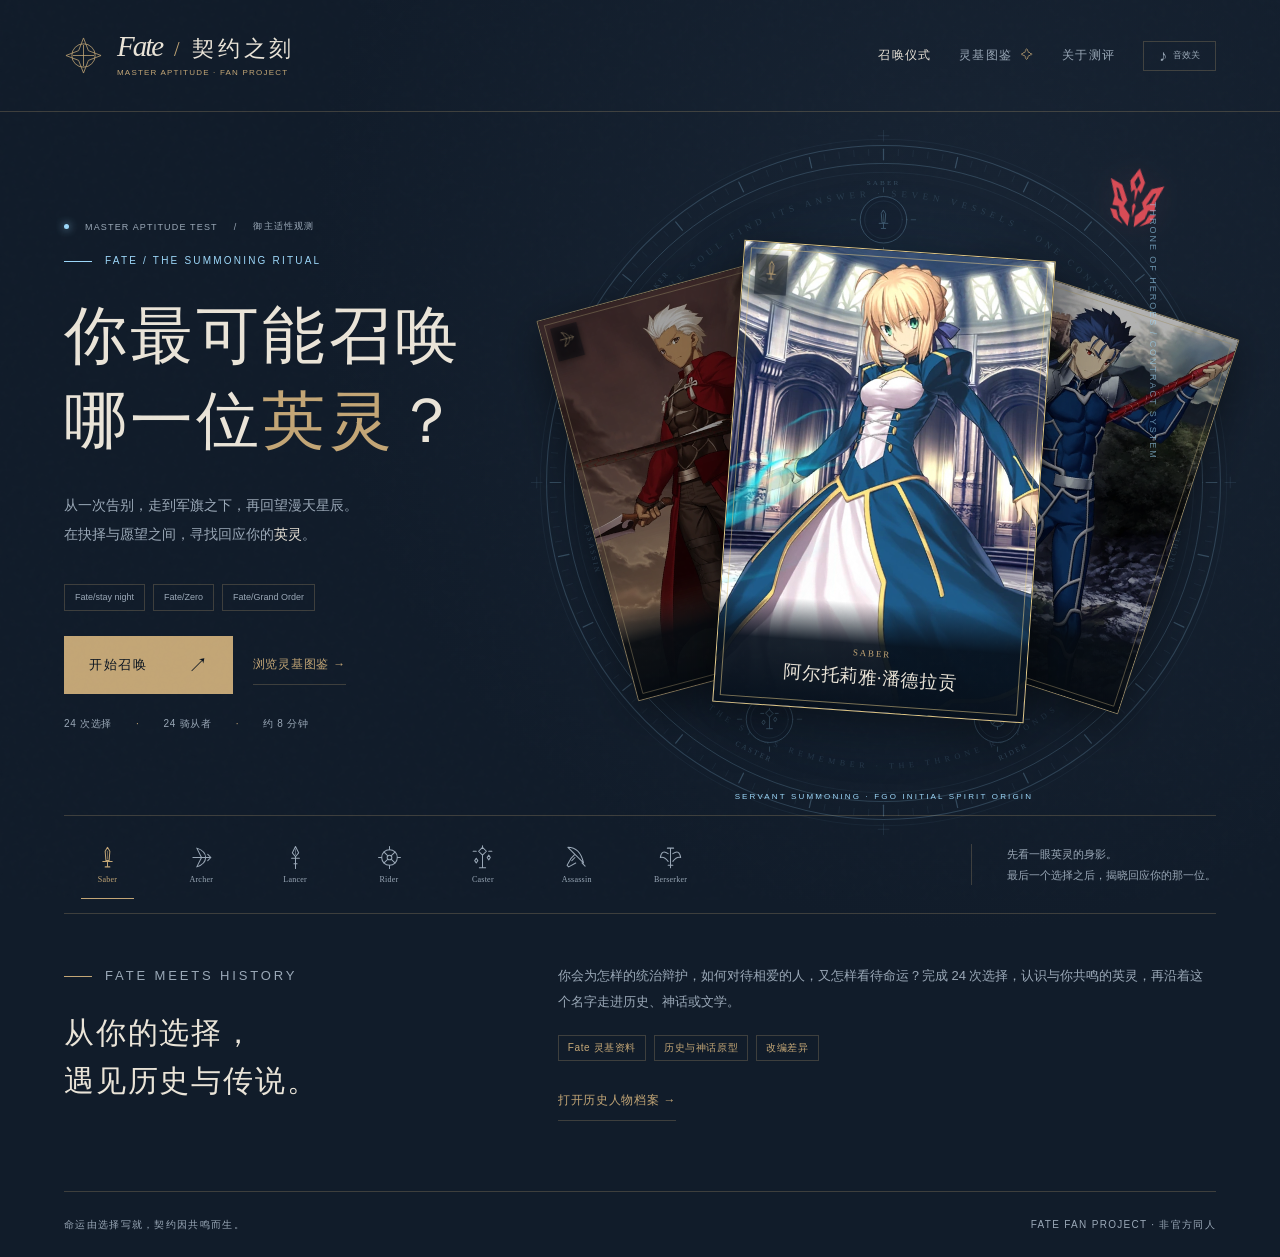
==== index.html @ 7d4e3962 "Publish Fate summoning affinity website" ====
<!doctype html>
<html lang="zh-CN">
<head>
  <meta charset="utf-8">
  <meta name="viewport" content="width=device-width, initial-scale=1, viewport-fit=cover">
  <meta name="theme-color" content="#111c2a">
  <meta name="description" content="从战争与誓约，到爱情与命运。登记你的御主代号，寻找会回应你召唤的英灵，保存自己的召唤档案。">
  <title>契约之刻 · 你最可能召唤哪位英灵</title>
  <style>:root{color-scheme:dark;--night:#111c2a;--deep:#0a1420;--panel:#172434;--paper:#eae4d8;--gold:#c3a676;--muted:#9aa8b7;--line:rgba(195,166,118,.25);--soft:rgba(234,228,216,.07);--red:#ad5046;--blue:#8eaac4;--serif:"Palatino Linotype","Book Antiqua",Georgia,"Noto Serif SC","Songti SC","SimSun",serif;--sans:"Segoe UI","PingFang SC","Microsoft YaHei",sans-serif;--ease:cubic-bezier(.2,.65,.25,1)}
*{box-sizing:border-box}html{scroll-behavior:smooth;min-width:320px}body{margin:0;background:var(--night);color:var(--paper);font:15px/1.75 var(--sans);-webkit-font-smoothing:antialiased;background-image:radial-gradient(ellipse at 75% 20%,#25334555,transparent 48%)}button,input,select{font:inherit}button,a,input,select{-webkit-tap-highlight-color:transparent}button{cursor:pointer}a{color:inherit}button{color:inherit}button:disabled{cursor:not-allowed;opacity:.45}button:focus-visible,a:focus-visible,input:focus-visible,select:focus-visible{outline:2px solid var(--gold);outline-offset:5px}::selection{background:#c3a67655;color:#fff}button svg{vertical-align:middle}button{touch-action:manipulation}[hidden]{display:none!important}.skip-link{position:fixed;top:-100px;left:20px;z-index:100;background:var(--paper);color:var(--deep);padding:10px}.skip-link:focus{top:10px}.page-grain{pointer-events:none;position:fixed;inset:0;z-index:20;opacity:.025;background-image:url("data:image/svg+xml,%3Csvg viewBox='0 0 180 180' xmlns='http://www.w3.org/2000/svg'%3E%3Cfilter id='n'%3E%3CfeTurbulence type='fractalNoise' baseFrequency='.8' numOctaves='3' stitchTiles='stitch'/%3E%3C/filter%3E%3Cpath fill='%23fff' filter='url(%23n)' opacity='.5' d='M0 0h180v180H0z'/%3E%3C/svg%3E")}.site-header{height:112px;max-width:1440px;margin:auto;padding:0 5%;display:flex;justify-content:space-between;align-items:center;border-bottom:1px solid var(--line);position:relative;z-index:5}.brand{display:flex;align-items:center;gap:14px;text-decoration:none;font:22px/1.4 var(--serif);letter-spacing:.18em}.brand svg{width:39px;height:39px;fill:none;stroke:var(--gold);stroke-width:.8}.brand small{display:block;font:8px/2 var(--sans);letter-spacing:.24em;color:var(--gold)}nav{display:flex;align-items:center;gap:34px}.nav-link{border:0;background:none;padding:10px 0;font-size:12px;letter-spacing:.1em;color:var(--muted)}.nav-link:hover,.nav-link.active{color:var(--paper)}.nav-star{color:var(--gold);margin-left:9px}.site-footer{max-width:1296px;margin:0 auto;padding:24px 0;display:flex;justify-content:space-between;gap:12px;border-top:1px solid var(--line);font-size:10px;letter-spacing:.13em;color:var(--muted)}main{min-height:calc(100svh - 195px)}.eyebrow{color:var(--gold);font:10px/1.7 var(--sans);letter-spacing:.22em;text-transform:uppercase;margin:0 0 25px}.eyebrow:before{content:"";display:inline-block;width:28px;height:1px;background:var(--gold);vertical-align:middle;margin-right:13px}.hero{max-width:1440px;padding:65px 5% 0;margin:0 auto;position:relative;overflow:hidden}.hero-body{display:grid;grid-template-columns:.92fr 1.08fr;align-items:center;min-height:575px;position:relative}.hero-copy{position:relative;z-index:2;padding-bottom:40px}.hero h1{font:normal clamp(48px,5.2vw,76px)/1.35 var(--serif);letter-spacing:.05em;margin:0 0 27px}.hero h1 em{color:var(--gold);font-style:normal}.hero-description{font-size:14px;line-height:2.1;color:var(--muted);max-width:380px;margin:0 0 34px}.primary{display:inline-flex;align-items:center;justify-content:space-between;gap:40px;padding:16px 24px;min-height:58px;background:var(--gold);border:1px solid var(--gold);color:var(--deep);font-size:13px;letter-spacing:.13em;transition:background .2s,transform .2s;text-decoration:none}.primary:hover{background:#dbc297;transform:translateY(-2px)}.primary .arrow,.text-button .arrow{font-size:20px;line-height:1;letter-spacing:0}.primary svg{width:20px;height:20px}.hero-actions{display:flex;align-items:center;gap:20px;flex-wrap:wrap}.text-button{padding:9px 0;background:none;border:0;border-bottom:1px solid var(--line);color:var(--gold);font-size:12px;letter-spacing:.06em;display:inline-flex;gap:15px;align-items:center}.text-button:hover{color:#e4cda4}.hero-meta{display:flex;gap:24px;color:var(--muted);font-size:10px;letter-spacing:.07em;margin-top:21px}.hero-meta span+span:before{content:"·";margin-right:24px;color:var(--gold)}.hero-visual{position:relative;min-width:0;aspect-ratio:1;max-height:650px;display:grid;place-items:center;isolation:isolate;margin:-35px -60px 0 -35px;pointer-events:none}.hero-visual:before{content:"";width:65%;height:65%;position:absolute;border-radius:50%;background:radial-gradient(ellipse,rgba(173,194,213,.11),transparent 64%);filter:blur(20px)}.hero-visual .ritual-art{width:100%;height:100%;position:absolute;inset:0;color:var(--gold);opacity:.72}.hero-visual .relic{width:24%;height:49%;color:var(--paper);filter:drop-shadow(0 0 16px #c3a67655);opacity:.85;transform:rotate(12deg);animation:relic-float 7s ease-in-out infinite}.hero-axis{position:absolute;bottom:12%;left:50%;transform:translateX(-50%);font:9px var(--sans);letter-spacing:.27em;color:var(--gold);white-space:nowrap}.ritual-orbit{transform-origin:400px 400px;animation:orbit 100s linear infinite}.ritual-orbit-inner{transform-origin:400px 400px;animation:orbit 90s linear infinite reverse}.hero-folio{position:absolute;right:7%;top:12%;writing-mode:vertical-rl;font:9px var(--sans);letter-spacing:.22em;color:var(--muted)}.hero-foot{border-top:1px solid var(--line);display:flex;justify-content:space-between;gap:20px;padding:22px 0;margin-top:8px}.hero-foot p{margin:0;color:var(--muted);font-size:11px;max-width:490px;line-height:1.9}.class-line{display:flex;align-items:center;gap:14px;color:var(--gold)}.class-line svg{width:22px;height:22px}.history-intro{max-width:1296px;margin:0 auto;padding:65px 0 70px;display:grid;grid-template-columns:.8fr 1.2fr;gap:80px;border-top:1px solid var(--line)}.history-intro h2{font:normal 30px/1.6 var(--serif);letter-spacing:.06em;margin:0}.history-intro p{font-size:13px;color:var(--muted);margin:0 0 20px;line-height:2}.history-pills{display:flex;gap:8px;flex-wrap:wrap}.pill{display:inline-block;border:1px solid var(--line);color:var(--gold);font-size:10px;padding:3px 9px;letter-spacing:.06em}.view-enter{animation:view-enter .5s var(--ease) both}.shell{max-width:1100px;margin:0 auto;padding:58px 30px 80px}.quiz-shell{max-width:990px;padding-top:40px}.quiz-top{display:flex;justify-content:space-between;gap:20px;align-items:center;margin-bottom:22px;font-size:11px;color:var(--muted);letter-spacing:.08em}.quiet-button{border:0;background:none;padding:7px 0;color:var(--muted);font-size:12px;letter-spacing:.04em}.quiet-button:hover{color:var(--gold)}.stage-track{display:flex;gap:5px;margin:0 0 55px}.stage-progress{height:2px;flex:1;background:var(--soft)}.stage-progress.done{background:var(--gold)}.stage-progress.current{background:linear-gradient(90deg,var(--gold) 50%,var(--soft) 50%)}.stage-label{font-size:10px;letter-spacing:.16em;color:var(--gold);margin:0 0 12px}.question-grid{display:grid;grid-template-columns:180px 1fr;gap:50px}.question-aside{border-right:1px solid var(--line);padding-right:30px}.stage-number{font:italic 86px/1 var(--serif);color:var(--gold);opacity:.5;margin:10px 0 22px}.question-aside h2{font:normal 18px var(--serif);margin:0 0 14px}.question-aside p{font-size:11px;color:var(--muted);line-height:1.95}.aside-emblem{color:var(--gold);opacity:.45;width:70px;height:85px;margin-top:25px}.question-context{font:13px/1.9 var(--serif);color:var(--muted);margin:0 0 15px}.question-title{font:normal 28px/1.65 var(--serif);margin:0 0 28px;letter-spacing:.02em}.options{display:grid;gap:11px}.option{display:flex;align-items:flex-start;text-align:left;gap:18px;padding:17px 20px;border:1px solid var(--line);background:rgba(17,28,42,.4);transition:background .2s,border-color .2s;width:100%}.option:hover{background:var(--soft);border-color:var(--gold)}.option.selected{background:#c3a67615;border-color:var(--gold)}.option-letter{color:var(--gold);font:italic 18px/1.5 var(--serif);min-width:17px}.option strong{display:block;font-size:13px;font-weight:500;line-height:1.9}.option small{display:block;color:var(--muted);font-size:11px;line-height:1.8;margin-top:2px}.option-check{margin-left:auto;align-self:center;width:16px;height:16px;flex:0 0 16px;border:1px solid var(--line);border-radius:50%}.option.selected .option-check{border:4px solid var(--gold);background:var(--deep)}.quiz-bottom{margin-top:25px;display:flex;justify-content:space-between;align-items:center;gap:20px}.quiz-bottom .primary{padding:12px 23px;min-height:48px}.question-help{font-size:10px;color:var(--muted);margin-top:25px;text-align:center}.modal{padding:0;background:var(--night);color:var(--paper);border:1px solid var(--line);max-width:min(680px,calc(100vw - 30px));width:100%;max-height:90svh;box-shadow:0 35px 100px #0008}.modal::backdrop{background:#050d17c9;backdrop-filter:blur(8px)}.modal-inner{padding:38px;position:relative}.modal-close{position:absolute;right:19px;top:14px;background:none;border:0;color:var(--muted);font-size:26px;width:35px;height:35px;line-height:1}.modal h2{font:normal 32px/1.5 var(--serif);margin:12px 0 16px}.modal p{color:var(--muted);font-size:13px;line-height:2}.form-label{display:block;font-size:11px;color:var(--gold);letter-spacing:.1em;margin:25px 0 8px}.name-input,.search-input,.filter-select{width:100%;border:1px solid var(--line);background:var(--deep);color:var(--paper);padding:13px 15px;min-height:49px;border-radius:0}.name-input::placeholder,.search-input::placeholder{color:#758392}.setup-form .primary{width:100%;margin-top:22px}.setup-tags{display:flex;gap:9px;margin-top:20px;flex-wrap:wrap}.small-note{font-size:10px!important;color:var(--muted)}.modal-divider{border:0;border-top:1px solid var(--line);margin:26px 0}.ritual-view{position:relative;min-height:calc(100svh - 195px);display:flex;flex-direction:column;justify-content:center;align-items:center;text-align:center;overflow:hidden;padding:55px 20px 75px}.ritual-stage{position:relative;width:min(520px,90vw);aspect-ratio:1;display:grid;place-items:center;margin:-35px 0 -10px}.ritual-stage .ritual-art{position:absolute;width:100%;height:100%;color:var(--gold);animation:ritual-appear 2s ease both}.ritual-stage .ritual-orbit{animation-duration:24s}.ritual-stage .ritual-orbit-inner{animation-duration:20s}.ritual-stage .relic{width:100px;height:140px;color:var(--paper);filter:drop-shadow(0 0 18px #c3a676aa);animation:ritual-core 2s ease both}.ritual-view h1{font:normal 34px/1.5 var(--serif);margin:0 0 15px}.ritual-view .eyebrow{margin-bottom:12px}.ritual-view p{color:var(--muted);font-size:12px;margin:0 0 28px}.ritual-controls{min-height:65px}.ritual-fineprint{font-size:10px!important;max-width:480px}.result-shell{max-width:1160px}.result-topline{display:flex;justify-content:space-between;align-items:center;gap:15px;margin:0 0 38px}.result-topline .eyebrow{margin:0}.result-layout{display:grid;grid-template-columns:350px 1fr;gap:75px;align-items:start}.summon-card{position:relative;aspect-ratio:350/560;display:flex;flex-direction:column;align-items:center;justify-content:space-between;padding:26px 24px 30px;border:1px solid var(--gold);background:radial-gradient(ellipse at 50% 38%,#3e4d5d88,transparent 60%),var(--deep);isolation:isolate;overflow:hidden;box-shadow:0 20px 65px #0003}.summon-card:before{content:"";position:absolute;inset:8px;border:1px solid var(--line);pointer-events:none}.summon-card:after{content:"";position:absolute;inset:15px;border:1px solid #c3a67622;pointer-events:none}.card-halo{position:absolute;top:10%;left:-12%;width:124%;color:var(--gold);opacity:.18;z-index:-1}.card-head{display:flex;justify-content:space-between;width:100%;align-items:center;color:var(--gold);font:11px var(--sans);letter-spacing:.18em}.card-head svg{width:25px;height:25px}.card-crest{width:68%;height:62%;color:var(--gold);filter:drop-shadow(0 0 20px #c3a67633);margin-top:-5px}.card-name{text-align:center}.card-name small{display:block;color:var(--gold);font:9px var(--sans);letter-spacing:.2em;margin-bottom:10px}.card-name strong{font:normal 29px var(--serif);letter-spacing:.08em}.card-stars{font-size:12px;letter-spacing:.5em;color:var(--gold);margin-top:14px}.result-copy .stage-label{margin-top:0}.result-copy h1{font:normal 46px/1.3 var(--serif);margin:14px 0 8px;letter-spacing:.04em}.english-name{font:italic 18px/1.5 var(--serif);color:var(--gold);margin:0 0 23px}.result-lede{font:15px/2 var(--serif);color:var(--paper);margin:0 0 23px}.contract-line{padding:16px 20px;border-left:1px solid var(--gold);background:var(--soft);font:italic 14px/1.9 var(--serif);margin:0 0 23px;color:var(--gold)}.contract-line small{display:block;font:9px var(--sans);color:var(--muted);margin-top:8px;letter-spacing:.05em}.resonance{display:flex;gap:20px;align-items:center;border-top:1px solid var(--line);border-bottom:1px solid var(--line);padding:16px 0;margin:24px 0}.resonance-number{font:44px/1.1 var(--serif);color:var(--gold)}.resonance-number small{font:12px var(--sans);color:var(--muted);margin-left:6px}.resonance-copy strong{display:block;font-size:12px;font-weight:400}.resonance-copy span{display:block;font-size:10px;color:var(--muted);margin-top:4px}.result-actions{display:flex;gap:20px;align-items:center;flex-wrap:wrap}.result-actions .primary{padding:13px 20px;min-height:50px;font-size:12px}.history-panel{background:var(--paper);color:var(--deep);margin-top:65px;display:grid;grid-template-columns:210px 1fr;min-height:255px}.history-panel-nav{padding:27px;border-right:1px solid #28334222;display:flex;flex-direction:column;gap:10px}.history-panel-nav .eyebrow{color:#7d6036;font-size:9px;margin-bottom:10px}.tab{background:none;border:0;border-bottom:1px solid #28334222;text-align:left;color:#6d716e;padding:12px 0;font-size:12px;letter-spacing:.08em}.tab[aria-selected=true]{color:var(--deep);border-color:#947440}.tab[aria-selected=true]:after{content:"↗";float:right;color:#947440}.history-panel-content{padding:31px 38px}.history-panel-content h2{font:normal 26px/1.6 var(--serif);margin:8px 0 15px;letter-spacing:.04em}.history-panel-content p{font-size:13px;line-height:2;color:#4a4c4b;margin:0 0 12px}.origin-meta{display:flex;gap:14px;align-items:center;flex-wrap:wrap;font-size:10px;color:#6d6558}.origin-meta .pill{border-color:#9c805744;color:#765c33}.source-link{color:#806237;font-size:11px;text-underline-offset:4px}.difference{font-size:11px!important;padding-top:12px;border-top:1px solid #28334222}.insights{display:grid;grid-template-columns:1fr 1fr;gap:70px;margin-top:65px}.section-heading{font:normal 24px/1.4 var(--serif);margin:0 0 22px;letter-spacing:.04em}.section-heading small{display:block;font:9px/1.5 var(--sans);color:var(--gold);letter-spacing:.18em;margin-bottom:9px}.reason-list{list-style:none;padding:0;margin:0}.reason-list li{padding:14px 0 14px 24px;border-top:1px solid var(--line);position:relative;font-size:12px;line-height:1.9;color:var(--muted)}.reason-list li:before{content:"◇";position:absolute;left:0;color:var(--gold)}.radar{width:100%;max-width:400px;display:block;margin:-15px auto -10px}.radar-label{font:11px var(--sans);fill:var(--paper)}.radar-value{font:10px var(--sans);fill:var(--gold)}.radar-legend{color:var(--muted);font-size:10px;text-align:center;margin-top:0}.runner-heading{display:flex;justify-content:space-between;align-items:end;gap:15px;margin:45px 0 20px;border-top:1px solid var(--line);padding-top:35px}.runner-heading .section-heading{margin:0}.runner-list{display:grid;grid-template-columns:1fr 1fr;gap:16px}.runner-card{display:flex;gap:20px;align-items:center;background:none;text-align:left;border:1px solid var(--line);padding:20px}.runner-card:hover{background:var(--soft);border-color:var(--gold)}.runner-card .relic{width:48px;height:70px;color:var(--gold)}.runner-card strong{font:normal 19px var(--serif);display:block}.runner-card small{display:block;color:var(--muted);font-size:10px;margin-top:4px}.runner-card .runner-arrow{margin-left:auto;color:var(--gold)}.result-bottom{display:flex;justify-content:space-between;margin-top:30px;gap:20px}.archive-head{display:flex;align-items:end;justify-content:space-between;gap:30px;margin-bottom:35px}.archive-head h1{font:normal 42px var(--serif);margin:0 0 15px;letter-spacing:.08em}.archive-head p{font-size:12px;color:var(--muted);max-width:520px;margin:0}.archive-count{font:italic 54px/1 var(--serif);color:var(--gold);opacity:.7}.archive-tools{display:flex;gap:14px;margin-bottom:22px}.search-input{flex:1;font-size:12px;background:var(--deep)}.filter-select{width:165px;font-size:12px}.class-filters{display:flex;gap:7px;flex-wrap:wrap;margin-bottom:32px}.filter-chip{background:none;border:1px solid var(--line);color:var(--muted);padding:6px 13px;font-size:10px;letter-spacing:.06em;display:flex;align-items:center;gap:5px}.filter-chip[aria-pressed=true],.filter-chip:hover{background:var(--gold);color:var(--deep);border-color:var(--gold)}.filter-chip svg{width:14px;height:14px}.archive-grid{display:grid;grid-template-columns:repeat(4,1fr);gap:16px}.archive-card{padding:23px 16px 19px;border:1px solid var(--line);background:var(--deep);display:flex;flex-direction:column;align-items:center;position:relative;overflow:hidden;min-height:285px;transition:transform .25s,border-color .25s}.archive-card:hover{border-color:var(--gold);transform:translateY(-4px)}.archive-card:before{content:"";position:absolute;width:125px;height:125px;border-radius:50%;border:1px solid #c3a67617;top:35px;left:50%;transform:translateX(-50%)}.archive-class{font:9px var(--sans);letter-spacing:.15em;color:var(--gold)}.archive-card .relic{width:83px;height:125px;color:var(--gold);margin:12px 0 10px;position:relative}.archive-card strong{font:normal 18px/1.4 var(--serif);text-align:center;margin-bottom:7px}.archive-card small{font-size:10px;color:var(--muted)}.archive-card .archive-origin{font-size:9px;color:var(--gold);margin-top:auto;padding-top:15px}.empty-state{grid-column:1/-1;padding:70px 20px;text-align:center;color:var(--muted);border:1px solid var(--line);font-size:13px}.archive-counter{font-size:10px;color:var(--muted);margin-top:22px}.detail-header{display:flex;align-items:center;gap:25px;margin-bottom:20px}.detail-header .relic{width:80px;height:110px;flex:0 0 80px;color:var(--gold)}.detail-header h2{font-size:28px;margin:7px 0}.detail-header .english-name{font-size:14px;margin:0}.detail-tabs{display:flex;gap:25px;border-bottom:1px solid var(--line);margin:25px 0 20px}.detail-tabs .tab{color:var(--muted);border-color:transparent}.detail-tabs .tab[aria-selected=true]{color:var(--gold);border-color:var(--gold)}.detail-tabs .tab:after{content:none}.detail-panel h3{font:normal 22px var(--serif);margin:20px 0 10px}.detail-panel .origin-meta{color:var(--muted)}.detail-panel .origin-meta .pill{color:var(--gold);border-color:var(--line)}.detail-panel .source-link{color:var(--gold)}.detail-panel .difference{border-color:var(--line)}.share-preview{display:block;width:100%;max-width:300px;margin:20px auto;border:1px solid var(--line)}.share-actions{display:flex;gap:15px;justify-content:center;flex-wrap:wrap}.share-actions .primary{padding:10px 20px;min-height:46px}.about-list{padding-left:20px;color:var(--muted);font-size:12px;line-height:2.1}.about-list li{padding-bottom:10px}.about-list a{color:var(--gold)}.toast{position:fixed;bottom:max(25px,env(safe-area-inset-bottom));left:50%;transform:translate(-50%,20px);z-index:100;background:var(--paper);color:var(--deep);padding:12px 22px;font-size:12px;box-shadow:0 7px 35px #0004;opacity:0;pointer-events:none;transition:opacity .2s,transform .2s;max-width:calc(100vw - 30px);text-align:center}.toast.show{opacity:1;transform:translate(-50%,0)}.noscript{padding:40px;text-align:center}.reduced-note{font-size:10px;color:var(--muted)}
@keyframes orbit{to{transform:rotate(360deg)}}@keyframes relic-float{50%{transform:translateY(-12px) rotate(9deg)}}@keyframes view-enter{from{opacity:0;transform:translateY(10px)}to{opacity:1;transform:translateY(0)}}@keyframes ritual-appear{from{opacity:0;transform:scale(.85) rotate(-20deg)}to{opacity:1;transform:scale(1) rotate(0)}}@keyframes ritual-core{0%{opacity:0;transform:translateY(30px);filter:blur(20px)}100%{opacity:1;transform:translateY(0);filter:drop-shadow(0 0 18px #c3a676aa)}}
.visually-hidden{position:absolute;width:1px;height:1px;padding:0;margin:-1px;overflow:hidden;clip:rect(0,0,0,0);white-space:nowrap;border:0}
.quiz-top>span{min-width:0;overflow-wrap:anywhere;text-align:right}.quiz-top>.quiet-button{flex-shrink:0}
.share-preview{height:auto}
@media(min-width:1600px){.hero{padding-top:85px}.hero-body{min-height:650px}}
@media(max-width:1390px){.site-footer,.history-intro{margin-left:5%;margin-right:5%}.history-intro{gap:55px}.hero-visual{margin-right:-30px}}
@media(max-width:1050px){.hero{padding-top:40px}.hero h1{font-size:53px}.hero-body{min-height:510px}.hero-visual{margin-left:-55px;margin-right:-40px}.hero-description{max-width:320px}.result-layout{grid-template-columns:290px 1fr;gap:45px}.result-copy h1{font-size:36px}.summon-card{padding:23px 22px}.card-name strong{font-size:25px}.archive-grid{grid-template-columns:repeat(3,1fr)}}
@media(max-width:760px){.site-header{height:85px;padding:0 6%;}.brand{font-size:18px;gap:10px}.brand svg{width:32px;height:32px}.brand small{font-size:6px;letter-spacing:.17em}nav{gap:20px}.nav-link{font-size:11px}.nav-about{display:none}.hero{padding:37px 6% 0}.hero-body{display:flex;flex-direction:column;align-items:stretch;min-height:0}.hero-copy{padding-bottom:0}.hero h1{font-size:48px;line-height:1.35;margin-bottom:20px}.hero .eyebrow{font-size:9px;margin-bottom:20px}.hero-description{font-size:12px;max-width:330px;margin-bottom:26px}.hero-visual{position:absolute;right:-170px;top:10px;width:430px;height:430px;max-height:none;opacity:.45;z-index:0;margin:0;mask-image:linear-gradient(90deg,transparent,black 70%)}.hero-axis,.hero-folio{display:none}.hero-copy{z-index:1}.hero-copy:before{content:"";position:absolute;inset:-15px 0 -25px -20px;background:linear-gradient(90deg,var(--night) 38%,transparent 100%);z-index:-1;pointer-events:none}.hero-actions{gap:18px}.primary{font-size:12px;padding:14px 22px;min-height:53px;gap:30px}.hero-meta{font-size:9px;margin-bottom:26px;gap:15px}.hero-meta span+span:before{margin-right:15px}.hero-foot{display:block;padding:21px 0;margin-top:25px}.class-line{justify-content:space-between;max-width:330px;margin-bottom:16px}.class-line svg{width:21px;height:21px}.hero-foot p{font-size:10px;max-width:350px}.history-intro{margin:0 6%;padding:34px 0 39px;display:block}.history-intro h2{font-size:26px;margin-bottom:18px}.history-intro p{font-size:12px}.history-intro .eyebrow{font-size:9px;margin-bottom:12px}.site-footer{margin:0 6%;padding:20px 0;flex-direction:column;gap:6px;font-size:9px}.shell{padding:32px 6% 50px}.quiz-shell{padding-top:25px}.stage-track{margin-bottom:30px}.question-grid{display:block}.question-aside{border:0;padding:0;margin:0 0 22px;display:flex;gap:15px;align-items:center}.stage-number{font-size:45px;margin:0;opacity:.6}.question-aside h2{font-size:14px;margin:0 0 4px}.question-aside p{display:none}.question-aside .stage-description{display:block;font-size:10px;margin:0}.aside-emblem{display:none}.question-title{font-size:23px;line-height:1.7;margin-bottom:24px}.question-context{font-size:12px}.option{padding:14px 15px;gap:12px}.option strong{font-size:12px}.option small{font-size:10px}.quiz-bottom .primary{font-size:11px}.question-help{font-size:9px;margin-top:20px}.modal-inner{padding:30px 24px}.modal h2{font-size:27px}.modal p{font-size:12px}.ritual-view h1{font-size:28px}.ritual-stage{margin:-5px 0 0}.result-topline{margin-bottom:27px}.result-topline .eyebrow{font-size:9px;letter-spacing:.12em}.result-topline .quiet-button{font-size:10px}.result-layout{display:flex;flex-direction:column;gap:35px;align-items:stretch}.summon-card{width:260px;max-width:90%;margin:0 auto;aspect-ratio:350/530}.card-head{font-size:9px}.card-name strong{font-size:24px}.card-crest{width:63%;height:58%}.card-name small{font-size:8px;line-height:1.6}.card-stars{font-size:10px}.result-copy h1{font-size:36px;overflow-wrap:anywhere}.result-lede{font-size:14px}.english-name{font-size:17px}.resonance-number{font-size:40px}.history-panel{margin-top:38px;display:block}.history-panel-nav{padding:0 22px;flex-direction:row;gap:23px;border:0;border-bottom:1px solid #28334222}.history-panel-nav .eyebrow{display:none}.history-panel-nav .tab{padding:17px 0;border-color:transparent}.history-panel-nav .tab[aria-selected=true]{border-color:#947440}.history-panel-nav .tab:after{display:none}.history-panel-content{padding:24px}.history-panel-content h2{font-size:23px}.history-panel-content p{font-size:12px}.insights{display:flex;flex-direction:column;gap:35px;margin-top:37px}.section-heading{font-size:22px}.reason-list li{font-size:12px}.radar{max-width:370px}.runner-heading{margin-top:35px}.runner-list{grid-template-columns:1fr}.runner-card{padding:16px 20px}.runner-card .relic{width:35px;height:50px}.runner-card strong{font-size:18px}.result-bottom{flex-wrap:wrap;gap:10px}.archive-head{margin-bottom:25px;gap:15px}.archive-head h1{font-size:34px}.archive-head p{font-size:11px}.archive-count{font-size:42px}.archive-tools{gap:8px}.filter-select{width:125px;font-size:11px;padding:10px}.search-input{font-size:11px;padding:10px;min-width:0}.class-filters{gap:6px;margin-bottom:22px}.filter-chip{font-size:9px;padding:5px 9px}.archive-grid{grid-template-columns:repeat(2,minmax(0,1fr));gap:12px}.archive-card{min-height:255px;padding:20px 10px 17px}.archive-card .relic{height:105px;width:72px}.archive-card strong{font-size:16px}.archive-card small{font-size:9px;text-align:center}.archive-class{font-size:8px}.detail-header{gap:15px}.detail-header .relic{width:60px;flex-basis:60px;height:85px}.detail-header h2{font-size:24px}.detail-header .english-name{font-size:12px}.detail-tabs{gap:18px}.detail-tabs .tab{font-size:11px}.detail-panel h3{font-size:21px}.source-link{overflow-wrap:anywhere}}
@media(max-width:380px){.brand{font-size:16px}.brand small{font-size:5px}nav{gap:13px}.nav-link{font-size:10px}.hero h1{font-size:42px}.hero-visual{right:-195px;opacity:.35}.hero-meta{font-size:8px;gap:10px}.hero-meta span+span:before{margin-right:10px}.archive-card strong{font-size:14px}.option-check{display:none}.question-title{font-size:21px}}
@media(prefers-reduced-motion:reduce){html{scroll-behavior:auto}*,*:before,*:after{animation:none!important;transition:none!important}.hero-visual .relic{transform:rotate(10deg)}}

/* Fate-specific visual layer: servant cards, command seals and spirit-origin UI. */
:root{--ether:#9dd8fa;--ether-line:#81c5ef44;--seal:#d84c56;--arts:#397aa1;--buster:#a5484b;--quick:#48896c}
.brand-fate{font:italic 29px Georgia,serif;letter-spacing:-.07em;font-weight:400;color:var(--paper)}.brand-fate span{color:var(--gold);font:20px Georgia;letter-spacing:0;margin:0 7px}.brand small{letter-spacing:.15em}.site-header nav{gap:28px}.sound-toggle{background:none;border:1px solid var(--line);color:var(--muted);width:73px;height:30px;font-size:16px;display:flex;align-items:center;justify-content:center;gap:6px}.sound-toggle span{font-size:9px}.sound-toggle[aria-pressed=true]{border-color:var(--ether);color:var(--ether)}.hero .eyebrow{color:var(--ether)}.hero .eyebrow:before{background:var(--ether)}.hero h1{font-size:clamp(46px,4.9vw,72px)}.hero-description{max-width:425px}.hero-description strong{font-weight:400;color:var(--paper)}.hero-visual{overflow:visible;isolation:isolate;margin-top:-20px}.hero-visual .ritual-art{color:var(--ether);opacity:.3;width:110%;height:110%;inset:-5%}.hero-visual:before{width:95%;height:95%;background:radial-gradient(ellipse,#2d72ab44,transparent 67%);filter:blur(15px)}.hero-axis{bottom:1%;font-size:8px;color:var(--ether)}.hero-folio{right:5%;top:4%;color:var(--ether);opacity:.6}.hero-deck{position:relative;width:100%;height:100%;display:grid;place-items:center;perspective:1400px}.preview-card{position:absolute;width:48%;aspect-ratio:512/760;border:1px solid #e1c887;background:var(--deep);box-shadow:0 15px 50px #0007;overflow:hidden;transition:transform .6s var(--ease)}.preview-card:after{content:"";position:absolute;inset:6px;border:1px solid #e1c88788;pointer-events:none}.preview-card>img{display:block;width:100%;height:100%;object-fit:cover;object-position:center top}.preview-card-main{z-index:3;transform:translate(0,0) rotate(4deg)}.preview-card-left{z-index:1;transform:translate(-54%,-1%) rotate(-15deg) scale(.85);filter:brightness(.63) saturate(.75)}.preview-card-right{z-index:2;transform:translate(54%,1%) rotate(18deg) scale(.85);filter:brightness(.7) saturate(.8)}.preview-card-caption{position:absolute;inset:auto 0 0;background:linear-gradient(transparent,#07111ded 38%,#07111d);padding:45px 12px 20px;text-align:center}.preview-card-caption small{color:var(--gold);font:9px Georgia,serif;letter-spacing:.2em;display:block;margin-bottom:7px}.preview-card-caption strong{font:normal 18px var(--serif);letter-spacing:.04em}.preview-card-class{position:absolute;top:12px;left:12px;color:var(--gold);filter:drop-shadow(0 1px 4px #000);background:#07111d77;padding:5px}.preview-card-class svg{width:22px;height:22px}.hero-seal{position:absolute;right:6%;top:1%;width:70px;height:70px;color:var(--seal);filter:drop-shadow(0 0 12px #e86f7022);z-index:4;transform:rotate(9deg)}.hero-seal svg{width:100%;height:100%}.hero-foot{align-items:center}.class-line{display:flex;gap:7px;flex:1;max-width:650px}.class-choice{background:none;border:0;color:var(--muted);min-width:0;flex:1;display:flex;flex-direction:column;align-items:center;gap:5px;padding:7px 3px;position:relative;transition:color .2s}.class-choice svg{width:25px;height:25px}.class-choice span{font:8px Georgia,serif;letter-spacing:.03em}.class-choice[aria-pressed=true],.class-choice:hover{color:var(--gold)}.class-choice[aria-pressed=true]:after{content:"";position:absolute;bottom:-8px;left:20%;right:20%;height:1px;background:var(--gold)}.hero-foot p{max-width:360px;padding-left:35px;border-left:1px solid var(--line)}.hero-record{display:flex;gap:16px;align-items:center;margin-bottom:19px;color:var(--muted);font:9px var(--sans);letter-spacing:.13em}.hero-record:before{content:"";height:5px;width:5px;border-radius:50%;background:var(--ether);box-shadow:0 0 9px var(--ether)}.history-intro{padding-top:49px}.world-links{display:flex;gap:8px;flex-wrap:wrap;margin:0 0 25px}.world-link{font:9px/1.5 var(--sans);color:var(--muted);border:1px solid var(--line);padding:6px 10px;background:none}.world-link:hover{color:var(--gold);border-color:var(--gold)}.master-license{display:flex;align-items:center;gap:24px;padding:20px 0;border-top:1px solid var(--line);border-bottom:1px solid var(--line);margin:20px 0}.master-license .seal{width:84px;height:84px;flex:0 0 84px;color:var(--seal)}.master-license p{font-size:11px;margin:0}.master-license strong{color:var(--paper);display:block;letter-spacing:.08em;font-weight:400;font-size:13px;margin-bottom:4px}.master-hud{display:flex;gap:20px;align-items:center;padding:17px 0;margin-bottom:20px;border-bottom:1px solid var(--ether-line);color:var(--ether)}.master-hud .seal{width:44px;height:44px;flex:0 0 44px;color:var(--seal)}.master-hud-name{font-size:11px;flex:1;min-width:0;overflow-wrap:anywhere}.master-hud-name small{font:8px/2 var(--sans);letter-spacing:.16em;display:block;color:var(--muted)}.sync-meter{width:145px;font-size:9px;text-align:right;letter-spacing:.08em}.sync-track{height:3px;background:#9dd8fa22;margin-top:8px}.sync-track span{display:block;height:100%;background:var(--ether);box-shadow:0 0 7px #9dd8fa55}.question-context{padding-left:14px;border-left:1px solid var(--ether-line)}.question-shell-tag{font-size:9px;color:var(--ether);border:1px solid var(--ether-line);padding:2px 8px;display:inline-block;margin-bottom:16px;letter-spacing:.1em}.options-catalyst{grid-template-columns:1fr 1fr;gap:14px}.options-catalyst .option{flex-direction:column;align-items:center;text-align:center;position:relative;padding:16px 15px 20px}.options-catalyst .option-letter{position:absolute;top:12px;left:13px;font-size:14px}.options-catalyst .catalyst-art{width:90px;height:90px;color:var(--gold);margin-bottom:8px}.options-catalyst .option-check{position:absolute;top:16px;right:14px}.options-catalyst .option strong{font:normal 15px/1.6 var(--serif)}.options-catalyst .option small{font-size:10px;color:var(--muted);margin-top:8px}.question-tools{display:flex;justify-content:space-between;gap:20px;align-items:center;border-top:1px solid var(--line);margin-top:23px;padding-top:12px}.question-tools .question-help{margin:0;text-align:left;font-size:9px}.glossary-button{background:none;border:0;color:var(--ether);font-size:10px;white-space:nowrap;padding:5px 0}.glossary-list{padding:0;margin:20px 0}.glossary-list dt{color:var(--gold);font:normal 16px var(--serif);padding-top:15px}.glossary-list dd{margin:7px 0 0;font-size:12px;color:var(--muted);line-height:1.9}.summon-scene{min-height:calc(100svh - 195px);padding-top:28px;background:radial-gradient(ellipse at 50% 50%,#2365a539,transparent 55%)}.summon-scene .ritual-stage{width:min(570px,95vw);height:470px;aspect-ratio:auto;margin:0 0 10px;perspective:1000px;isolation:isolate}.summon-scene .ritual-stage>.ritual-art{position:absolute;top:29%;left:-5%;width:110%;height:110%;transform:rotateX(64deg);animation:none;color:var(--ether);opacity:.7;filter:drop-shadow(0 0 5px #8cd3ff55)}.summon-beam{position:absolute;bottom:10%;width:2px;height:80%;background:linear-gradient(transparent,#b8e7ff99,transparent);box-shadow:0 0 28px 6px #85cafa22;animation:beam-rise 2.7s ease-in-out infinite;z-index:-1}.summon-beam:nth-child(2){left:15%;animation-delay:-.6s}.summon-beam:nth-child(3){right:19%;animation-delay:-1.3s}.summon-beam:nth-child(4){left:32%;height:94%;animation-delay:-2s}.summon-beam:nth-child(5){right:33%;height:87%;animation-delay:-.3s}.reveal-card{position:relative;z-index:2;width:215px;height:344px;transform-style:preserve-3d;transition:transform 1.15s var(--ease);margin-top:-15px;animation:card-arrive 1.7s var(--ease) both}.reveal-card.is-flipped{transform:rotateY(180deg)}.reveal-face{position:absolute;inset:0;backface-visibility:hidden;border:1px solid #bed7eb;background:var(--deep);box-shadow:0 0 40px #a7d8ff25;overflow:hidden}.reveal-back{color:#cadbea}.reveal-back svg{display:block;width:100%;height:100%}.reveal-front{transform:rotateY(180deg);border-color:var(--gold)}.reveal-front>img{width:100%;height:100%;object-fit:cover;object-position:center top}.reveal-front-info{position:absolute;inset:auto 0 0;background:linear-gradient(transparent,#081422 40%);padding:40px 12px 17px}.reveal-front-info small{font:9px Georgia;color:var(--gold);display:block;letter-spacing:.14em;margin-bottom:7px}.reveal-front-info strong{font:normal 20px/1.4 var(--serif)}.summon-phase{font:9px var(--sans);color:var(--ether);letter-spacing:.2em;margin-bottom:14px;min-height:16px}.summon-scene h1{font-size:29px}.summon-scene .ritual-controls{min-height:60px}.summon-scene .ritual-controls .primary{min-height:48px;padding:11px 23px}.summon-card{aspect-ratio:512/800;padding:20px}.summon-card .servant-portrait{position:absolute;inset:0;width:100%;height:100%;object-fit:cover;object-position:center top;z-index:-2}.summon-card:before{inset:7px;border-color:#d8bd7a99;z-index:3}.summon-card:after{inset:0;border:0;background:linear-gradient(#081322aa 0%,transparent 22%,transparent 52%,#081322e6 77%,#081322 100%);z-index:-1}.summon-card .card-head{text-shadow:0 2px 5px #000;color:#efcf8f}.summon-card .card-name{width:100%;padding-top:45px}.summon-card .card-name strong{font-size:25px;line-height:1.45}.summon-card .card-name small{font-size:9px;line-height:1.7}.summon-card .card-stars{font:13px Georgia;letter-spacing:.22em;margin:10px 0 0;color:#f2d896}.card-version{font-size:8px;color:#c0b8a7;margin-top:10px;letter-spacing:.04em}.summon-card .card-crest{z-index:-1;opacity:.15}.result-copy h1{font-size:40px}.result-copy .english-name{font-size:15px;line-height:1.7}.result-copy .result-lede{font-size:13px;margin-bottom:20px}.contract-line{font-size:12px;padding:12px 17px}.contract-line small{font-size:8px}.result-copy .resonance{margin:19px 0}.result-contract-hud{display:flex;align-items:center;gap:16px;padding-top:16px;border-top:1px solid var(--line);margin-top:20px}.result-contract-hud .seal{width:35px;height:35px;flex:0 0 35px;color:var(--seal)}.result-contract-hud span{font-size:10px;color:var(--muted);display:block;line-height:1.8}.result-contract-hud strong{color:var(--paper);font-weight:400}.history-panel{margin-top:45px;background:#14263a;border:1px solid var(--ether-line);color:var(--paper)}.history-panel-nav{border-color:var(--ether-line)}.history-panel-nav .eyebrow{color:var(--ether)}.history-panel-nav .tab{color:var(--muted);border-color:var(--ether-line)}.history-panel-nav .tab[aria-selected=true]{color:var(--ether);border-color:var(--ether)}.history-panel-nav .tab[aria-selected=true]:after{color:var(--ether)}.history-panel-content p{color:#b5c5d5}.history-panel-content .origin-meta{color:var(--muted)}.history-panel-content .origin-meta .pill{color:var(--ether);border-color:var(--ether-line)}.history-panel-content .source-link{color:var(--ether)}.history-panel-content .difference{border-color:var(--ether-line)}.history-panel.is-history{background:var(--paper);color:var(--deep);border-color:var(--line)}.history-panel.is-history .tab{color:#696966;border-color:#28334222}.history-panel.is-history .tab[aria-selected=true]{color:#6c512d;border-color:#947440}.history-panel.is-history .history-panel-content p{color:#4a4c4b}.history-panel.is-history .eyebrow{color:#7d6036}.history-panel.is-history .origin-meta{color:#6d6558}.history-panel.is-history .origin-meta .pill{border-color:#9c805744;color:#765c33}.history-panel.is-history .source-link{color:#806237}.history-panel.is-history .difference{border-color:#28334222}.np-block{display:flex;align-items:center;gap:22px;margin:20px 0 22px;padding:18px 0;border-top:1px solid var(--ether-line);border-bottom:1px solid var(--ether-line)}.np-command-card{width:72px;min-height:100px;flex:0 0 72px;background:linear-gradient(140deg,#fff1,transparent),var(--command-color,var(--arts));transform:rotate(-7deg);border:1px solid #e9dbba99;display:flex;flex-direction:column;align-items:center;justify-content:center;box-shadow:3px 5px 0 #06121d;color:#fff7e7}.np-command-card>strong{font:italic 44px/.95 Georgia}.np-command-card>span{font:italic 12px Georgia;margin-top:7px}.np-command-card>small{font:8px var(--sans);letter-spacing:.13em;margin-top:7px}.np-name{flex:1;min-width:0}.np-name small{color:var(--ether);font:9px/1.8 var(--sans);letter-spacing:.12em;display:block;margin-bottom:7px}.np-name h3{font:normal 24px/1.5 var(--serif);margin:0 0 6px}.np-name .np-subtitle{font-size:11px;margin:0;color:var(--muted)}.np-name .np-target{font-size:9px;color:var(--gold);display:block;margin-top:8px}.active-skill{display:flex;align-items:center;gap:12px;margin:17px 0}.skill-icon{height:33px;width:33px;border:1px solid var(--line);display:grid;place-items:center;color:var(--gold);font:20px Georgia;flex:0 0 33px}.active-skill p{margin:0;font-size:12px}.active-skill small{display:block;font-size:9px;line-height:1.5;color:var(--muted)}.fate-lore-note{font-size:10px!important;line-height:1.9!important}.image-credit{font-size:9px!important;color:var(--muted)!important;line-height:1.8!important;margin-top:15px!important}.image-credit a{color:inherit;text-underline-offset:3px}.archive-head h1{letter-spacing:.1em}.archive-card{aspect-ratio:512/760;min-height:0;padding:18px 13px;isolation:isolate;justify-content:flex-end;gap:0;background:#07111d;border-color:#d3b67466}.archive-card:before{inset:0;width:auto;height:auto;border:0;border-radius:0;transform:none;background:linear-gradient(#08132244 0%,transparent 25%,#08132255 45%,#081322ee 76%,#081322 100%);z-index:-1}.archive-card .archive-portrait{position:absolute;inset:0;width:100%;height:100%;object-fit:cover;object-position:center top;z-index:-2;transition:transform .5s}.archive-card:hover .archive-portrait{transform:scale(1.04)}.archive-card .archive-class{position:absolute;top:13px;left:13px;display:flex;align-items:center;gap:5px;color:#f5d49b;text-shadow:0 1px 5px #000}.archive-card .archive-class svg{width:17px;height:17px}.archive-card strong{font-size:17px;line-height:1.45;margin-bottom:6px;text-shadow:0 1px 4px #000}.archive-card>small{font-size:9px;line-height:1.7}.archive-card .archive-origin{margin-top:7px;padding-top:7px;font-size:8px;line-height:1.6}.archive-card .relic{height:100px;margin:auto}.runner-card .runner-portrait{width:58px;height:75px;object-fit:cover;object-position:center top;border:1px solid var(--line);flex:0 0 58px}.detail-portrait{width:92px;height:124px;object-fit:cover;object-position:center top;border:1px solid var(--gold);flex:0 0 92px}.detail-tabs .tab[aria-selected=true]{color:var(--ether);border-color:var(--ether)}.detail-panel .np-name h3{font-size:23px}.detail-panel .np-block{margin-top:18px}.detail-panel .np-name .np-subtitle{font-size:10px}.detail-panel .source-link{color:var(--ether)}.detail-panel h2{font-size:24px}.history-panel-content>h2{font-size:26px}.ritual-status-caption{color:var(--ether)!important}.fate-source-links{display:flex;flex-wrap:wrap;gap:10px;margin:15px 0;font-size:10px;color:var(--gold)}
.np-command-card>small{font-size:6px;letter-spacing:.04em;white-space:nowrap}
.option-neutral{border-style:dashed;background:transparent}.option-neutral strong{color:var(--muted)}.option-neutral.selected strong{color:var(--paper)}
.reason-trace{display:block;width:max-content;max-width:100%;padding:3px 0;margin-top:8px;border:0;border-bottom:1px solid var(--line);background:none;color:var(--gold);font-size:10px;line-height:1.6}.reason-trace:hover{color:var(--paper)}
.insights+#history-panel{margin-top:43px}
.axis-endpoints{display:grid;grid-template-columns:repeat(2,minmax(0,1fr));gap:12px 20px;margin:0 auto 18px;max-width:360px}.axis-endpoints>div{padding-bottom:9px;border-bottom:1px solid var(--line)}.axis-endpoints dt{font-size:10px;color:var(--gold);margin-bottom:3px}.axis-endpoints dd{display:flex;gap:7px;justify-content:space-between;margin:0;font-size:10px;color:var(--muted)}
.answer-trace{padding:18px 21px;border-left:1px solid var(--gold);background:var(--soft);margin:23px 0}.answer-trace small{font-size:10px;letter-spacing:.06em;color:var(--gold)}.answer-trace p{margin:8px 0 0;color:var(--paper);font-size:13px}
.summon-card.rarity-3{border-color:#afbfce}.summon-card.rarity-3:before{border-color:#afbfce99}.summon-card.rarity-1,.summon-card.rarity-2{border-color:#b78d6a}.summon-card.rarity-1:before,.summon-card.rarity-2:before{border-color:#b78d6a99}
@keyframes card-arrive{from{opacity:0;translate:0 25px;scale:.92;filter:brightness(2)}to{opacity:1;translate:0 0;scale:1;filter:brightness(1)}}@keyframes beam-rise{0%,100%{opacity:.25;transform:translateY(10px)}50%{opacity:.8;transform:translateY(-20px)}}
@media(max-width:1100px){.site-header nav{gap:20px}.brand{font-size:19px}.brand-fate{font-size:25px}.hero-visual{margin-right:-40px}.preview-card{width:49%}.preview-card-caption strong{font-size:15px}.hero-seal{right:2%;top:0}.hero-foot p{max-width:315px;font-size:10px}.result-copy h1{font-size:34px}.result-layout{gap:38px}.np-name h3{font-size:22px}}
@media(max-width:760px){.site-header{height:80px}.brand{font-size:16px;gap:8px;letter-spacing:.1em}.brand>svg{width:26px;height:26px}.brand-fate{font-size:23px}.brand-fate span{font-size:15px;margin:0 5px}.brand small{font-size:5px;letter-spacing:.1em}.site-header nav{gap:15px}.site-header [data-action=home].nav-link{display:none}.nav-link{font-size:10px}.sound-toggle{width:28px;height:28px;border-color:var(--line);font-size:16px}.sound-toggle span{display:none}.hero{padding-top:30px}.hero-body{min-height:0}.hero-copy:before{display:none}.hero h1{font-size:44px;line-height:1.4;letter-spacing:.02em;margin-bottom:16px}.hero-description{font-size:12px;line-height:2;max-width:100%;margin-bottom:23px}.hero-record{font-size:8px;letter-spacing:.09em;margin-bottom:16px;gap:8px}.hero .eyebrow{font-size:9px;letter-spacing:.15em;margin-bottom:17px}.hero-actions{gap:15px}.hero-actions .primary{font-size:12px;padding:13px 20px;min-height:49px}.hero-meta{font-size:9px;margin:17px 0 0}.hero-visual{position:relative;inset:auto;width:100%;height:350px;aspect-ratio:auto;margin:34px 0 8px;opacity:1;mask-image:none}.hero-visual .ritual-art{width:450px;height:450px;inset:auto;opacity:.28}.hero-visual .hero-deck{width:100%;height:100%}.preview-card{width:45%;height:auto;aspect-ratio:512/760}.preview-card-main{width:54%;transform:rotate(3deg)}.preview-card-left{transform:translate(-57%,-1%) rotate(-15deg) scale(.94)}.preview-card-right{transform:translate(57%,1%) rotate(18deg) scale(.94)}.preview-card-caption{padding:28px 8px 13px}.preview-card-caption small{font-size:7px;letter-spacing:.1em}.preview-card-caption strong{font-size:14px;line-height:1.4}.preview-card-class{top:7px;left:7px;padding:3px}.preview-card-class svg{height:18px;width:18px}.hero-seal{width:49px;height:49px;right:3%;top:0;transform:rotate(9deg)}.hero-axis{display:block;font-size:7px;bottom:-3%;letter-spacing:.12em}.hero-foot{padding:17px 0;margin-top:28px;display:flex;flex-direction:column;gap:23px}.class-line{width:100%;margin:0;max-width:none;gap:1px}.class-choice{gap:6px;padding:5px 0}.class-choice span{font-size:6px;letter-spacing:0}.class-choice svg{width:23px;height:23px}.hero-foot p{padding:0;border:0;max-width:none;align-self:start;font-size:10px}.history-intro{padding-top:31px}.world-links{gap:7px;margin-bottom:21px}.world-link{font-size:8px;padding:5px 8px}.master-license{gap:19px;padding:16px 0}.master-license .seal{width:65px;height:65px;flex-basis:65px}.master-license strong{font-size:12px}.master-license p{font-size:10px}.master-hud{gap:12px;padding:12px 0;margin-bottom:14px}.master-hud .seal{width:36px;height:36px;flex-basis:36px}.master-hud-name{font-size:10px}.master-hud-name small{font-size:7px}.sync-meter{width:95px;font-size:8px;flex-shrink:0}.stage-track{margin-bottom:25px}.question-context{font-size:11px;line-height:1.95}.question-tools{gap:15px}.question-tools .question-help{font-size:8px}.glossary-button{font-size:9px}.question-shell-tag{font-size:8px;margin-bottom:12px}.options-catalyst{gap:10px}.options-catalyst .option{padding:14px 12px 16px}.options-catalyst .catalyst-art{width:74px;height:74px;margin-bottom:8px}.options-catalyst .option strong{font-size:13px}.options-catalyst .option small{font-size:9px;line-height:1.9}.options-catalyst .option-check{width:13px;height:13px;flex-basis:13px;right:11px;top:13px}.options-catalyst .option-letter{font-size:12px;top:10px;left:11px}.summon-scene{min-height:calc(100svh - 160px);padding:31px 15px 35px}.summon-scene .eyebrow{font-size:8px;letter-spacing:.15em}.summon-scene .ritual-stage{width:100%;height:365px;max-width:430px;margin-top:6px}.reveal-card{width:178px;height:285px;margin-top:-10px}.summon-scene .ritual-stage>.ritual-art{top:26%;height:104%;width:110%}.summon-scene h1{font-size:25px;margin-top:8px}.summon-scene p{font-size:11px;margin-bottom:20px}.summon-phase{font-size:8px;margin-bottom:9px}.reveal-front-info strong{font-size:18px}.result-shell{padding-top:28px}.result-layout{gap:28px}.summon-card{width:265px;max-width:88%;aspect-ratio:512/800}.summon-card .card-name strong{font-size:23px}.summon-card .card-name small{font-size:8px}.card-version{font-size:7px}.result-copy h1{font-size:33px;margin-top:12px}.result-copy .english-name{font-size:13px}.result-copy .result-lede{font-size:13px}.result-contract-hud{padding-top:14px;margin-top:19px}.result-contract-hud span{font-size:9px}.result-contract-hud .seal{width:30px;height:30px;flex-basis:30px}.history-panel{margin-top:33px}.history-panel-content{padding:23px 21px}.history-panel-nav{padding:0 21px}.history-panel-nav .tab{font-size:11px}.np-block{gap:18px;padding:18px 0;margin:15px 0 19px}.np-command-card{width:60px;min-height:88px;flex-basis:60px}.np-command-card>strong{font-size:36px}.np-command-card>span{font-size:11px}.np-command-card>small{font-size:7px}.np-name h3{font-size:21px}.np-name small{font-size:8px}.np-name .np-subtitle{font-size:10px;line-height:1.7}.np-name .np-target{font-size:8px}.active-skill p{font-size:11px}.fate-lore-note{font-size:9px!important}.archive-card{aspect-ratio:512/820;padding:14px 10px}.archive-card strong{font-size:15px;margin-bottom:4px}.archive-card>small{font-size:8px}.archive-card .archive-origin{font-size:7px;line-height:1.65;margin-top:4px;padding-top:5px}.archive-card .archive-class{font-size:7px;top:10px;left:10px;letter-spacing:.1em;gap:3px}.archive-card .archive-class svg{width:13px;height:13px}.detail-portrait{width:75px;height:106px;flex-basis:75px}.detail-header{gap:17px}.detail-header h2{font-size:23px}.detail-header .stage-label{font-size:8px;letter-spacing:.1em}.detail-header .english-name{font-size:11px;line-height:1.8}.detail-panel .np-name h3{font-size:20px}.detail-tabs{gap:22px}.runner-card .runner-portrait{width:45px;height:62px;flex-basis:45px}.runner-card strong{font-size:16px}}
@media(max-width:380px){.brand>svg{display:none}.brand{font-size:15px}.brand-fate{font-size:21px}.site-header nav{gap:12px}.hero h1{font-size:39px}.hero-visual{height:302px}.hero-record{font-size:7px}.hero-seal{width:41px;height:41px}.preview-card-caption strong{font-size:12px}.hero-actions .primary{font-size:11px;padding:12px 16px;gap:20px}.hero-actions .text-button{font-size:10px}.hero-meta{font-size:8px}.archive-card strong{font-size:13px}.archive-card .archive-origin{font-size:6px}.options-catalyst .option strong{font-size:12px}}
@media(prefers-reduced-motion:reduce){.reveal-card{transition:none!important;animation:none!important}.summon-beam{animation:none!important}.preview-card{transition:none!important}}

/* The journey keeps one frame: only the page inside it turns. */
#main:focus{outline:none}
.motion-view{min-width:0;animation:none}
.question-column{min-width:0;position:relative}
.question-slot{position:relative;min-width:0;min-block-size:390px}
.question-panel{min-width:0;transform-origin:50% 25%}
.question-panel[aria-busy="true"]{pointer-events:none;user-select:none}
.question-title:focus{outline:none}
.question-heading .question-title{margin-bottom:24px}
.question-role{margin:14px 0 23px;padding:12px 15px;border-left:2px solid var(--gold);background:#c3a67608;font-size:11px;line-height:1.8;color:var(--muted)}
.question-role>span{font-size:9px;letter-spacing:.08em;margin-right:12px}
.question-role>strong{font-weight:400;color:var(--paper);font-size:12px}
.question-role>p{margin:5px 0 0;font-size:10px;line-height:1.9;color:var(--muted)}
.question-panel-scale .question-title{max-width:680px;font-style:normal}
.question-panel-scale .question-context{border:0;padding:0;color:var(--gold);font-size:13px;margin-top:27px}
.scale-options{display:block;margin:30px 0 22px;padding:22px 0 0}
.agreement-scale{display:grid;grid-template-columns:repeat(7,minmax(0,1fr));align-items:center;gap:5px;isolation:isolate;position:relative}
.agreement-scale:before{content:"";position:absolute;z-index:-1;left:7%;right:7%;top:25px;height:1px;background:var(--line)}
.quiz-shell .scale-option{display:flex;align-items:center;justify-content:flex-start;flex-direction:column;gap:9px;min-width:0;min-height:84px;width:100%;padding:0 0 9px;border:0;background:transparent;box-shadow:none;color:var(--muted)}
.scale-dot{display:block;width:var(--dot-size);height:var(--dot-size);border:1px solid var(--gold);border-radius:50%;margin-top:calc((50px - var(--dot-size))/2);margin-bottom:calc((50px - var(--dot-size))/2);background:var(--night);transition:background-color .15s ease,box-shadow .15s ease}
.scale-value{font:10px Georgia,serif;line-height:1;opacity:.6}
.quiz-shell .agreement-scale .scale-option:hover,.quiz-shell .agreement-scale .scale-option.selected{border:0;background:transparent;box-shadow:none;color:var(--gold)}
.scale-option:hover .scale-dot{background:#c3a67622}
.scale-option.selected .scale-dot{background:var(--gold);box-shadow:0 0 0 5px #c3a67615}
.scale-option.selected .scale-value{opacity:1}
.scale-option:focus-visible{outline:1px solid var(--gold);outline-offset:2px}
.scale-endpoints{display:flex;justify-content:space-between;gap:20px;margin:6px 0 0;color:var(--muted);font-size:11px}
.scale-endpoints span:last-child{text-align:right}
.scale-current{min-height:20px;text-align:center;color:var(--gold);font-size:12px;margin:25px 0 0;line-height:1.8}
.master-code-preview{margin:28px 0 10px;padding:20px 0 21px;border-top:1px solid var(--line);border-bottom:1px solid var(--line);min-height:128px;display:flex;flex-direction:column;gap:10px}
.master-code-label{font-size:10px;letter-spacing:.08em;color:var(--muted);display:flex;justify-content:space-between;gap:20px}
.master-code-label small{font-size:10px;letter-spacing:0;color:var(--gold)}
.master-code-value{font:normal 25px/1.5 var(--serif);color:var(--gold);overflow-wrap:anywhere}
.master-code-meaning{font-size:12px;color:var(--muted);line-height:1.8}
.setup-form-quiet .primary{margin-top:25px}
.master-hud-code{display:block;font:normal 16px/1.5 var(--serif);color:var(--paper);overflow-wrap:anywhere}
.master-hud-alias{display:block;font-size:9px;line-height:1.8;color:var(--muted);margin-top:3px}
.result-master-identity{margin-bottom:24px;padding-bottom:20px;border-bottom:1px solid var(--line)}
.result-master-identity>span{display:block;font-size:9px;color:var(--gold);letter-spacing:.12em;margin-bottom:8px}
.result-master-code{display:block;font:normal 23px/1.5 var(--serif);color:var(--paper);overflow-wrap:anywhere}
.result-master-identity>p{font-size:11px;line-height:1.9;color:var(--muted);margin:7px 0 0}
.result-master-identity>p>span{display:block;font-size:10px;margin-top:2px}
.question-source{display:flex;flex-direction:column;gap:3px;margin:-3px 0 20px;font-size:10px;line-height:1.8;color:var(--muted);overflow-wrap:anywhere}
.question-source a{width:fit-content;max-width:100%;color:var(--gold);text-underline-offset:3px;text-decoration-color:var(--line)}
.question-source a:hover{color:var(--paper)}
.question-source span{opacity:.8;font-size:9px}
.question-measure{position:absolute!important;left:0;top:0;visibility:hidden!important;pointer-events:none!important;z-index:-1}
.question-measure .question-panel{min-height:0!important;animation:none!important;transition:none!important}
.question-slot.is-switching{cursor:default}
.quiz-shell .option{transition:background-color .14s ease,border-color .14s ease,box-shadow .14s ease}
.quiz-shell .option.selected{box-shadow:inset 2px 0 0 var(--gold)}
.quiz-shell .option-check{transition:border-width .12s ease,border-color .12s ease,background-color .12s ease}
.quiz-shell .stage-progress{transition:background-color .25s ease,transform .25s ease}
.quiz-shell .stage-progress.done{background:var(--gold)}
.quiz-shell .stage-progress.current{transform:scaleY(1.5)}
.quiz-shell .sync-track span{transition:width .32s cubic-bezier(.2,.65,.25,1)}
.quiz-bottom{position:relative;z-index:3;margin-top:18px}
.question-tools .question-help{min-height:16px;letter-spacing:.04em}
.quiz-chapter{position:absolute;inset:0;z-index:2;display:flex;flex-direction:column;align-items:center;justify-content:center;gap:0;padding:35px 24px;background:radial-gradient(ellipse at 50% 45%,#29405b30,transparent 65%),var(--night);text-align:center}
.quiz-chapter .chapter-number{position:absolute;top:50%;left:50%;transform:translate(-50%,-65%);font:italic 165px/1 var(--serif);color:var(--gold);opacity:.075;pointer-events:none}
.quiz-chapter .eyebrow{position:relative;margin:0 0 20px;font-size:9px;letter-spacing:.2em}
.quiz-chapter .eyebrow:before{display:none}
.quiz-chapter h2{position:relative;margin:0;font:normal 31px/1.7 var(--serif);letter-spacing:.06em;color:var(--paper)}
.quiz-chapter .chapter-role{position:relative;color:var(--gold);font-size:12px;margin:10px 0 0}
.quiz-chapter .text-button{position:relative;margin-top:27px;font-size:11px}
.question-aside .stage-role{display:flex;flex-direction:column;gap:4px;margin:20px 0 14px;padding-top:15px;border-top:1px solid var(--line)}
.stage-role>span{font-size:9px;letter-spacing:.12em;color:var(--muted)}
.stage-role>strong{font:normal 16px/1.6 var(--serif);color:var(--gold)}
.result-match-note{max-width:500px;margin:-5px 0 24px;padding-left:12px;border-left:1px solid var(--gold);font-size:12px;line-height:1.9;color:var(--muted)}
.personal-reading{margin-top:52px}
.personal-reading .section-heading{margin-bottom:24px}
.reading-list{display:grid;grid-template-columns:repeat(auto-fit,minmax(min(100%,260px),1fr));gap:32px}
.reading-item{min-width:0;border-top:1px solid var(--line);padding-top:22px}
.reading-item h3{font:normal 21px/1.65 var(--serif);margin:0 0 15px;color:var(--paper)}
.reading-item>p,.reading-empty{color:var(--muted);font-size:13px;line-height:2;margin:0 0 20px}
.reading-evidence{list-style:none;padding:0;margin:0;display:grid;gap:13px}
.reading-trace{display:block;width:100%;padding:0;border:0;background:none;text-align:left;font-size:11px;line-height:1.85;color:var(--muted);overflow-wrap:anywhere}
.reading-trace>span:first-child{display:block;font-size:10px;color:var(--gold);margin-bottom:3px}
.reading-trace .reading-statement{display:block;color:var(--paper);margin-bottom:3px}
.reading-trace q{quotes:none}
.reading-trace:hover q{color:var(--paper);text-decoration:underline;text-decoration-color:var(--gold);text-underline-offset:4px}
.answer-inspiration{margin-top:24px;padding-top:18px;border-top:1px solid var(--line)}
.answer-inspiration h3{font:normal 18px/1.7 var(--serif);margin:0 0 10px;color:var(--gold)}
.setup-form-quiet{padding:6px 0 2px}
.setup-form-quiet .name-input{margin-top:14px;padding:15px 0;background:transparent;border:0;border-bottom:1px solid var(--line);font-family:var(--serif);font-size:21px}
.setup-form-quiet .primary{margin-top:35px}
.reveal-card{cursor:pointer;animation-duration:.65s;transition-duration:.98s}
.reveal-card[aria-disabled="true"]{cursor:default}
.reveal-card:focus-visible{outline:2px solid var(--gold);outline-offset:8px}
.summon-scene .ritual-controls .primary:disabled{opacity:1;transform:none;background:transparent;border-color:var(--line);color:var(--gold);cursor:default}
.summon-scene .ritual-controls{min-height:64px}
.share-sheet{text-align:center}
.share-sheet .eyebrow{justify-content:center}
.share-sheet .eyebrow:before{display:none}
.share-sheet .share-instruction{color:var(--paper);margin-bottom:12px}
.share-sheet .share-preview{width:100%;max-width:420px;height:auto;margin:20px auto 24px;-webkit-touch-callout:default;-webkit-user-select:auto;user-select:auto;touch-action:auto}
.share-sheet .share-actions{margin:8px 0 17px}
.share-sheet .small-note{margin-bottom:0}
@media(max-width:760px){
  .question-slot{min-block-size:0}
  .question-slot.is-switching{overflow:clip}
  .question-grid{position:relative}
  .question-aside{margin-bottom:20px}
  .question-aside .stage-role{display:flex;flex-direction:row;align-items:baseline;gap:10px;border:0;margin:7px 0 0;padding:0}
  .stage-role>span{font-size:8px;letter-spacing:0}
  .stage-role>strong{font-size:12px}
  .quiz-shell .question-title{margin-bottom:22px}
  .quiz-shell .question-context{margin-bottom:12px}
  .quiz-shell .option{padding:13px 14px}
  .question-role{margin-top:12px;margin-bottom:20px;padding:10px 12px}
  .question-role>p{font-size:10px}
  .master-hud{gap:12px}
  .master-hud-code{font-size:13px}
  .master-hud .sync-meter{width:84px;flex:0 0 84px;font-size:8px}
  .master-hud .seal{width:33px;height:39px;flex-basis:33px}
  .master-hud-name small{font-size:7px;letter-spacing:.08em}
  .master-code-value{font-size:23px}
  .scale-options{margin-top:22px}
  .quiz-shell .scale-option{padding:0 0 9px;min-height:84px}
  .scale-endpoints{font-size:10px}
  .scale-current{font-size:11px;margin-top:23px}
  .quiz-bottom{position:static;bottom:auto;margin-top:14px;padding:12px 0 calc(12px + env(safe-area-inset-bottom));background:var(--night)}
  .quiz-bottom:before{display:none}
  .quiz-bottom .primary{min-height:46px}
  .question-tools{margin-top:6px;padding-top:9px}
  .question-tools .question-help{font-size:9px}
  .quiz-chapter{padding:30px 14px}
  .quiz-chapter h2{font-size:25px;line-height:1.7}
  .quiz-chapter .chapter-number{font-size:135px}
  .quiz-chapter .eyebrow{font-size:8px;letter-spacing:.16em}
  .personal-reading{margin-top:36px}
  .reading-list{gap:25px}
  .reading-item{padding-top:18px}
  .reading-item h3{font-size:20px;margin-bottom:12px}
  .reading-item>p{font-size:12px;margin-bottom:16px}
}
@media(prefers-reduced-motion:reduce){
  .quiz-shell .option,.quiz-shell .option-check,.quiz-shell .sync-track span,.quiz-shell .stage-progress{transition:none!important}
  .reveal-card{animation:none!important;transition:none!important}
  .scale-dot{transition:none!important}
}
</style>
</head>
<body>
  <a class="skip-link" href="#main">跳到主要内容</a>
  <div class="page-grain" aria-hidden="true"></div>
  <header class="site-header">
    <a class="brand" href="#home" data-action="home" aria-label="契约之刻，返回首页">
      <svg viewBox="0 0 40 40" aria-hidden="true"><path d="M20 2 25 15 38 20 25 25 20 38 15 25 2 20 15 15Z"/><circle cx="20" cy="20" r="12"/><path d="M20 9v22M9 20h22"/></svg>
      <span><b class="brand-fate">Fate<span> / </span></b>契约之刻<small>MASTER APTITUDE · FAN PROJECT</small></span>
    </a>
    <nav aria-label="主要导航"><button class="nav-link" data-action="home">召唤仪式</button><button class="nav-link" data-action="archive">灵基图鉴<span class="nav-star">✧</span></button><button class="nav-link nav-about" data-action="about">关于测评</button><button id="sound-toggle" class="sound-toggle" data-action="sound" aria-pressed="false" aria-label="开启原创召唤音效">♪<span>音效关</span></button></nav>
  </header>
  <main id="main" tabindex="-1"></main>
  <footer class="site-footer"><span>命运由选择写就，契约因共鸣而生。</span><span>FATE FAN PROJECT · 非官方同人</span></footer>
  <dialog id="modal" class="modal"><div id="modal-content"></div></dialog>
  <div id="toast" class="toast" role="status" aria-live="polite"></div>
  <noscript><div class="noscript">这场召唤需要启用浏览器的 JavaScript。启用后，请重新打开页面。</div></noscript>
  <script>const FateData = (() => {
/**
 * Fan-made summoning affinity model. Profiles, answers and readings are original
 * interpretations, not official character parameters or psychological measures.
 * Each answer contributes signed -2..2 weights. All six axes are normalized
 * against the actual minimum/maximum attainable values of the question bank.
 * Four identity chapters use original thought experiments; aesthetic preferences
 * remain optional, low-weight signals.
 */
const STORAGE_KEY = 'fate-summoning-contract-v9';
const SCENARIO_NOTE = '24个选择分成四章。七道历史战争题都由故事当事人亲自作出选择并承担后果；各题是独立的可能处境，不预设上一题的决定。三道爱情题、三道可略过的审美题与两道量表提供其他线索。';

const AXES = [
  { id: 'vision', name: '愿景', low: '务实', high: '理想' },
  { id: 'strategy', name: '谋略', low: '直觉', high: '筹划' },
  { id: 'bond', name: '联结', low: '自主', high: '共担' },
  { id: 'presence', name: '表达', low: '内敛', high: '外显' },
  { id: 'order', name: '规则', low: '变通', high: '守序' },
  { id: 'resolve', name: '行动', low: '审慎', high: '决断' },
];

const STAGES = [
  {
    "id": "oath",
    "title": "远行之前",
    "en": "BEFORE DEPARTURE",
    "description": "出发之前，有些事还来得及决定：两个人怎样走下去，哪些话要说出口，又有什么值得带在身边。",
    "role": "远行前的你",
    "authority": "只决定自己的去留、表达与承诺，也给对方同样的选择。"
  },
  {
    "id": "choice",
    "title": "军旗之下",
    "en": "UNDER THE BANNER",
    "description": "你站在渡口、弓前、河岸和审判席上。军旗背后的每一次取舍，都要由身在其中的你亲自承担。",
    "role": "身在战局的你",
    "authority": "选择由你作出，代价也落在自己身上；有些决定会影响与你同行的人。"
  },
  {
    "id": "covenant",
    "title": "灯火归途",
    "en": "THE WAY HOME",
    "description": "回到熟悉的街道，生活却没有停在原处。有人等着你的解释，也有战后的责任和未了的往事，需要你亲自面对。",
    "role": "归来后的你",
    "authority": "你决定自己的关系、住处与公开表态；亲近的人也有自己的决定。"
  },
  {
    "id": "wish",
    "title": "星海与圣杯",
    "en": "STARS AND THE GRAIL",
    "description": "圣杯就在前方。关于未知、命运和一路走来的意义，你已有自己的回答。现在，想一想这次奇迹应该改变什么。",
    "role": "圣杯前的御主",
    "authority": "你决定如何使用圣杯，也决定愿望实现后怎样继续生活。"
  }
];

const QUESTIONS = [
  {
    "category": "intimacy",
    "categoryLabel": "远行前 · 亲密关系",
    "topic": "两年的距离",
    "weight": 0.9,
    "title": "相爱的人要去另一座城工作两年，你刚得到一份不愿放弃的工作。",
    "context": "月底前必须答复。对方不要求你跟随，也不愿放弃机会。你准备怎样处理这段距离？",
    "role": "远行前的你",
    "authority": "只决定自己的去留、表达与承诺，也给对方同样的选择。",
    "options": [
      {
        "label": "A",
        "text": "和对方一起迁走，放下刚得到的工作；重新起步，让日常仍在一起。",
        "scores": [
          0,
          0,
          2,
          0,
          0,
          1
        ],
        "excerpt": "和对方一起迁走，放下刚得到的工作；重新起步，让日常仍在一…",
        "summary": "为共同生活承担自己的转变"
      },
      {
        "label": "B",
        "text": "留下，约定见面和联系的节奏；接受不能朝夕相伴，也继续经营关系。",
        "scores": [
          0,
          1,
          1,
          0,
          2,
          0
        ],
        "excerpt": "留下，约定见面和联系的节奏；接受不能朝夕相伴，也继续经营…",
        "summary": "用可遵守的约定承受分离"
      },
      {
        "label": "C",
        "text": "认真告别，不要求谁留下；保留各自的生活，也不让彼此等上两年。",
        "scores": [
          0,
          0,
          -2,
          0,
          0,
          1
        ],
        "excerpt": "认真告别，不要求谁留下；保留各自的生活，也不让彼此等上两…",
        "summary": "承认相爱仍有边界"
      }
    ],
    "type": "choice",
    "id": "q01",
    "stage": 0
  },
  {
    "category": "intimacy",
    "categoryLabel": "远行前 · 亲密关系",
    "topic": "相处的边界",
    "weight": 0.9,
    "title": "你和恋人准备搬到一起。对方喜欢把日程一起安排，你却需要每天留一段完全独处的时间。",
    "context": "合租最省钱；分开住，就要挤掉原本留给旅行的预算。你想怎样划出相处的边界？",
    "role": "远行前的你",
    "authority": "只决定自己的去留、表达与承诺，也给对方同样的选择。",
    "options": [
      {
        "label": "A",
        "text": "约好每天一小时各自待着，其他日程尽量一起安排。",
        "scores": [
          0,
          1,
          2,
          0,
          2,
          0
        ],
        "excerpt": "约好每天一小时各自待着，其他日程尽量一起安排",
        "summary": "用明确约定给亲密关系留出各自空间"
      },
      {
        "label": "B",
        "text": "不设固定时段，想独处时直接说；接受对方偶尔会觉得突然。",
        "scores": [
          0,
          -1,
          0,
          2,
          -1,
          1
        ],
        "excerpt": "不设固定时段，想独处时直接说；接受对方偶尔会觉得突然",
        "summary": "宁愿当面表达变化，也不把相处排成固定日程"
      },
      {
        "label": "C",
        "text": "暂不合租，各住附近；多付房租，也保留各自生活的节奏。",
        "scores": [
          -1,
          0,
          -2,
          -1,
          -1,
          1
        ],
        "excerpt": "暂不合租，各住附近；多付房租，也保留各自生活的节奏",
        "summary": "愿意承担额外开支来保留自己的边界"
      }
    ],
    "type": "choice",
    "id": "q02",
    "stage": 0
  },
  {
    "category": "attitude",
    "categoryLabel": "远行前 · 个人态度",
    "topic": "被理解与被赞许",
    "weight": 0.75,
    "title": "比起被许多人称赞，我更希望被真正了解我的人信任。",
    "context": "这句话有多像你？",
    "role": "远行前的你",
    "authority": "只决定自己的去留、表达与承诺，也给对方同样的选择。",
    "options": [
      {
        "label": "1",
        "text": "完全不像我",
        "scores": [
          0,
          0,
          0,
          2,
          0,
          0
        ],
        "excerpt": "对「比起被许多人称赞，我更希望被真正了解我的人信任。」：完全不像我",
        "summary": "对这句话的认同程度",
        "scaleValue": -2
      },
      {
        "label": "2",
        "text": "大多不像我",
        "scores": [
          0,
          0,
          0,
          1.3333333333333333,
          0,
          0
        ],
        "excerpt": "对「比起被许多人称赞，我更希望被真正了解我的人信任。」：大多不像我",
        "summary": "对这句话的认同程度",
        "scaleValue": -1.3333333333333333
      },
      {
        "label": "3",
        "text": "有点不像我",
        "scores": [
          0,
          0,
          0,
          0.6666666666666666,
          0,
          0
        ],
        "excerpt": "对「比起被许多人称赞，我更希望被真正了解我的人信任。」：有点不像我",
        "summary": "对这句话的认同程度",
        "scaleValue": -0.6666666666666666
      },
      {
        "label": "4",
        "text": "一半像，一半不像",
        "scores": [
          0,
          0,
          0,
          0,
          0,
          0
        ],
        "excerpt": "对「比起被许多人称赞，我更希望被真正了解我的人信任。」：一半像，一半不像",
        "summary": "对这句话的认同程度",
        "scaleValue": 0
      },
      {
        "label": "5",
        "text": "有点像我",
        "scores": [
          0,
          0,
          0,
          -0.6666666666666666,
          0,
          0
        ],
        "excerpt": "对「比起被许多人称赞，我更希望被真正了解我的人信任。」：有点像我",
        "summary": "对这句话的认同程度",
        "scaleValue": 0.6666666666666666
      },
      {
        "label": "6",
        "text": "大多是我",
        "scores": [
          0,
          0,
          0,
          -1.3333333333333333,
          0,
          0
        ],
        "excerpt": "对「比起被许多人称赞，我更希望被真正了解我的人信任。」：大多是我",
        "summary": "对这句话的认同程度",
        "scaleValue": 1.3333333333333333
      },
      {
        "label": "7",
        "text": "完全是我",
        "scores": [
          0,
          0,
          0,
          -2,
          0,
          0
        ],
        "excerpt": "对「比起被许多人称赞，我更希望被真正了解我的人信任。」：完全是我",
        "summary": "对这句话的认同程度",
        "scaleValue": 2
      }
    ],
    "type": "scale",
    "statement": "比起被许多人称赞，我更希望被真正了解我的人信任。",
    "id": "q03",
    "stage": 0
  },
  {
    "category": "culture",
    "categoryLabel": "远行前 · 声音偏好",
    "topic": "启程前的一首歌",
    "weight": 0.4,
    "title": "长途车还没发动，你有一首歌的时间。",
    "context": "四段音乐一样长，你会先点开哪一段？",
    "role": "远行前的你",
    "authority": "只决定自己的去留、表达与承诺，也给对方同样的选择。",
    "options": [
      {
        "label": "A",
        "text": "一首多人合唱：独唱的人轮流退后，最后所有声音一起进来。",
        "scores": [
          1,
          0,
          2,
          1,
          0,
          0
        ],
        "excerpt": "一首多人合唱：独唱的人轮流退后，最后所有声音一起进来",
        "summary": "容易留意不同的人如何汇成共同的声音"
      },
      {
        "label": "B",
        "text": "只有弦乐，短短的旋律每次回来都会变一点。",
        "scores": [
          0,
          2,
          -1,
          -1,
          0,
          0
        ],
        "excerpt": "只有弦乐，短短的旋律每次回来都会变一点",
        "summary": "愿意跟随细节和反复变化慢慢听下去"
      },
      {
        "label": "C",
        "text": "节拍不太整齐的现场录音，能听见即兴、失误和观众起哄。",
        "scores": [
          0,
          -2,
          0,
          2,
          -1,
          1
        ],
        "excerpt": "节拍不太整齐的现场录音，能听见即兴、失误和观众起哄",
        "summary": "会被现场的变化和直接的表达吸引"
      },
      {
        "label": "D",
        "text": "熟悉的旧歌，还是原来那个版本，连停顿都没有改变。",
        "scores": [
          -1,
          0,
          0,
          -1,
          2,
          0
        ],
        "excerpt": "熟悉的旧歌，还是原来那个版本，连停顿都没有改变",
        "summary": "熟悉而稳定的声音也能给你足够的内容"
      },
      {
        "label": "E",
        "text": "这几段现在都不想听，先略过。",
        "scores": [
          0,
          0,
          0,
          0,
          0,
          0
        ],
        "excerpt": "这几段现在都不想听，先略过",
        "summary": "本题不提供偏好线索",
        "neutral": true
      }
    ],
    "type": "choice",
    "id": "q04",
    "stage": 0
  },
  {
    "category": "personal",
    "categoryLabel": "远行之前",
    "topic": "怎样开始一段新生活",
    "weight": 1,
    "title": "出发前，你收到两份邀请。",
    "context": "一家新工作室希望你用三个月积蓄入伙，半年内没有固定收入；另一份工作能付房租，却会占满你创作的白天。你也可以暂缓远行。",
    "role": "远行前的你",
    "authority": "只决定自己的去留、表达与承诺，也给对方同样的选择。",
    "options": [
      {
        "label": "A",
        "text": "加入工作室，先把积蓄投进去；接受这半年可能一无所获。",
        "scores": [
          2,
          -1,
          -1,
          0,
          -1,
          2
        ],
        "excerpt": "加入工作室，先把积蓄投进去；接受这半年可能一无所获",
        "summary": "愿意为尚未兑现的可能先承担损失"
      },
      {
        "label": "B",
        "text": "接下能付房租的工作，把自己的创作放到晚上。",
        "scores": [
          -2,
          1,
          0,
          0,
          2,
          1
        ],
        "excerpt": "接下能付房租的工作，把自己的创作放到晚上",
        "summary": "先建立能持续生活的基础，再给目标留位置"
      },
      {
        "label": "C",
        "text": "暂缓远行，等自己有六个月余粮再走；接受两份邀请都不再等我。",
        "scores": [
          0,
          2,
          0,
          0,
          1,
          -2
        ],
        "excerpt": "暂缓远行，等自己有六个月余粮再走；接受两份邀请都不再等我",
        "summary": "宁愿错过眼前机会，也想留出承受变化的余地"
      }
    ],
    "type": "choice",
    "id": "q05",
    "stage": 0
  },
  {
    "category": "personal",
    "categoryLabel": "远行之前",
    "topic": "车站的最后一句话",
    "weight": 1,
    "title": "你已走到列车门边，送行的人还在站台另一头。那句一直没说出口的话，又一次浮上来。",
    "context": "广播在催促上车。你想怎样结束这场告别？",
    "role": "远行前的你",
    "authority": "只决定自己的去留、表达与承诺，也给对方同样的选择。",
    "options": [
      {
        "label": "A",
        "text": "回头去把话说完，接受赶不上这班车。",
        "scores": [
          1,
          0,
          1,
          2,
          -1,
          2
        ],
        "excerpt": "回头去把话说完，接受赶不上这班车",
        "summary": "宁愿当下承担损失，也想把重要的话直接说出"
      },
      {
        "label": "B",
        "text": "先上车，再把话写成消息发出，让对方按自己的节奏读。",
        "scores": [
          0,
          1,
          0,
          -1,
          2,
          1
        ],
        "excerpt": "先上车，再把话写成消息发出，让对方按自己的节奏读",
        "summary": "会为表达换一种能继续前行的方式"
      },
      {
        "label": "C",
        "text": "只挥手，不再补充；之后用自己的行动回应这段关系。",
        "scores": [
          -1,
          -1,
          -1,
          -1,
          1,
          2
        ],
        "excerpt": "只挥手，不再补充；之后用自己的行动回应这段关系",
        "summary": "有些在意不急于说清，而放在之后的行动里"
      }
    ],
    "type": "choice",
    "id": "q06",
    "stage": 0
  },
  {
    "category": "war",
    "categoryLabel": "军旗之下 · 故事改写",
    "topic": "渡口对面的故人",
    "weight": 1,
    "title": "你与曾一起学武的好友分属敌对两方。两军约定，由你们在渡口决斗，胜者一方通行。",
    "context": "你已经答应赴约。不赴约就会失去渡口，也会背上怯战的名声；赴约则可能亲手杀死好友。天黑之前，你必须作出决定。",
    "role": "赴约的战士",
    "authority": "你决定自己是否赴约、怎样作战；更改决斗约定需要对方同意。",
    "options": [
      {
        "label": "A",
        "text": "按约赴战，全力出手；接受这一战可能只剩一人回来。",
        "scores": [
          1,
          0,
          -1,
          0,
          2,
          2
        ],
        "excerpt": "按约赴战，全力出手；接受这一战可能只剩一人回来",
        "summary": "即使对手是故人，也愿意承担自己许下的战约"
      },
      {
        "label": "B",
        "text": "先请求改期，争取另订通行办法；接受被指责拖延，也可能失去渡口。",
        "scores": [
          0,
          2,
          2,
          0,
          -1,
          -1
        ],
        "excerpt": "先请求改期，争取另订通行办法；接受被指责拖延，也可能失去…",
        "summary": "愿意冒着失去先机的风险，为故人与同袍另找出路"
      },
      {
        "label": "C",
        "text": "拒绝赴约，接受本方失去渡口，并向同袍说明；承受怯战的指责，也不亲手杀死故人。",
        "scores": [
          2,
          0,
          1,
          1,
          -2,
          1
        ],
        "excerpt": "拒绝赴约，接受本方失去渡口，并向同袍说明；承受怯战的指责…",
        "summary": "愿意自己承担失约的指责，为不愿越过的界限付代价"
      }
    ],
    "type": "choice",
    "inspiration": {
      "servantId": "cu",
      "story": "《夺牛长征记》中库丘林与同门好友费迪亚分属敌对阵营、在渡口决斗的传说母题；题目中的通行约定与可选行动为原创推演。",
      "kind": "爱尔兰英雄传说改写",
      "sourceUrl": "https://www.britannica.com/topic/Cu-Chulainn"
    },
    "id": "q07",
    "stage": 1,
    "sourceLabel": "故事原型参考 · 匿名改写"
  },
  {
    "category": "war",
    "categoryLabel": "军旗之下 · 故事改写",
    "topic": "这一箭的代价",
    "weight": 1,
    "title": "停战协议已经写好：以你射出的箭落处划定边界。你知道，只有耗尽生命，才能把这一箭送到足够远的地方。",
    "context": "若不开弓，两军将在日落后重新交战。没有人能替你射这一箭，你也可以拒绝。弓已经在手里，你会怎样做？",
    "role": "边界前的弓手",
    "authority": "你只决定是否射箭，以及为此提出什么条件；不能保证别人一定遵守停战。",
    "options": [
      {
        "label": "A",
        "text": "照约全力射出，把生命交在这一箭里；让身后的人得到结束战争的机会。",
        "scores": [
          2,
          0,
          2,
          0,
          1,
          2
        ],
        "excerpt": "照约全力射出，把生命交在这一箭里；让身后的人得到结束战争…",
        "summary": "愿意由自己承担不可挽回的代价，为共同的停战机会作决定"
      },
      {
        "label": "B",
        "text": "先要求双方公开宣誓遵守新边界，再拉弓；接受拖过日落、谈判破裂的风险。",
        "scores": [
          1,
          2,
          1,
          0,
          2,
          -1
        ],
        "excerpt": "先要求双方公开宣誓遵守新边界，再拉弓；接受拖过日落、谈判…",
        "summary": "即使自己已经愿意付出，也希望先让承诺有共同约束"
      },
      {
        "label": "C",
        "text": "放下弓，拒绝用自己的生命换取边界；接受战争可能继续，也接受旁人的失望。",
        "scores": [
          0,
          0,
          -2,
          0,
          -1,
          1
        ],
        "excerpt": "放下弓，拒绝用自己的生命换取边界；接受战争可能继续，也接…",
        "summary": "会为自己保留拒绝牺牲的权利，也承认这一决定的后果"
      }
    ],
    "type": "choice",
    "inspiration": {
      "servantId": "arash",
      "story": "阿拉什以一箭划定伊朗与图兰边界、付出生命的伊朗英雄传说；期限、条约及可选行动为原创推演。",
      "kind": "伊朗英雄传说改写",
      "sourceUrl": "https://www.iranicaonline.org/articles/aras-avestan-erexsa/"
    },
    "id": "q08",
    "stage": 1,
    "sourceLabel": "故事原型参考 · 匿名改写"
  },
  {
    "category": "war",
    "categoryLabel": "军旗之下 · 故事改写",
    "topic": "远方与归途",
    "weight": 1,
    "title": "你率领军队远征多年，终于来到一条大河前。你还想继续向东，士兵却拒绝再走，说他们只想回家。",
    "context": "补给已渐难维持，强令前进可能引发哗变。退回去，你要亲口承认这场远征到此为止。你怎样回应自己的军队？",
    "role": "亲率远征的统帅",
    "authority": "你可决定远征是否继续，也要面对部下的去留；不能让疲惫与缺粮凭空消失。",
    "options": [
      {
        "label": "A",
        "text": "宣布返程，亲自带他们回去；把未到达的远方留在河对岸。",
        "scores": [
          -1,
          0,
          2,
          1,
          0,
          2
        ],
        "excerpt": "宣布返程，亲自带他们回去；把未到达的远方留在河对岸",
        "summary": "愿意收住自己的远征愿望，把同行者带回家"
      },
      {
        "label": "B",
        "text": "暂停推进，补给整顿后再与士兵商议；接受驻留消耗余粮，也可能仍无人愿意继续。",
        "scores": [
          0,
          2,
          1,
          0,
          0,
          -1
        ],
        "excerpt": "暂停推进，补给整顿后再与士兵商议；接受驻留消耗余粮，也可…",
        "summary": "愿意付出等待的代价，在放弃目标前重新厘清军队能否继续"
      },
      {
        "label": "C",
        "text": "让不愿继续的人返程，只带自愿者向前；接受队伍缩小、前路可能无人接应。",
        "scores": [
          2,
          -1,
          -1,
          0,
          -1,
          2
        ],
        "excerpt": "让不愿继续的人返程，只带自愿者向前；接受队伍缩小、前路可…",
        "summary": "仍可能为未见的远方继续前行，但让他人保留离开的权利"
      }
    ],
    "type": "choice",
    "inspiration": {
      "servantId": "iskandar",
      "story": "亚历山大在希发西斯河前面对军队拒绝继续东进、最终决定折返的历史背景；所有可选行动均为原创推演。",
      "kind": "历史背景改写",
      "sourceUrl": "https://www.livius.org/sources/content/arrian/anabasis/mutiny-at-the-hyphasis/"
    },
    "id": "q09",
    "stage": 1,
    "sourceLabel": "故事原型参考 · 匿名改写"
  },
  {
    "category": "war",
    "categoryLabel": "军旗之下 · 故事改写",
    "topic": "王位与留下的人",
    "weight": 1,
    "title": "王城失守，你带着残部退到城外。逃难者等待护送，旧臣却催你保存兵力，准备夺回王位。",
    "context": "你曾发誓守住这个国家。如今兵力只够优先做一件事；对方愿以你放弃王位为条件停战，但是否履约仍有风险。你怎样面对自己的败局？",
    "role": "失去王城的君主",
    "authority": "你可带领残部、谈判自己的退位；不能替平民承诺接受复国战争。",
    "options": [
      {
        "label": "A",
        "text": "带残部护送平民离开，暂缓复国；接受对方坐稳王位、回去的机会更小。",
        "scores": [
          1,
          0,
          2,
          0,
          0,
          1
        ],
        "excerpt": "带残部护送平民离开，暂缓复国；接受对方坐稳王位、回去的机…",
        "summary": "更愿意先守住眼前的人，即使自己的王国可能无法重建"
      },
      {
        "label": "B",
        "text": "率残部另寻据点，继续争取王位；接受沿途城镇再被卷入战事。",
        "scores": [
          2,
          1,
          -1,
          1,
          1,
          2
        ],
        "excerpt": "率残部另寻据点，继续争取王位；接受沿途城镇再被卷入战事",
        "summary": "仍想亲自延续尚未实现的王国愿景，也承担重新开战的责任"
      },
      {
        "label": "C",
        "text": "提出放弃王位，换取本部停战和平民离境；承担承诺落空、也难再号召旧部的风险。",
        "scores": [
          -1,
          1,
          1,
          0,
          -1,
          1
        ],
        "excerpt": "提出放弃王位，换取本部停战和平民离境；承担承诺落空、也难…",
        "summary": "愿意连同自己的身份一起放下，为结束败局争取条件"
      }
    ],
    "type": "choice",
    "inspiration": {
      "servantId": "artoria",
      "story": "亚瑟王文学中君主守护王国、王权崩解与终局责任的母题；退位停战、护送平民等具体处境与选项为原创推演。",
      "kind": "不列颠王权传说改写",
      "sourceUrl": "https://www.britannica.com/topic/King-Arthur"
    },
    "id": "q10",
    "stage": 1,
    "sourceLabel": "故事原型参考 · 匿名改写"
  },
  {
    "category": "war",
    "categoryLabel": "军旗之下 · 故事改写",
    "topic": "自己的剑留下的伤",
    "weight": 1,
    "title": "你违背骑士誓约，救走了即将被处死的亲近之人。混战中，你杀死了昔日同袍；现在，他们的亲属要求你受审。",
    "context": "敌军正在逼近，你的剑术对守城仍有用。你可以立即受审，也可以请求先作战、战后受审；是否获准，由对方决定。你怎样面对自己造成的后果？",
    "role": "违誓的骑士",
    "authority": "你决定是否交出武器、怎样请求弥补；不能用战功免除自己应受的追责。",
    "options": [
      {
        "label": "A",
        "text": "交出武器，立即受审；不让守城的需要成为推迟追责的理由。",
        "scores": [
          1,
          0,
          0,
          0,
          2,
          2
        ],
        "excerpt": "交出武器，立即受审；不让守城的需要成为推迟追责的理由",
        "summary": "即使自己仍有用，也愿意立即接受共同规则对自己的约束"
      },
      {
        "label": "B",
        "text": "承认责任，请求以普通战士身份守城，战后受审；若被拒绝，就交出武器。",
        "scores": [
          -1,
          1,
          2,
          0,
          0,
          1
        ],
        "excerpt": "承认责任，请求以普通战士身份守城，战后受审；若被拒绝，就…",
        "summary": "希望先亲身补上眼前的缺口，但不把自己的功劳当作免罪理由"
      }
    ],
    "type": "choice",
    "inspiration": {
      "servantId": "lancelot",
      "story": "兰斯洛特救出桂妮薇儿时杀死昔日圆桌同伴、使私人忠诚与共同誓约破裂的亚瑟王文学情节；守城和受审选项为原创推演。",
      "kind": "亚瑟王文学改写",
      "sourceUrl": "https://www.britannica.com/topic/Lancelot"
    },
    "id": "q11",
    "stage": 1,
    "sourceLabel": "故事原型参考 · 匿名改写"
  },
  {
    "category": "war",
    "categoryLabel": "军旗之下 · 故事改写",
    "topic": "审判席前的签名",
    "weight": 1,
    "title": "你曾带着军旗鼓舞同袍，如今被敌方俘获，独自站在审判席前。审判者要求你公开撤回对使命的宣称。",
    "context": "签下声明，他们承诺免于死刑，改为终身监禁；拒绝，审判将继续，你可能被处死。曾经的战友无法替你回答。",
    "role": "受审的旗手",
    "authority": "你只决定自己的陈述与签名；无法保证审判者会遵守承诺。",
    "options": [
      {
        "label": "A",
        "text": "拒绝签字，坚持自己相信的使命；接受可能因此失去生命。",
        "scores": [
          2,
          0,
          0,
          0,
          0,
          1
        ],
        "excerpt": "拒绝签字，坚持自己相信的使命；接受可能因此失去生命",
        "summary": "愿意让自己的公开陈述与信念一致，即使后果由自己独自承受"
      },
      {
        "label": "B",
        "text": "签下撤回声明，先保住生命；接受公开否认曾坚信之事，也可能终身失去自由。",
        "scores": [
          -2,
          0,
          0,
          0,
          0,
          1
        ],
        "excerpt": "签下撤回声明，先保住生命；接受公开否认曾坚信之事，也可能…",
        "summary": "面对生命与自由的威胁，可能先保全自己仍能活下去的现实"
      }
    ],
    "type": "choice",
    "inspiration": {
      "servantId": "jeanne",
      "story": "贞德在1431年审判中签署弃绝声明、被判终身监禁，随后被认定再犯并处死的历史背景；题目只截取当时的选择，不把承诺写成可靠保证。",
      "kind": "法国历史人物背景改写",
      "sourceUrl": "https://sourcebooks.fordham.edu/basis/joanofarc-trial.asp"
    },
    "id": "q12",
    "stage": 1,
    "sourceLabel": "故事原型参考 · 匿名改写"
  },
  {
    "category": "intimacy",
    "categoryLabel": "归来后 · 亲密关系",
    "topic": "信任是否要公开站队",
    "weight": 0.9,
    "title": "有人指责你的伴侣曾在危急时舍弃同伴。对方说事情另有原因，希望你当众表明信任，但你没亲历那一幕。",
    "context": "公开支持会把你的信誉一起押上；不站出来，对方也可能觉得自己被留在了人群之外。你会怎么做？",
    "role": "归来后的你",
    "authority": "你决定自己的关系、住处与公开表态；亲近的人也有自己的决定。",
    "options": [
      {
        "label": "A",
        "text": "先找能核对经过的人，再决定是否公开支持；接受伴侣觉得我不够信任。",
        "scores": [
          0,
          2,
          1,
          -1,
          1,
          -1
        ],
        "excerpt": "先找能核对经过的人，再决定是否公开支持；接受伴侣觉得我不…",
        "summary": "想把信任建立在自己能够确认的事情上，即使这需要等待"
      },
      {
        "label": "B",
        "text": "当众说我信任对方，但不替未见过的细节作证；以后证据不同，也接受一起面对质疑。",
        "scores": [
          1,
          -1,
          2,
          2,
          0,
          2
        ],
        "excerpt": "当众说我信任对方，但不替未见过的细节作证；以后证据不同，…",
        "summary": "会用公开站在对方身边的方式承担关系中的风险"
      },
      {
        "label": "C",
        "text": "私下陪对方去说明，不替任何人发言；接受这不是对方期待的支持。",
        "scores": [
          0,
          1,
          -2,
          -1,
          1,
          0
        ],
        "excerpt": "私下陪对方去说明，不替任何人发言；接受这不是对方期待的支…",
        "summary": "愿意在场，却仍希望两个人分别承担自己的判断与表达"
      }
    ],
    "type": "choice",
    "id": "q13",
    "stage": 2
  },
  {
    "category": "war",
    "categoryLabel": "归来后 · 战争余波",
    "topic": "败退之后的战报",
    "weight": 1,
    "title": "远征败退后，你回到后方。守卫要道的部将已被追责，朝廷却准备继续保留你的统帅之位。",
    "context": "人是你选的，部署也经你批准。战报还等着你签字；如何处置由朝廷裁定，而伤者与缺粮的部队仍待安置。",
    "role": "战后归来的统帅",
    "authority": "你决定如何述职、是否请辞；不能替别人免罪，也不能决定朝廷怎样处置自己。",
    "options": [
      {
        "label": "A",
        "text": "向朝廷说明自己任人失当，公开请求降职；接受名位受损，也不把责任只留给部将。",
        "scores": [
          1,
          1,
          0,
          1,
          2,
          1
        ],
        "excerpt": "向朝廷说明自己任人失当，公开请求降职；接受名位受损，也不…",
        "summary": "愿意公开认领自己的失误，并让自己的名位付出代价"
      },
      {
        "label": "B",
        "text": "呈交完整的任命与部署记录，不主动请辞；接受审查，也继续承担善后。",
        "scores": [
          -1,
          2,
          1,
          0,
          2,
          0
        ],
        "excerpt": "呈交完整的任命与部署记录，不主动请辞；接受审查，也继续承…",
        "summary": "更愿意先让事实完整呈现，在调查中继续承担尚未结束的工作"
      },
      {
        "label": "C",
        "text": "先安置伤者、补足军粮，再呈上请罪书；接受延报被看作逃避追责。",
        "scores": [
          -1,
          1,
          2,
          0,
          -1,
          1
        ],
        "excerpt": "先安置伤者、补足军粮，再呈上请罪书；接受延报被看作逃避追…",
        "summary": "可能先亲自照顾败局中仍受苦的人，再面对自己迟来的问责"
      }
    ],
    "type": "choice",
    "id": "q14",
    "stage": 2,
    "inspiration": {
      "servantId": "waver",
      "story": "《三国志·诸葛亮传》记载街亭失利后诸葛亮上疏认领任人失当等责任，请求自贬三等；朝廷保留职位的处境及三种应对为原创推演。",
      "kind": "中国历史人物背景改写",
      "sourceUrl": "https://zh.wikisource.org/wiki/三國志/卷35"
    },
    "sourceLabel": "故事原型参考 · 匿名改写"
  },
  {
    "category": "culture",
    "categoryLabel": "归来后 · 观看偏好",
    "topic": "回城后的放映",
    "weight": 0.4,
    "title": "一场旧片重映，导演只留下三个剪辑版本：重逢时说清误会、重逢后一起吃饭、或让两人擦肩而过。",
    "context": "你更想看哪一种结尾？",
    "role": "归来后的你",
    "authority": "你决定自己的关系、住处与公开表态；亲近的人也有自己的决定。",
    "options": [
      {
        "label": "A",
        "text": "两人把旧日误会说开，约好明年还在这里见。",
        "scores": [
          1,
          0,
          0,
          2,
          2,
          0
        ],
        "excerpt": "两人把旧日误会说开，约好明年还在这里见",
        "summary": "想看承诺被说清并继续"
      },
      {
        "label": "B",
        "text": "两人去吃一碗面，谁也没提以后，镜头留在并肩的沉默。",
        "scores": [
          -1,
          0,
          0,
          -2,
          -1,
          0
        ],
        "excerpt": "两人去吃一碗面，谁也没提以后，镜头留在并肩的沉默",
        "summary": "愿意让共同生活先于结论"
      },
      {
        "label": "C",
        "text": "列车挡住镜头，等车过去，两人已经各自离开。",
        "scores": [
          0,
          0,
          -1,
          -2,
          -1,
          -1
        ],
        "excerpt": "列车挡住镜头，等车过去，两人已经各自离开",
        "summary": "接受未完成关系留在画面外"
      },
      {
        "label": "D",
        "text": "这些结尾都不想看，先不选。",
        "scores": [
          0,
          0,
          0,
          0,
          0,
          0
        ],
        "excerpt": "这些结尾都不想看，先不选",
        "summary": "不以这次影片偏好参与匹配",
        "neutral": true
      }
    ],
    "type": "choice",
    "id": "q15",
    "stage": 2
  },
  {
    "category": "culture",
    "categoryLabel": "归来后 · 阅读偏好",
    "topic": "一封被退回的信",
    "weight": 0.4,
    "title": "展厅摆着三份小说手稿，都是已经公开的影印件。",
    "context": "它们都与一封信有关。你想先翻哪一份？",
    "role": "归来后的你",
    "authority": "你决定自己的关系、住处与公开表态；亲近的人也有自己的决定。",
    "options": [
      {
        "label": "A",
        "text": "一封反复改写的道歉，旁边附着收信人搬走前留下的地址。",
        "scores": [
          1,
          1,
          0,
          2,
          1,
          1
        ],
        "excerpt": "一封反复改写的道歉，旁边附着收信人搬走前留下的地址",
        "summary": "容易被仍想送达的表达与未完的承诺吸引"
      },
      {
        "label": "B",
        "text": "一段没有寄出的解释，前后几页把同一件事讲得并不一样。",
        "scores": [
          1,
          2,
          -1,
          -1,
          0,
          -1
        ],
        "excerpt": "一段没有寄出的解释，前后几页把同一件事讲得并不一样",
        "summary": "会想追索细节怎样改变对一个人的判断"
      },
      {
        "label": "C",
        "text": "一张只写地址的空信封，里面没有任何正文。",
        "scores": [
          -1,
          -1,
          -1,
          -2,
          -1,
          -1
        ],
        "excerpt": "一张只写地址的空信封，里面没有任何正文",
        "summary": "有时愿意让没有说出的部分保留自己的空间"
      },
      {
        "label": "D",
        "text": "这几件都没让我想翻，先略过。",
        "scores": [
          0,
          0,
          0,
          0,
          0,
          0
        ],
        "excerpt": "这几件都没让我想翻，先略过",
        "summary": "本题不提供偏好线索",
        "neutral": true
      }
    ],
    "type": "choice",
    "id": "q16",
    "stage": 2
  },
  {
    "category": "bond",
    "categoryLabel": "灯火归途",
    "topic": "共同往事与新的机会",
    "weight": 1,
    "title": "旧日同伴合开的小书店要关门，邀你参加最后一晚。那晚也有一次能让你独立开展新计划的面谈。",
    "context": "两边都不能改期。你不欠任何一方承诺，但这一晚确实只能留在一处。",
    "role": "归来后的你",
    "authority": "你决定自己的关系、住处与公开表态；亲近的人也有自己的决定。",
    "options": [
      {
        "label": "A",
        "text": "去书店参加最后一晚，放弃这次面谈；有些一起度过的日子值得亲自送别。",
        "scores": [
          1,
          -1,
          2,
          1,
          0,
          2
        ],
        "excerpt": "去书店参加最后一晚，放弃这次面谈；有些一起度过的日子值得…",
        "summary": "会为共同经历留下不可替代的位置，即使眼前机会因此离开"
      },
      {
        "label": "B",
        "text": "去面谈，接受错过书店的最后一晚；这次想先把自己的人生往前推。",
        "scores": [
          -1,
          1,
          -1,
          -1,
          1,
          2
        ],
        "excerpt": "去面谈，接受错过书店的最后一晚；这次想先把自己的人生往前…",
        "summary": "珍惜过去，也允许个人的新方向优先于一次共同告别"
      }
    ],
    "type": "choice",
    "id": "q17",
    "stage": 2
  },
  {
    "category": "personal",
    "categoryLabel": "灯火归途",
    "topic": "回到哪一扇门",
    "weight": 1,
    "title": "你可以回到旧宅，也可以在城外租新屋。旧宅保存着家人的物件，也让你想起当年想离开的理由。",
    "context": "家人愿意替你留房；若你不回去，就会把旧宅出租一年。你准备怎样安顿自己？",
    "role": "归来后的你",
    "authority": "你决定自己的关系、住处与公开表态；亲近的人也有自己的决定。",
    "options": [
      {
        "label": "A",
        "text": "回旧宅，把物件一件件整理；接受往事会不断打断新生活。",
        "scores": [
          1,
          0,
          2,
          -1,
          2,
          -1
        ],
        "excerpt": "回旧宅，把物件一件件整理；接受往事会不断打断新生活",
        "summary": "愿意留在仍有牵挂的地方，慢慢处理无法立即收束的过去"
      },
      {
        "label": "B",
        "text": "在城外住下，只带走一箱物件；接受家人觉得我仍想与过去保持距离。",
        "scores": [
          -1,
          -1,
          -1,
          -1,
          -1,
          1
        ],
        "excerpt": "在城外住下，只带走一箱物件；接受家人觉得我仍想与过去保持…",
        "summary": "更想为下一段生活划出新的空间，同时接受旧关系的失望"
      },
      {
        "label": "C",
        "text": "先找三个月短租，再决定长住哪里；接受到时旧宅可能已租给别人。",
        "scores": [
          0,
          2,
          0,
          0,
          -1,
          -2
        ],
        "excerpt": "先找三个月短租，再决定长住哪里；接受到时旧宅可能已租给别…",
        "summary": "宁愿承担暂时没有归处的成本，也想让决定经得起更多时间"
      }
    ],
    "type": "choice",
    "id": "q18",
    "stage": 2
  },
  {
    "category": "cosmos",
    "categoryLabel": "星海与圣杯",
    "topic": "回音是否必要",
    "weight": 0.9,
    "title": "一份可靠的深空观测计划招募长期志愿者：每月几个夜晚，持续二十年，仍可能得不到遥远文明的回音。",
    "context": "同样的时间也能投入身边一项长期服务。两边都能从头学起，但你只能长期承担一种。",
    "role": "圣杯前的御主",
    "authority": "你决定如何使用圣杯，也决定愿望实现后怎样继续生活。",
    "options": [
      {
        "label": "A",
        "text": "加入深空计划；即使没有回音，向未知提出一次问题也值得。",
        "scores": [
          2,
          0,
          0,
          0,
          0,
          1
        ],
        "excerpt": "加入深空计划；即使没有回音，向未知提出一次问题也值得",
        "summary": "愿意为超出眼前生活的可能投入无法保证回报的岁月"
      },
      {
        "label": "B",
        "text": "投入身边的长期服务，让二十年留下可以看见的改变。",
        "scores": [
          -2,
          0,
          1,
          0,
          0,
          1
        ],
        "excerpt": "投入身边的长期服务，让二十年留下可以看见的改变",
        "summary": "更想让有限的生命在具体的人与事上形成可触及的结果"
      },
      {
        "label": "C",
        "text": "先用两年核实计划依据，再决定；接受项目启动时名额已被别人接走。",
        "scores": [
          0,
          2,
          0,
          0,
          0,
          -2
        ],
        "excerpt": "先用两年核实计划依据，再决定；接受项目启动时名额已被别人…",
        "summary": "面对漫长承诺，会想先确认自己究竟在把岁月交给什么"
      }
    ],
    "type": "choice",
    "id": "q19",
    "stage": 3
  },
  {
    "category": "cosmos",
    "categoryLabel": "星海与圣杯",
    "topic": "知道结局以后",
    "weight": 0.9,
    "title": "一本书准确写下你过去的每个细节，最后一页却说十年后你会输掉最看重的斗争。",
    "context": "中间十年全是空白。你无法证明未来不可改变，却已经为那场斗争准备多年。",
    "role": "圣杯前的御主",
    "authority": "你决定如何使用圣杯，也决定愿望实现后怎样继续生活。",
    "options": [
      {
        "label": "A",
        "text": "继续原来的志向；即使失败，也不让最后一页替整段经历定价。",
        "scores": [
          2,
          0,
          0,
          0,
          2,
          0
        ],
        "excerpt": "继续原来的志向；即使失败，也不让最后一页替整段经历定价",
        "summary": "守住不由结局抹去的意义"
      },
      {
        "label": "B",
        "text": "离开旧路，试一条从未想过的方向；哪怕多年准备作废，也不替预言完成它。",
        "scores": [
          1,
          0,
          0,
          0,
          -2,
          1
        ],
        "excerpt": "离开旧路，试一条从未想过的方向；哪怕多年准备作废，也不替…",
        "summary": "主动打破预设安排"
      },
      {
        "label": "C",
        "text": "只安排未来一年能做成的事；接受自己可能离最初目标越来越远。",
        "scores": [
          -2,
          0,
          0,
          0,
          -1,
          0
        ],
        "excerpt": "只安排未来一年能做成的事；接受自己可能离最初目标越来越远",
        "summary": "把预言换回可掌握的生活"
      }
    ],
    "type": "choice",
    "id": "q20",
    "stage": 3
  },
  {
    "category": "cosmos",
    "categoryLabel": "星海与圣杯",
    "topic": "记忆是否可以延续",
    "weight": 1,
    "title": "一个装置能用旧记录，重建一位对你很重要的人的对话影像。它明确不是本人，也没有原来的意识。",
    "context": "你可以随时关闭它。只是有些从未听过的回答，会由装置推算出来。你想怎样对待这份重建？",
    "role": "圣杯前的御主",
    "authority": "你决定如何使用圣杯，也决定愿望实现后怎样继续生活。",
    "options": [
      {
        "label": "A",
        "text": "启用它，继续谈话；明知没有本人回应，也愿意让新的对话进入生活。",
        "scores": [
          1,
          0,
          2,
          0,
          -1,
          1
        ],
        "excerpt": "启用它，继续谈话；明知没有本人回应，也愿意让新的对话进入…",
        "summary": "能够承认关系已经改变，仍为新的相伴方式留出位置"
      },
      {
        "label": "B",
        "text": "只保留真实录音，不让它补出未说过的话；接受有些问题永远没有回答。",
        "scores": [
          0,
          1,
          0,
          -1,
          2,
          -1
        ],
        "excerpt": "只保留真实录音，不让它补出未说过的话；接受有些问题永远没…",
        "summary": "更愿意守住真实留下的部分，不用新的答案替代其边界"
      },
      {
        "label": "C",
        "text": "把记录封存，回到仍能彼此回应的人身边；接受一些细节会慢慢淡去。",
        "scores": [
          -1,
          -1,
          -1,
          1,
          -1,
          2
        ],
        "excerpt": "把记录封存，回到仍能彼此回应的人身边；接受一些细节会慢慢…",
        "summary": "可能用继续参与当下生活的方式承担不可挽回的失去"
      }
    ],
    "type": "choice",
    "id": "q21",
    "stage": 3
  },
  {
    "category": "attitude",
    "categoryLabel": "星海与圣杯 · 个人态度",
    "topic": "长久约定与改道",
    "weight": 0.75,
    "title": "比起随时保留改换方向的自由，我更看重一个能长期遵守的约定。",
    "context": "这句话有多像你？",
    "role": "圣杯前的御主",
    "authority": "你决定如何使用圣杯，也决定愿望实现后怎样继续生活。",
    "options": [
      {
        "label": "1",
        "text": "完全不像我",
        "scores": [
          0,
          0,
          0,
          0,
          -2,
          0
        ],
        "excerpt": "对「比起随时保留改换方向的自由，我更看重一个能长期遵守的约定。」：完全不像我",
        "summary": "对这句话的认同程度",
        "scaleValue": -2
      },
      {
        "label": "2",
        "text": "大多不像我",
        "scores": [
          0,
          0,
          0,
          0,
          -1.3333333333333333,
          0
        ],
        "excerpt": "对「比起随时保留改换方向的自由，我更看重一个能长期遵守的约定。」：大多不像我",
        "summary": "对这句话的认同程度",
        "scaleValue": -1.3333333333333333
      },
      {
        "label": "3",
        "text": "有点不像我",
        "scores": [
          0,
          0,
          0,
          0,
          -0.6666666666666666,
          0
        ],
        "excerpt": "对「比起随时保留改换方向的自由，我更看重一个能长期遵守的约定。」：有点不像我",
        "summary": "对这句话的认同程度",
        "scaleValue": -0.6666666666666666
      },
      {
        "label": "4",
        "text": "一半像，一半不像",
        "scores": [
          0,
          0,
          0,
          0,
          0,
          0
        ],
        "excerpt": "对「比起随时保留改换方向的自由，我更看重一个能长期遵守的约定。」：一半像，一半不像",
        "summary": "对这句话的认同程度",
        "scaleValue": 0
      },
      {
        "label": "5",
        "text": "有点像我",
        "scores": [
          0,
          0,
          0,
          0,
          0.6666666666666666,
          0
        ],
        "excerpt": "对「比起随时保留改换方向的自由，我更看重一个能长期遵守的约定。」：有点像我",
        "summary": "对这句话的认同程度",
        "scaleValue": 0.6666666666666666
      },
      {
        "label": "6",
        "text": "大多是我",
        "scores": [
          0,
          0,
          0,
          0,
          1.3333333333333333,
          0
        ],
        "excerpt": "对「比起随时保留改换方向的自由，我更看重一个能长期遵守的约定。」：大多是我",
        "summary": "对这句话的认同程度",
        "scaleValue": 1.3333333333333333
      },
      {
        "label": "7",
        "text": "完全是我",
        "scores": [
          0,
          0,
          0,
          0,
          2,
          0
        ],
        "excerpt": "对「比起随时保留改换方向的自由，我更看重一个能长期遵守的约定。」：完全是我",
        "summary": "对这句话的认同程度",
        "scaleValue": 2
      }
    ],
    "type": "scale",
    "statement": "比起随时保留改换方向的自由，我更看重一个能长期遵守的约定。",
    "id": "q22",
    "stage": 3
  },
  {
    "category": "cosmos",
    "categoryLabel": "星海与圣杯",
    "topic": "向未知留下什么",
    "weight": 1,
    "title": "一艘探测船将把来自地球的记录送入深空。你能上传属于自己的十分钟，之后再无补寄的机会。",
    "context": "你不知道谁会看到，也不会收到回信。这有限的十分钟，想替人类留下哪一部分？",
    "role": "圣杯前的御主",
    "authority": "你决定如何使用圣杯，也决定愿望实现后怎样继续生活。",
    "options": [
      {
        "label": "A",
        "text": "讲一次人类犯下的错误，以及后来怎样试着补救；不只留下好看的自己。",
        "scores": [
          1,
          2,
          0,
          2,
          1,
          1
        ],
        "excerpt": "讲一次人类犯下的错误，以及后来怎样试着补救；不只留下好看…",
        "summary": "希望未来能看见责任如何被承担，而不是只继承胜利的形象"
      },
      {
        "label": "B",
        "text": "录下普通的一天：街声、饭桌、叫彼此名字的声音；先让陌生者遇见具体的人。",
        "scores": [
          -1,
          0,
          2,
          1,
          0,
          0
        ],
        "excerpt": "录下普通的一天：街声、饭桌、叫彼此名字的声音；先让陌生者…",
        "summary": "更相信具体生命的温度能够说明共同生活为何值得保存"
      },
      {
        "label": "C",
        "text": "留下我们还没解开的几个问题；不把这份记录写成已经完成的答案。",
        "scores": [
          2,
          -1,
          -1,
          0,
          -2,
          1
        ],
        "excerpt": "留下我们还没解开的几个问题；不把这份记录写成已经完成的答…",
        "summary": "愿意把未竟的追问交给未来，而不急于替它规定结论"
      }
    ],
    "type": "choice",
    "id": "q23",
    "stage": 3
  },
  {
    "category": "wish",
    "categoryLabel": "星海与圣杯",
    "topic": "唯一的圣杯愿望",
    "weight": 0.9,
    "title": "圣杯允许你实现一个愿望，不以伤害无辜或操纵他人意志为代价。",
    "context": "愿望只有一次，不会顺带补回未选的遗憾。实现之后，生活仍由你与其他人各自选择。你会许下什么？",
    "role": "圣杯前的御主",
    "authority": "你决定如何使用圣杯，也决定愿望实现后怎样继续生活。",
    "options": [
      {
        "label": "A",
        "text": "让一处已毁的故乡恢复旧貌；人们是否回来，由他们决定。我把唯一的愿望留给这处地方。",
        "scores": [
          1,
          0,
          1,
          -1,
          2,
          -1
        ],
        "excerpt": "让一处已毁的故乡恢复旧貌；人们是否回来，由他们决定。我把…",
        "summary": "可能把奇迹交给仍然牵挂的归处，同时承认人不能被愿望召回"
      },
      {
        "label": "B",
        "text": "给自己多二十年健康时光，慢慢完成未竟之事；放下用这次愿望改变外部世界的机会。",
        "scores": [
          0,
          1,
          -1,
          0,
          1,
          1
        ],
        "excerpt": "给自己多二十年健康时光，慢慢完成未竟之事；放下用这次愿望…",
        "summary": "愿意珍惜个人尚未完成的生命，把延长的时间作为自己的责任"
      },
      {
        "label": "C",
        "text": "让一片荒地拥有稳定水源，往后的收成仍由当地人经营；我个人的遗憾保持原样。",
        "scores": [
          2,
          1,
          2,
          -2,
          0,
          1
        ],
        "excerpt": "让一片荒地拥有稳定水源，往后的收成仍由当地人经营；我个人…",
        "summary": "可能把一次改变留给后来者，让自己得不到的补偿成为它的边界"
      },
      {
        "label": "D",
        "text": "不使用圣杯；接受过去不能补回、未来仍会出错，也保留由自己一步步走下去的生活。",
        "scores": [
          -1,
          0,
          -1,
          -1,
          -2,
          -1
        ],
        "excerpt": "不使用圣杯；接受过去不能补回、未来仍会出错，也保留由自己…",
        "summary": "即使奇迹近在眼前，也可能更看重不由一个愿望收束的人生"
      }
    ],
    "type": "choice",
    "id": "q24",
    "stage": 3
  }
];

const SOURCES = [
  { label: 'Fate/stay night [Unlimited Blade Works] 官方角色页', url: 'https://www.fate-sn.com/ubw/chara/', type: 'fate' },
  { label: 'Fate/Zero 官方角色页', url: 'https://www.fate-zero.jp/characters/', type: 'fate' },
  { label: 'Fate/Grand Order 官方英灵目录', url: 'https://www.fate-go.jp/trajectory/servant/', type: 'fate' },
  { label: 'Atlas Academy · FGO游戏数据接口', url: 'https://api.atlasacademy.io/', type: 'game-data' },
];

const origin = (kind, era, region, text, difference, sourceLabel, sourceUrl) => ({ kind, era, region, text, difference, sourceLabel, sourceUrl });
// NP/skill names and initial rarity/card are checked against the selected FGO
// entries in Atlas Academy's CN game-data API. Notes are original interpretations.
// This is the game's battle NP slot, not a claim that a character has only one NP.
const game = (npName, npSubtitle, npType, skillName, fieldNote, card, rarity, npId, svtId) => ({
  npName, npSubtitle, npType, skillName, fieldNote, card, rarity, npId,
  version: 'FGO初始灵基展示',
  sourceLabel: 'Atlas Academy · FGO CN游戏数据',
  sourceUrl: `https://api.atlasacademy.io/nice/CN/servant/${svtId}`,
});
const GAME_DATA = {
  artoria: game('誓约胜利之剑', 'Excalibur', '对城宝具', '魔力放出 A', '先用魔力放出准备爆发，再让誓约胜利之剑承担关键一击。给她清晰的目标，也留出判断战场的余地。', 'Buster', 5, 100101, 100100),
  emiya: game('无限剑制', 'Unlimited Blade Works', '？？？？', '心眼（真） B', '以心眼保持战线，用无限剑制应对需要集中施压的局面。此处采用原始Buster宝具，未混用后来的变色条目。', 'Buster', 4, 200101, 200100),
  cu: game('穿刺死棘之枪', 'Gae Bolg', '对人宝具', '避矢之加护 B', '用避矢之加护保留周旋空间，把宝具留给真正需要突破的目标。比起逐步干预，更适合讲明目标后信任他的现场判断。', 'Quick', 3, 300101, 300100),
  medusa: game('骑英之缰绳', 'Bellerophon', '对军宝具', '魔眼 A+', '以魔眼争取行动余地，再由骑英之缰绳打开战线。提前照顾她的准备节奏，往往比临时催促更有帮助。', 'Quick', 3, 400101, 400100),
  medea: game('万符必应破戒', 'Rule Breaker', '对魔术宝具', '高速神言 A', '高速神言让术式更快就绪，破戒宝具则适合应对依赖强化的对手。与她共享情报，一起找出规则中可突破的位置。', 'Arts', 3, 500101, 500100),
  kojiro: game('燕返', 'Tsubame Gaeshi', '对人魔剑', '心眼（伪） A', '利用心眼寻找交锋间隙，以燕返专注解决眼前的目标。不要让他承接过多分散的任务，给专注留下一段完整的空间。', 'Quick', 1, 600101, 600100),
  heracles: game('射杀百头', 'Nine Lives', '不明', '勇猛 A+', '勇猛与正面攻击相呼应，射杀百头指向关键目标。这是FGO的战斗宝具栏，与原作中其他知名宝具应当区分。', 'Buster', 4, 700101, 700100),
  gilgamesh: game('天地乖离开辟之星', 'Enuma Elish', '对界宝具', '领袖气质 A+', '先统合队伍的进攻节奏，再以乖离剑宝具形成压制。明确展示你的判断，比只把他当作最后的火力更适合这份契约。', 'Buster', 5, 200201, 200200),
  iskandar: game('王之军势', 'Ionioi Hetairoi', '对军宝具', '雷之征服者 EX', '王之军势让并肩的意象成为宝具。御主适合负责方向与后勤，让他的开拓热情真正连接整支队伍。', 'Buster', 5, 400201, 400200),
  hassan: game('妄想心音', 'Zabaniya', '对人宝具', '避风的加护 A', '以避风的加护保留周旋机会，让妄想心音锁定需要处理的目标。清楚交代情报、边界与撤离条件，是可靠合作的开端。', 'Quick', 2, 600201, 600200),
  lancelot: game('骑士不徒手而亡', 'Knight of Owner', '对人宝具', '无穷的武练 A+', '无穷的武练帮助他掌握攻击节奏，宝具则展现骑士运用武器的能力。安排好支援与承压方式，让投入有明确的落点。', 'Quick', 4, 700201, 700200),
  mash: game('假想宝具 拟似展开/人理之础', 'Lord Chaldeas', '对人宝具', '现为脆弱的雪花之壁', '用守护类技能承接队伍压力，再以防御宝具为下一步争取余地。这里固定初始三星灵基，不混用后期宝具与稀有度。', 'Arts', 3, 800101, 800100),
  jeanne: game('吾主在此', 'Luminosite Eternelle', '结界宝具', '启示 A', '先关注全队的存续，再用结界宝具稳住需要撑过的一轮。事先约定保护的时机，会让她的坚持更有效地支持伙伴。', 'Arts', 5, 900101, 900100),
  merlin: game('永世隔绝的理想乡', 'Garden of Avalon', '对人宝具', '英雄塑造 EX', '英雄塑造服务于进攻窗口，理想乡则支持更长的战线。御主要在远见与当下之间作出明确安排，而不只等待下一种可能。', 'Arts', 5, 500801, 500800),
  scathach: game('贯穿死翔之枪', 'Gae Bolg Alternative', '对人宝具', '原初之卢恩', '让原初之卢恩与宝具的时机相互衔接，寻找一次清晰的突破窗口。清楚说明目标，也准备接受她直接而严格的反馈。', 'Quick', 5, 301301, 301300),
  arash: game('流星一条', 'Stella', '对军宝具', '健硕 EX', '流星一条伴随自身退场，释放前应考虑后续队形与任务节奏。把这一机制当作编成选择，不把一次付出等同于伙伴的全部价值。', 'Buster', 1, 201301, 201300),
  nero: game('童女讴歌的荣华帝政', 'Laus Saint Claudius', '对阵宝具', '皇帝特权 EX', '皇帝特权强化她的临场发挥，宝具为进攻搭起自己的舞台。把目标说清楚，也给她一点表达与创造的空间。', 'Arts', 4, 100501, 100500),
  waver: game('石兵八阵', '无还之阵 · Kaerazu no Jin', '对军宝具', '军师的指挥 A+', '先用军师的指挥组织队伍，再由石兵八阵调节战线节奏。适合共享完整信息、明确分工，而不是把所有准备都交给他一人。', 'Arts', 5, 501901, 501900),
  enkidu: game('世人啊，冀以锁系神明', 'Enuma Elish', '对肃正宝具', '完全之形 A', '完全之形让他维持自己的战斗状态，宝具则集中回应眼前威胁。平等讨论目标与边界，比替对方预设意义更能建立默契。', 'Buster', 5, 300801, 300800),
  dantes: game('虎啊，煌煌燎燃', "Enfer Chateau d’If", '对军宝具', '钢铁的决意 EX', '钢铁的决意与宝具的进攻窗口相呼应。让他的意志指向共同决定的目标，同时为下一轮行动留出支援。', 'Quick', 5, 1100201, 1100200),
  oberon: game('于彼方点缀的梦之童话', 'Rye Rhyme Goodfellow', '对人宝具', '夜之帷幕 EX', '夜之帷幕与这一展示宝具都带有梦与舞台的意象。此处只使用首个再临对应资料，不展开涉及主线的后期身份。', 'Buster', 5, 2800101, 2800100),
  tamamo: game('水天日光天照八野镇石', 'Suiten Nikko Amaterasu Yano Shizu-Ishi', '对军宝具', '咒术 EX', '咒术调节对手的节奏，水天日光则服务于全队周转。适合耐心经营的协作，让每个回合的小支持逐渐连成稳定的战线。', 'Arts', 5, 500301, 500300),
  musashi: game('六道五轮·俱利伽罗天象', 'Rikudougorin Kurikaratenshou', '对人宝具', '天眼 A', '用天眼明确进攻窗口，再以剑之宝具收束判断。给她探索与临场发挥的余地，同时把会合和支援的约定说清楚。', 'Buster', 5, 101701, 101700),
  holmes: game('这是常识，我亲爱的朋友啊', 'Elementary My Dear', '对人宝具／对界宝具', '假设推论 A+', '先用假设推论整理战场条件，再让宝具帮助队伍理解并突破眼前的障碍。情报越完整，合作就越能发挥价值。', 'Arts', 5, 900501, 900500),
};
const servant = (data) => ({
  quoteLabel: '本测试原创契约寄语',
  officialUrl: data.work.includes('stay night') ? 'https://www.fate-sn.com/ubw/chara/' :
    data.work === 'Fate/Zero' ? 'https://www.fate-zero.jp/characters/' :
    'https://www.fate-go.jp/trajectory/servant/',
  game: GAME_DATA[data.id],
  ...data,
});

const SERVANTS = [
  servant({ id: 'artoria', name: '阿尔托莉雅·潘德拉贡', en: 'Artoria Pendragon', class: 'Saber', title: '将誓言化为剑的人', work: 'Fate/stay night · Fate/Zero', tags: ['责任','理想','守护'], profile: [94,65,77,24,95,85], color: '#a4bdcf', element: '风与星光', crest: 'sword',
    summary: '你会把承诺当作需要亲手完成的事。即使局面复杂，也希望选择能经得起自己的审视。',
    compatibility: '她能理解你对责任的认真；而你需要记得，可靠的伙伴也值得被照顾。你们的契约，适合建立在共同承担而非单方面牺牲之上。',
    quote: '若你仍愿守住那份誓言，我便与你一同前行。', ritual: '以未曾放下的理想，点亮剑之座。',
    origin: origin('传说人物','中世纪亚瑟王文学传统','不列颠与欧洲大陆','亚瑟是不列颠传说中的君王，其历史原型尚无定论。圆桌、卡美洛与圣剑等要素在不同年代的文学中逐渐发展。阅读这些故事时，需要区分可能的历史背景与后世骑士文学，而不能把完整传说视为已证实的生平。','Fate将亚瑟王改编为女性阿尔托莉雅，并为其赋予独立的圣杯战争故事。','Encyclopaedia Britannica · King Arthur','https://www.britannica.com/topic/King-Arthur'),
  }),
  servant({ id: 'emiya', name: '卫宫', en: 'EMIYA', class: 'Archer', title: '将答案留在行动里', work: 'Fate/stay night', tags: ['筹谋','现实','隐忍'], profile: [48,93,51,14,51,81], color: '#c78b85', element: '钢与余烬', crest: 'bow',
    summary: '你倾向看清代价，再把能够做到的部分认真完成。比起漂亮的宣言，你更信任充分的准备和实际的行动。',
    compatibility: '你们容易在不多解释的协作中建立默契。但过于熟悉彼此的倔强，也可能让沟通被省略。把真正的愿望说出来，会让这份契约更稳固。',
    quote: '先把眼前这一步做好。至于答案，我们走下去再看。', ritual: '以反复锤炼的选择，呼唤弓之座。',
    origin: origin('原创人物','TYPE-MOON虚构世界','现代日本的架空舞台','卫宫是Fate世界中的原创人物，不能对应某一位真实历史人物。他的叙事围绕理想、代价与自我审视展开。这里的英文名和职阶用于固定本测试采用的角色版本，性格分数与契合分析则是本测试的原创解读。','这是作品原创英灵，本页不把他的经历当作历史材料。','Fate/stay night [UBW] 官方角色页','https://www.fate-sn.com/ubw/chara/'),
  }),
  servant({ id: 'cu', name: '库·丘林', en: 'Cú Chulainn', class: 'Lancer', title: '让命运先接一枪', work: 'Fate/stay night', tags: ['直觉','果决','坦率'], profile: [56,33,67,72,23,94], color: '#8eafcf', element: '风与赤雷', crest: 'spear',
    summary: '你愿意正面面对局势，重视自己的判断与步调。与其在犹豫里耗尽机会，你更想先踏出真正的一步。',
    compatibility: '他适合与信任现场判断、尊重伙伴自尊的御主同行。清楚说明目标，再给彼此行动的空间，会比事事控制更有效。',
    quote: '把你的决定告诉我，接下来的路就痛快地走。', ritual: '以不回避的目光，开启枪之座。',
    origin: origin('传说人物','爱尔兰乌尔斯特传说体系','爱尔兰','库丘林是爱尔兰乌尔斯特传说中的英雄，与《夺牛长征记》等叙事密切相关。他的少年事迹、武艺与悲剧命运属于历经传播的英雄文学。传说中的事件时间与文本记录的形成时间并不相同，也不能据此证明其真实存在。','Fate以爱尔兰英雄传说为基础，重构了其宝具、性格与现代召唤经历。','Encyclopaedia Britannica · Cú Chulainn','https://www.britannica.com/topic/Cu-Chulainn'),
  }),
  servant({ id: 'medusa', name: '美杜莎', en: 'Medusa', class: 'Rider', title: '在沉默中守护', work: 'Fate/stay night', tags: ['安静','羁绊','敏锐'], profile: [57,69,87,9,43,65], color: '#b2a0c7', element: '夜与紫晶', crest: 'chain',
    summary: '你不一定急于表达，却会留心重要之人的处境。比起被所有人理解，你更重视少数关系中的信任。',
    compatibility: '给她稳定而明确的信任，也让自己的边界被看见。你们可以在安静的日常里积累默契，而不必用强烈的宣言证明彼此。',
    quote: '不必急着让所有人理解。重要的约定，我会记住。', ritual: '以安静而坚定的牵挂，回应骑之座。',
    origin: origin('神话人物','古希腊神话传统','古希腊','美杜莎是希腊神话中的戈耳工之一，珀耳修斯斩首的故事使其广为人知。有关她的出身、外貌与变化原因，不同古代作者并不完全一致。后世艺术也不断重新解释她，因此单一版本并不能代表全部神话传统。','Fate在多种神话叙述上发展了自己的姐妹关系、人格与Rider灵基。','Encyclopaedia Britannica · Medusa','https://www.britannica.com/topic/Medusa-Greek-mythology'),
  }),
  servant({ id: 'medea', name: '美狄亚', en: 'Medea', class: 'Caster', title: '亲手改写既定之局', work: 'Fate/stay night', tags: ['谋略','自主','边界'], profile: [28,97,51,25,24,68], color: '#ac9acb', element: '紫雾与术式', crest: 'staff',
    summary: '你擅长在限制中寻找缝隙，不愿把主动权完全交给规则。对你而言，理解局面往往是改变局面的第一步。',
    compatibility: '互相尊重能力与选择，是你们合作的起点。与其只在需要力量时想起她，不如共同制定计划，把信任落实到具体的分工里。',
    quote: '既然旧的道路不肯通向愿望，那就亲手铺一条。', ritual: '以理解规则之后的自由，构筑术之座。',
    origin: origin('神话人物','古希腊神话与悲剧传统','科尔喀斯及希腊世界','美狄亚是希腊神话中的科尔喀斯公主，与伊阿宋和金羊毛传说相关。欧里庇得斯的同名悲剧是影响深远的版本，但并不是故事唯一的源头。她既是神话与文学中的复杂人物，也不能用现代作品的设定反推古代文本。','Fate将神话魔法人物转化为Caster，并另写了现代圣杯战争中的处境。','Encyclopaedia Britannica · Medea','https://www.britannica.com/topic/Medea-Greek-mythology'),
  }),
  servant({ id: 'kojiro', name: '佐佐木小次郎', en: 'Sasaki Kojirō', class: 'Assassin', title: '把一件事做到极处', work: 'Fate/stay night', tags: ['专注','独行','从容'], profile: [64,39,22,25,49,70], color: '#a8a8c5', element: '风与薄暮', crest: 'katana',
    summary: '你珍惜不被打扰的专注，也愿意为一件真正感兴趣的事反复练习。外部评价并不是你坚持的唯一理由。',
    compatibility: '你们适合保留各自的独立空间，以技艺和行动相互理解。目标可以简单，彼此的认真却需要被尊重。',
    quote: '无需太多理由。此刻值得，便把这一式完成。', ritual: '以心无旁骛的一瞬，叩响暗杀者之座。',
    origin: origin('传说人物','日本近世剑豪叙事','日本','佐佐木小次郎通常作为宫本武藏的对手出现在剑豪故事中。国立国会图书馆典据记录将其列为剑客，但其生平材料与后世传闻交织，许多细节难以独立核实。这里以剑豪传说原型介绍，不把流行决斗情节都视作已证实的历史。','Fate中的Assassin并非直接还原可考生平，而是借用小次郎名号展开的独立设定。','日本国立国会图书馆 · 佐々木小次郎典据记录','https://id.ndl.go.jp/auth/ndlna/00623269'),
  }),
  servant({ id: 'heracles', name: '赫拉克勒斯', en: 'Heracles', class: 'Berserker', title: '为守护承担重量', work: 'Fate/stay night', tags: ['坚定','守护','行动'], profile: [72,25,89,19,64,98], color: '#b69b7d', element: '岩与烈焰', crest: 'axe',
    summary: '面对重要的事情，你往往选择直接承担。你需要清楚的方向，也愿意用持续的行动守住自己认定的关系。',
    compatibility: '你们的契约需要明确的信任与目标。别只看见力量，也记得为这位伙伴保留判断、尊严，以及被理解的位置。',
    quote: '把要守护的事物放在身后，接下来一起向前。', ritual: '以不肯退让的守护，唤醒狂之座。',
    origin: origin('神话人物','古希腊神话传统','古希腊与地中海世界','赫拉克勒斯是希腊神话中的英雄，罗马传统通常称他为赫丘利。十二项功业是其最著名的故事组之一，但各地传承和作者记载存在差异。其力量、苦难与神格化属于神话叙事，不能作为真实人物的历史生平阅读。','Fate以Berserker职阶呈现其部分特征，职阶机制和战斗参数属于作品设定。','Encyclopaedia Britannica · Heracles','https://www.britannica.com/topic/Heracles'),
  }),
  servant({ id: 'gilgamesh', name: '吉尔伽美什', en: 'Gilgamesh', class: 'Archer', title: '以自己的尺度衡量', work: 'Fate/stay night · Fate/Zero', tags: ['自信','审视','主导'], profile: [44,84,17,97,62,92], color: '#d4b779', element: '黄金与星尘', crest: 'crown',
    summary: '你有自己的评价标准，也愿意为判断站到台前。遇到复杂局面时，你更想掌握全局，而非随人群移动。',
    compatibility: '这份契约需要清醒的边界，而非一味迎合。展示你的判断与真正珍视之物，才可能让彼此的强烈意志形成有效合作。',
    quote: '让你的愿望有配得上它的尺度，再把它带到我面前。', ritual: '以不借他人定义的意志，打开黄金之门。',
    origin: origin('传说人物','古代美索不达米亚史诗传统','乌鲁克，今伊拉克地区','吉尔伽美什是美索不达米亚史诗中的乌鲁克王。相关传统可能保留古代王权记忆，但史诗中的远征、神祇和求生之旅属于文学与神话叙事。《吉尔伽美什史诗》有漫长的文本流传史，不能把整部作品当作一份君王实录。','Fate的王之财宝、外观和Archer灵基是以史诗为灵感的创作。','Encyclopaedia Britannica · Gilgamesh','https://www.britannica.com/topic/Gilgamesh'),
  }),
  servant({ id: 'iskandar', name: '伊斯坎达尔', en: 'Iskandar', class: 'Rider', title: '让远方成为共同梦想', work: 'Fate/Zero', tags: ['开拓','同行','豪迈'], profile: [86,61,96,98,28,95], color: '#c99b77', element: '沙海与雷鸣', crest: 'chariot',
    summary: '你容易被新的可能性吸引，也愿意把热情分享给身边的人。目标的意义，不只在抵达，也在一起出发。',
    compatibility: '你们适合共同描绘一个足够辽阔的方向，也需要有人记得补给、休整与现实边界。让热情有落脚点，远征才会持续。',
    quote: '若远方仍在呼唤，就邀上愿意同行的人一起出发。', ritual: '以愿与众人分享的雄心，回应征途。',
    origin: origin('历史人物','公元前356—323年','马其顿及其远征区域','伊斯坎达尔是亚历山大大帝在一些语言传统中的称呼。作为马其顿君主，亚历山大征服波斯帝国并远征至印度河流域，其扩张推动了希腊化世界的形成。历史评价既涉及文化交流，也涉及征服战争造成的破坏与统治问题。','Fate强化了豪迈的征服王形象；固有结界与宝具不属于历史事实。','Encyclopaedia Britannica · Alexander the Great','https://www.britannica.com/biography/Alexander-the-Great'),
  }),
  servant({ id: 'hassan', name: '咒腕哈桑', en: 'Hassan of the Cursed Arm', class: 'Assassin', title: '让承诺安静地兑现', work: 'Fate/stay night', officialUrl: 'https://www.fate-go.jp/trajectory/servant/', tags: ['缜密','克制','履约'], profile: [35,91,60,7,76,80], color: '#9faeaa', element: '影与月砂', crest: 'dagger',
    summary: '你习惯看见容易被忽略的细节，重视可靠和分寸。与其成为目光的中心，你更愿意让事情准确地发生。',
    compatibility: '清晰、公平的约定能让你们建立稳定合作。你需要认真对待他的判断，而不只把沉默理解为没有自己的立场。',
    quote: '把约定说清楚。余下的，就在无人注视处完成。', ritual: '以不需掌声的承诺，接通无声之座。',
    origin: origin('原创人物','Fate虚构英灵设定','借鉴中世纪西亚意象','咒腕哈桑是Fate创作的特定英灵，并不等于某位有可考生平的历史刺客。他的称号借用了与哈桑、山中老人及刺客传说相关的文化意象。介绍这一角色时，应当区分作品中的组织与能力，以及真实历史中的宗教和政治群体。','咒腕、特定宝具和个人经历为作品创作，不可当作哈桑·萨巴赫的生平。','Fate/Grand Order 官方英灵目录','https://www.fate-go.jp/trajectory/servant/'),
  }),
  servant({ id: 'lancelot', name: '兰斯洛特', en: 'Lancelot', class: 'Berserker', title: '在裂痕中守住执念', work: 'Fate/Zero', tags: ['忠诚','隐忍','决意'], profile: [77,63,82,16,78,96], color: '#9b9fb9', element: '黑钢与湖光', crest: 'sword',
    summary: '你很难轻轻放下自己认定的承诺。关系与责任可能让你承受压力，但也会成为你继续行动的力量。',
    compatibility: '你们需要允许复杂感受被说出，避免把所有负担都变成沉默。清楚区分过去的遗憾与现在的选择，会让合作拥有新的起点。',
    quote: '过去未必能够重写，但此刻仍可以作出新的选择。', ritual: '以未曾熄灭的决意，映照湖之骑士。',
    origin: origin('文学人物','中世纪亚瑟王骑士文学','法国与不列颠文学传统','兰斯洛特是亚瑟王文学中的圆桌骑士，其形象在中世纪法国骑士传奇中得到重要发展。他与亚瑟、桂妮薇儿及圣杯叙事的关系，因文本而异。所谓湖上骑士的经历属于文学传统，不是可据以复原的真实骑士传记。','此处固定为Fate/Zero的Berserker版本，不与其他作品中的Saber灵基混用。','Encyclopaedia Britannica · Lancelot','https://www.britannica.com/topic/Lancelot'),
  }),
  servant({ id: 'mash', name: '玛修·基列莱特', en: 'Mash Kyrielight', class: 'Shielder', title: '把同行变成勇气', work: 'Fate/Grand Order', tags: ['同行','认真','守护'], profile: [87,75,98,13,91,67], color: '#b8a9c9', element: '紫晶与晨光', crest: 'shield',
    summary: '你很重视一起经历的过程，也愿意认真回应别人给予的信任。温和并不妨碍你在关键时刻站稳位置。',
    compatibility: '共同确认每一步的意义，会比只追求最快的答案更适合你们。互相支持，也互相鼓励去形成自己的判断。',
    quote: '即使答案尚未出现，我们仍可以一起走到明天。', ritual: '以并肩而行的约定，点亮盾之座。',
    origin: origin('原创人物','TYPE-MOON虚构世界','Fate/Grand Order的架空舞台','玛修是《Fate/Grand Order》的原创人物，其身份与故事属于作品世界。她的角色意象与圆桌骑士传统相联系，但人物本人没有对应的历史生平。为保留阅读体验，本页只介绍原型层面的关系，不展开涉及主线的具体设定。','玛修并非历史人物；也不应将她与亚瑟王文学中的某位骑士直接视作同一人。','Fate/Grand Order 官方英灵目录','https://www.fate-go.jp/trajectory/servant/'),
  }),
  servant({ id: 'jeanne', name: '贞德', en: "Jeanne d’Arc", class: 'Ruler', title: '让信念成为方向', work: 'Fate/Apocrypha · Fate/Grand Order', tags: ['信念','公正','支持'], profile: [98,76,92,28,93,81], color: '#c5c5d0', element: '银旗与晨星', crest: 'flag',
    summary: '你希望选择不仅能够奏效，也能对得起自己的信念。在复杂关系中，你会努力找到可以让众人继续前进的方向。',
    compatibility: '你们容易因共同的坚持相互理解。也要允许彼此承认局限，让信念支持现实中的人，而不只是要求他们始终坚强。',
    quote: '愿这面旗帜提醒我们，为何决定站在这里。', ritual: '以经得起风雨的信念，升起裁定之旗。',
    origin: origin('历史人物','约1412—1431年','法国','贞德是百年战争时期的法国人物，曾参与解救奥尔良并支持查理七世加冕。她于1431年在鲁昂被处死，后来相关审判被撤销，并于1920年被天主教会封圣。历史研究、宗教理解与后世文化塑造是观察她的不同层面。','Ruler职阶、圣杯裁定机制与战斗能力是Fate的文学改编。','Encyclopaedia Britannica · Joan of Arc','https://www.britannica.com/biography/Saint-Joan-of-Arc'),
  }),
  servant({ id: 'merlin', name: '梅林', en: 'Merlin', class: 'Caster', title: '把可能性留给未来', work: 'Fate/Grand Order', tags: ['洞察','游离','可能性'], profile: [72,96,57,73,16,40], color: '#c1afd8', element: '花与星雾', crest: 'staff',
    summary: '你喜欢从更远处观察故事，愿意为尚未发生的事保留空间。你不急于把每种可能都变成唯一答案。',
    compatibility: '你们能在想象与判断上相互启发，但仍需要明确眼前要完成的事。让远见落在一个具体的小行动里，才能真正改变故事。',
    quote: '别急着替故事写下句号，下一页仍有新的光。', ritual: '以仍未闭合的可能，唤来花之术者。',
    origin: origin('文学人物','中世纪亚瑟王文学传统','不列颠及欧洲大陆','梅林是亚瑟王文学中的先知与魔法师，其形象汇集了不同时期的传说和创作。中世纪作者不断重写他的身世、预言及与王权的关系。大学收藏与研究的法文叙事残片，也展示了这些故事如何传播，而非提供一份确定的历史传记。','Fate中的梦魔身世、乐园设定与具体人格是这一文学形象的新改编。','University of Bristol · Medieval Merlin manuscript fragments','https://www.bristol.ac.uk/news/2021/september/bristol-merlin-update.html'),
  }),
  servant({ id: 'scathach', name: '斯卡哈', en: 'Scáthach', class: 'Lancer', title: '在边界处磨砺自我', work: 'Fate/Grand Order', tags: ['技艺','独立','清醒'], profile: [64,82,36,25,52,89], color: '#bb91ad', element: '影与赤曜', crest: 'spear',
    summary: '你重视能力的真正成长，不太满足于表面的认可。面对难题，你愿意承认边界，也愿意通过练习推远边界。',
    compatibility: '你们适合建立直接而坦诚的关系：说明目标、接受反馈，再把进步落实到行动。尊重彼此独立，会让信任更牢固。',
    quote: '先看清自己的边界，再决定怎样越过它。', ritual: '以愿受锤炼的决心，开启影之国的门。',
    origin: origin('传说人物','爱尔兰乌尔斯特传说体系','爱尔兰及传说中的阿尔巴','斯卡哈见于爱尔兰英雄文学，与库丘林学习武艺的叙事相关。《求婚埃默》等文本保存了相应传统，不同译本的名字拼写有所变化。她属于英雄传说中的武艺导师形象，不能据此认定为生卒年代明确的历史人物。','Fate在既有传说上发展了不死性及Lancer战斗体系等独立设定。','University College Cork · The Wooing of Emer','https://celt.ucc.ie/published/T301021.html'),
  }),
  servant({ id: 'arash', name: '阿拉什', en: 'Arash', class: 'Archer', title: '让这一箭抵达明天', work: 'Fate/Grand Order', tags: ['坦率','担当','同行'], profile: [83,49,91,57,57,91], color: '#b8aa83', element: '晨风与弦光', crest: 'bow',
    summary: '你愿意把力量用在明确而重要的事情上。面对同伴，你更在乎能否真正帮上忙，而不是让自己显得特别。',
    compatibility: '你们可以成为坦诚可靠的搭档。也请把照顾自己纳入约定，让担当拥有持续的余地，而非把所有价值都寄托在一次付出中。',
    quote: '愿这一程之后，仍有人能够平安迎接明天。', ritual: '以愿让众人回家的心，拉开长弓。',
    origin: origin('传说人物','伊朗英雄传说传统','古代伊朗文化圈','阿拉什是伊朗传统中的神射手，与以射箭划定边界的故事相连。相关叙事在不同时代材料中有所变化，体现了土地、牺牲与共同体的主题。他属于英雄传说人物，其具体经历不能像有同时代记录的历史人物那样加以确认。','Fate将传说之箭发展为宝具，并赋予其可召唤英灵的身份与性格。','Encyclopaedia Iranica · Āraš','https://www.iranicaonline.org/articles/aras-avestan-erexsa/'),
  }),
  servant({ id: 'nero', name: '尼禄·克劳狄乌斯', en: 'Nero Claudius', class: 'Saber', title: '让热爱拥有舞台', work: 'Fate/EXTRA · Fate/Grand Order', tags: ['表达','热情','自主'], profile: [69,42,64,99,27,79], color: '#cd9790', element: '玫瑰与金焰', crest: 'sword',
    summary: '你愿意认真喜欢一件事，也愿意把热情表达出来。比起隐藏自己的偏好，你更希望生活能带着属于自己的鲜明痕迹。',
    compatibility: '你们的合作可能充满活力与创意。尽情表达的同时，也给对方留下回应与不同意的空间，热情才会成为双向的连接。',
    quote: '让所爱之事拥有位置，也让世界看见你的心意。', ritual: '以不愿掩藏的热爱，照亮赤色舞台。',
    origin: origin('历史人物','公元37—68年','罗马帝国','尼禄是公元54至68年在位的罗马皇帝。其统治涉及宫廷政治、艺术活动与严重冲突，传世叙述也受到古代作者立场影响。广为流传的轶闻需要结合材料判断，不宜把戏剧化形象直接当成完整、无争议的历史评价。','历史上的尼禄为男性；Fate的女性Saber形象、性格侧重与宝具均为改编。','Encyclopaedia Britannica · Nero','https://www.britannica.com/biography/Nero-Roman-emperor'),
  }),
  servant({ id: 'waver', name: '诸葛孔明〔埃尔梅罗Ⅱ世〕', en: 'Zhuge Liang · El-Melloi II', class: 'Caster', title: '让每一步彼此衔接', work: 'Fate/Grand Order', tags: ['规划','协作','务实'], profile: [47,99,76,15,76,56], color: '#9db2a3', element: '棋局与青焰', crest: 'staff',
    summary: '你重视准备、信息与有效分工。相比独自完成漂亮的一击，你更在乎整个计划能不能稳稳地运转。',
    compatibility: '清楚的沟通与分工会让你们十分合拍。也别让所有细节都变成必须独自承担的工作，把休息同样写进计划。',
    quote: '先把能确认的条件摆好，再为变化留下位置。', ritual: '以环环相扣的判断，落下新的棋子。',
    origin: origin('复合原型','诸葛亮：公元181—234年；容器为作品原创','中国三国时期与Fate架空世界','诸葛亮是三国时期蜀汉的重要政治与军事人物，后世小说《三国演义》又发展了鲜明的军师形象。历史记载与文学演义需要分别阅读。本灵基同时关联Fate原创人物埃尔梅罗Ⅱ世，因此不能把屏幕上的形象直接视为历史诸葛亮。','Fate采用拟似从者设定，将诸葛亮之名与埃尔梅罗Ⅱ世结合；这不是三国史实。','Encyclopaedia Britannica · Zhuge Liang','https://www.britannica.com/biography/Zhuge-Liang'),
  }),
  servant({ id: 'enkidu', name: '恩奇都', en: 'Enkidu', class: 'Lancer', title: '在自由与联结之间', work: 'Fate/strange Fake · Fate/Grand Order', tags: ['自然','羁绊','平静'], profile: [76,61,95,13,18,73], color: '#a4bfa7', element: '绿野与星锁', crest: 'chain',
    summary: '你珍惜不被过度定义的自由，也愿意与真正理解的人建立深厚联系。安静和亲近，对你而言并不矛盾。',
    compatibility: '你们适合以平等的方式讨论愿望和边界。不要急着替对方决定意义，让共同经历自然长成属于自己的关系。',
    quote: '不必先成为别人期待的模样，我们可以从此刻相识。', ritual: '以自由之中仍愿建立的联结，唤起天之锁。',
    origin: origin('神话人物','古代美索不达米亚史诗传统','美索不达米亚','恩奇都是吉尔伽美什史诗传统中的重要人物，与荒野、文明和友谊的主题相连。他与吉尔伽美什的关系推动了史诗对死亡和人生意义的追问。其起源及经历属于古代文学与神话，不能作为一位历史人物的生平记录。','Fate根据史诗重新塑造外观、身体性质与天之锁能力，具体设定属于作品。','Encyclopaedia Britannica · Enkidu','https://www.britannica.com/topic/Enkidu'),
  }),
  servant({ id: 'dantes', name: '岩窟王', en: 'Edmond Dantès', class: 'Avenger', title: '穿过长夜仍不屈服', work: 'Fate/Grand Order', tags: ['独立','意志','审视'], profile: [62,89,27,63,12,94], color: '#a49ac1', element: '黑焰与星火', crest: 'dagger',
    summary: '你不愿让外界轻易替自己写下结局。即使经历过失望，也希望保留判断与行动的主动权。',
    compatibility: '你们容易理解彼此对自由的坚持，也需要提醒对方，未来可以大于过去。让目标指向想抵达的生活，而非只停留在不愿接受的事情上。',
    quote: '长夜并不拥有你的结局。把下一步重新握在手中。', ritual: '以仍未熄灭的意志，照亮牢笼之外。',
    origin: origin('文学人物','19世纪法国小说','大仲马《基督山伯爵》的虚构世界','爱德蒙·唐泰斯是大仲马小说《基督山伯爵》的主人公，经历冤狱后以新的身份归来。小说讨论复仇、正义与报偿的边界；人物并不是一位可考的历史伯爵。作品借用了真实时代背景，但主要情节与人物属于文学创作。','Fate将文学主人公改编为Avenger，其黑焰、战斗能力和英灵经历不在原小说中。','Project Gutenberg · The Count of Monte Cristo','https://www.gutenberg.org/ebooks/1184'),
  }),
  servant({ id: 'oberon', name: '奥伯龙', en: 'Oberon', class: 'Pretender', title: '在故事边缘保留疑问', work: 'Fate/Grand Order', tags: ['洞察','游离','自由'], profile: [35,94,19,77,6,48], color: '#a7a2c7', element: '暮色与蝶翅', crest: 'crown',
    summary: '你会留意表面叙述之外的裂隙，不急于接受所有人默认的答案。比起被一种身份概括，你更希望保留解释自己的权利。',
    compatibility: '你们需要容纳复杂，却也不能让一切都停留在猜测。清楚说出自己的边界，并用行动检验信任，会比试图彻底看透彼此更有意义。',
    quote: '故事可以有许多面，但你的选择仍属于你自己。', ritual: '以尚未说尽的疑问，叩开薄暮的舞台。',
    origin: origin('文学人物','中世纪妖精文学与莎士比亚戏剧','欧洲文学传统','奥伯龙在欧洲文学中是一位妖精王，莎士比亚《仲夏夜之梦》中的形象尤其著名。他与泰坦妮娅及森林中众人的纠葛属于戏剧叙事，而非历史记录。不同作品中的同名人物并不完全一致，了解其来源需要注意具体文本与时代。','Fate的奥伯龙融合了独立的世界观设定；本页不展开涉及主线的真实身份内容。','Folger Shakespeare Library · A Midsummer Night’s Dream','https://www.folger.edu/explore/shakespeares-works/a-midsummer-nights-dream/read/2/1/'),
  }),
  servant({ id: 'tamamo', name: '玉藻前', en: 'Tamamo-no-Mae', class: 'Caster', title: '把珍重之人放在心上', work: 'Fate/EXTRA · Fate/Grand Order', tags: ['亲近','敏锐','自在'], profile: [63,78,96,76,22,65], color: '#cfaaad', element: '狐火与花影', crest: 'staff',
    summary: '你留意关系里的温度，也愿意主动创造让人舒适的日常。聪明与热情对你来说，可以用来好好照顾在意的人。',
    compatibility: '你们能在细节中建立鲜明的默契。也别忘记把自己的需要说清楚，让亲近建立在双方都能自在选择的基础上。',
    quote: '让约定落在每一个平常日子里，心意就会有自己的形状。', ritual: '以愿意认真经营的羁绊，燃起温柔狐火。',
    origin: origin('传说人物','日本中世传说与绘卷传统','日本','玉藻前是日本妖狐传说中的人物。京都大学所藏《たま藻のまへ》叙述宫廷女子被识破为狐狸、逃往那须野的故事。这类绘卷和故事书反映了传说的流传形态，不是宫廷事件的实录，也不能用来证明超自然情节真实发生。','Fate重新塑造了她的神话关联、性格和Caster身份，并发展了独立故事。','京都大学贵重资料数字档案 · たま藻のまへ','https://rmda.kulib.kyoto-u.ac.jp/en/item/rb00013524'),
  }),
  servant({ id: 'musashi', name: '宫本武藏', en: 'Miyamoto Musashi', class: 'Saber', title: '在下一步看见新境界', work: 'Fate/Grand Order', tags: ['自由','直觉','精进'], profile: [67,28,43,72,11,95], color: '#b1bdd0', element: '流水与刀光', crest: 'katana',
    summary: '你愿意亲自走进新的局面，从实际感受中寻找答案。未知对你不只是风险，也是重新认识自己能力的机会。',
    compatibility: '你们适合给彼此足够宽阔的行动空间，也要约定好何时汇合、何时求助。自由有了相互照应，会成为更长久的旅途。',
    quote: '走到下一处风景，再看看自己能挥出怎样的一刀。', ritual: '以不愿停止的探索，踏上剑之旅路。',
    origin: origin('历史人物','约1584—1645年','日本','宫本武藏是日本近世剑术家，与二天一流和《五轮书》密切相关。他也从事书画创作。其生平的通行叙述混合了记录与后世剑豪故事，具体决斗情节仍需分辨材料来源，不能把所有戏剧性桥段都当作同时代史料。','历史上的宫本武藏为男性；本测试采用FGO的女性Saber版本，其身份和经历为改编。','Encyclopaedia Britannica · Miyamoto Musashi','https://www.britannica.com/biography/Miyamoto-Musashi'),
  }),
  servant({ id: 'holmes', name: '夏洛克·福尔摩斯', en: 'Sherlock Holmes', class: 'Ruler', title: '让细节重新排列答案', work: 'Fate/Grand Order', tags: ['推理','独立','观察'], profile: [31,99,27,49,47,55], color: '#b2bca8', element: '烟雾与棱镜', crest: 'staff',
    summary: '你会主动追问事情为何如此，善于在零散信息之间寻找关联。独立思考往往比一个方便的现成答案更令你安心。',
    compatibility: '你们容易享受共同拆解难题的过程。也要记得，理解事实与理解人的感受并不总是同一件事，关系同样需要直接的交流。',
    quote: '先看见被忽略的细节，再决定该相信哪一个答案。', ritual: '以仍未得到解释的线索，聚拢推理之光。',
    origin: origin('文学人物','19世纪末至20世纪初英国侦探小说','英国文学的虚构伦敦','夏洛克·福尔摩斯由阿瑟·柯南·道尔创作，首次登场于1887年的《血字的研究》。他以观察和推理著称，与华生共同构成侦探文学的重要搭档。故事采用真实地点与时代背景，但人物和多数案件属于小说创作。','Fate将文学侦探改编为Ruler；宝具、职阶和作品内的独立身份不属于原作事实。','Encyclopaedia Britannica · Sherlock Holmes','https://www.britannica.com/topic/Sherlock-Holmes'),
  }),
];

/**
 * Weighted, deterministic profile matching for an entertainment questionnaire.
 * Neutral cultural responses are omitted from both weighted totals and each
 * axis's attainable range. They are not evidence for a middle/low personality.
 * Core questions and attitude scales use their declared weights; cultural
 * choices contribute only supplementary, lower-weight signals.
 * A resonance index measures profile distance, not a summoning probability.
 * @param {number[]} answers One valid option index for each question in the bank.
 */
function calculateResult(answers) {
  if (!Array.isArray(answers) || answers.length !== QUESTIONS.length ||
      !Array.from({ length: QUESTIONS.length }, (_, i) => i).every(i =>
        Number.isInteger(answers[i]) && answers[i] >= 0 && answers[i] < QUESTIONS[i].options.length)) {
    throw new TypeError(`请完成全部 ${QUESTIONS.length} 道题，每题选择一个有效选项。`);
  }

  const answered = QUESTIONS.map((q, i) => ({ q, i, answerIndex: answers[i], selected: q.options[answers[i]] }));
  const active = answered.filter(({ selected }) => selected.neutral !== true);
  const totals = AXES.map((_, axis) => active.reduce((sum, { q, selected }) =>
    sum + selected.scores[axis] * q.weight, 0));
  const ranges = AXES.map((_, axis) => active.reduce((range, { q }) => {
    const choices = q.options.filter(o => o.neutral !== true).map(o => o.scores[axis]);
    range.min += Math.min(...choices) * q.weight;
    range.max += Math.max(...choices) * q.weight;
    return range;
  }, { min: 0, max: 0 }));
  const scores = AXES.map((_, axis) => {
    const { min, max } = ranges[axis];
    if (max === min) return 50;
    return Math.max(0, Math.min(100, Math.round(100 * (totals[axis] - min) / (max - min))));
  });
  const ranked = SERVANTS.map(s => ({
    servant: s,
    distance: Math.sqrt(s.profile.reduce((sum, value, axis) => sum + ((value - scores[axis]) / 100) ** 2, 0) / AXES.length),
  })).sort((a, b) => a.distance - b.distance || a.servant.id.localeCompare(b.servant.id, 'en'));
  const best = ranked[0].servant;

  const tendencies = {
    "vision": [
      "优先权衡实际存续与可实现的结果",
      "愿意为不可轻易让渡的信念承担代价"
    ],
    "strategy": [
      "倚重现场感受与直接判断",
      "先核实证据、推演条件与后果"
    ],
    "bond": [
      "保留个人裁决和自主去留的边界",
      "重视共同承担与同行者的意愿"
    ],
    "presence": [
      "倾向在幕后或私下承担立场",
      "愿意在众人面前公开表明立场"
    ],
    "order": [
      "愿意变更既有安排、重订效忠关系",
      "重视誓约、制度与可依赖的约束"
    ],
    "resolve": [
      "愿意付出等待代价，以保留判断余地",
      "愿意尽快行动并承担决断的风险"
    ]
  };
  const characterLinks = {
    "artoria": {
      "vision": "阿尔托莉雅将王的责任置于个人安危之前；认定值得守护的秩序，就愿意承担长久代价。",
      "order": "阿尔托莉雅看重誓约维系的信任；局势越动荡，她越不愿让承诺随一时利害改变。",
      "resolve": "阿尔托莉雅不会把王的责任留在宣言里；需要有人迎向战线时，她愿意先承担风险。"
    },
    "emiya": {
      "strategy": "卫宫习惯先计算战场条件与后果；比起宏亮的保证，他更相信经过准备、能够执行的方案。",
      "presence": "卫宫很少把关切说成响亮誓言；他更愿意守住薄弱处，让旁人的行动有继续下去的余地。",
      "resolve": "卫宫的怀疑不会让他停在旁观者的位置；看见有人需要援手，他仍会亲自把事情做完。"
    },
    "cu": {
      "strategy": "库·丘林倚重实战磨出的直觉；局势突变时，他更相信亲眼所见和当场作出的判断。",
      "order": "库·丘林重视战士自身的准则，却不迷信僵硬部署；目标清楚后，他需要临机应变的余地。",
      "resolve": "库·丘林面对强敌很少拖延试探；既然接受这场战斗，就会踏入交锋，用行动回应挑战。"
    },
    "medusa": {
      "bond": "美杜莎的忠诚常落在具体的人身上；比起替宏大旗号争胜，她更在意珍视之人能否留下。",
      "presence": "美杜莎并不靠声势证明立场；她习惯压住自己的感受，在必要时以守护和行动表明选择。",
      "order": "美杜莎不会只凭规则判断一段关系；当旧有安排伤害重要的人，她会为守护留下变通余地。"
    },
    "medea": {
      "vision": "美狄亚的愿望不只属于宏大的胜负；经历背叛后，能由自己选择的安稳归处同样重要。",
      "strategy": "美狄亚善于看穿术式与契约的缝隙；面对悬殊局势，她更愿意凭准备与谋略改写条件。",
      "order": "美狄亚不会把既有契约当成不可触碰的终点；遭遇不利规则时，她会寻找拆解与重订的可能。"
    },
    "kojiro": {
      "bond": "小次郎不急着把胜负纳入众人的事业；与其追逐庞大阵营，他更珍惜独立磨炼的一战。",
      "presence": "小次郎的从容不需要军旗与喝彩来证明；他把尊严留在持剑的姿态与面对对手的分寸之中。",
      "strategy": "小次郎的剑术来自磨炼后的身体领会；交锋一瞬，他相信眼前的破绽胜过纸上的推演。"
    },
    "heracles": {
      "bond": "赫拉克勒斯的力量并非只为展示强大；对伊莉雅的守护，让他在狂化之中仍显出明确牵挂。",
      "resolve": "赫拉克勒斯以承受和进击回应危局；当同伴身前需要一道屏障，他不会把位置留给空话。",
      "strategy": "赫拉克勒斯更以磨炼出的战斗本能应敌；面对逼近的威胁，身体的反应往往先于复杂解释。"
    },
    "gilgamesh": {
      "presence": "吉尔伽美什不隐藏王的自负与判断；面对分歧，他宁愿公开宣示尺度，也不以迎合换取认同。",
      "bond": "吉尔伽美什习惯保有裁决的自主权；能与他相处的关系，需要承受彼此独立的意志。",
      "resolve": "吉尔伽美什认定目标值得出手后，就不甘只作远处的评判者；他的决断带着强烈主动性。"
    },
    "iskandar": {
      "bond": "伊斯坎达尔把征途看作众人共同奔赴的事业；愿望的分量，也来自愿意与他并肩前行的人。",
      "presence": "伊斯坎达尔愿意把野心与喜悦坦然说出；他用鲜明的个人意志，让旁人看见共同前进的方向。",
      "resolve": "伊斯坎达尔的征服欲总与出发相连；与其等待一切完备，他更愿意率先迈入未知的战场。"
    },
    "hassan": {
      "strategy": "咒腕哈桑依靠情报、隐蔽与出手时机完成任务；悬殊的正面对抗，更让他重视准备的价值。",
      "presence": "咒腕哈桑不需要站在胜利的正中央；守住隐秘位置、完成关键一击，同样能够承担责任。",
      "order": "咒腕哈桑珍视接下任务后的责任边界；明确的目标与约定，能让他的隐秘行动有可靠依托。"
    },
    "lancelot": {
      "bond": "兰斯洛特的武艺始终与骑士的效忠相连；深重的愧疚，也来自他无法轻易放下的关系与誓言。",
      "presence": "兰斯洛特很难用言辞化解自身的矛盾；那些未能说尽的忠诚与悔恨，往往压进沉默的战斗。",
      "resolve": "兰斯洛特擅长将手边武器化成突破的力量；一旦投入交锋，他的承担首先表现为直接行动。"
    },
    "mash": {
      "bond": "玛修的成长离不开与伙伴同行的经历；她所守护的不是抽象战果，而是共同走过旅途的人。",
      "presence": "玛修的坚定未必伴随激昂宣言；她更愿意认真倾听，再用站到同伴身前的行动表达立场。",
      "order": "玛修把受托的守护看得郑重；知道彼此要保护什么，能让她在动荡战局里仍握住行动的依据。"
    },
    "jeanne": {
      "vision": "贞德将行动寄托于信念与使命；即使无法保证胜利，她仍愿意为所相信的事承担质疑与苦难。",
      "bond": "贞德的坚持并不只指向个人荣誉；让身旁的人能够继续前行，也是她举起旗帜的重要意义。",
      "order": "贞德看重自己许下的承诺与信仰；处境越艰难，她越需要以稳定的准则决定下一步如何承担。"
    },
    "merlin": {
      "strategy": "梅林习惯从更远处观察局势与人的可能；他擅长铺陈条件，让关键人物在合适时刻作出选择。",
      "order": "梅林并不总以现成规制约束行动；面对尚未定形的未来，他更愿意给变化与意外留出位置。",
      "resolve": "梅林常选择观察、引导而非立刻亲自决战；他看重时机，让局势发展到能够转向的节点。"
    },
    "scathach": {
      "strategy": "斯卡哈看重经受实战检验的技艺；她的严厉训练，指向对弱点、时机与致命一击的准确把握。",
      "bond": "斯卡哈尊重能够独自站稳的战士；师徒之间的认可，来自彼此实力与意志，而非一味依附。",
      "resolve": "斯卡哈不会用迟疑掩饰对战斗的判断；面对值得交锋的对手，她愿意亲自试出力量的边界。"
    },
    "arash": {
      "vision": "阿拉什不必用王权与荣耀证明一箭的意义；能让争斗停下、让人活着回去，就是足够具体的愿望。",
      "bond": "阿拉什的强大与同伴能否生还紧密相连；他愿意把个人的力量，放进众人共同的生路之中。",
      "resolve": "阿拉什面对必须结束的战局，会把决心落实为出手；那份果断同时要求认真看清行动的代价。"
    },
    "nero": {
      "presence": "尼禄愿意让自己的热情、审美与意志被人看见；她期待回应，也以鲜明姿态争取众人的目光。",
      "order": "尼禄并不满足于照着旧制扮演皇帝；她更愿意让个人判断进入规则，创造属于自己的表现方式。",
      "resolve": "尼禄面对想争取的舞台很少甘于退让；她愿意亲自投入，让热情变成能够看见的行动。"
    },
    "waver": {
      "strategy": "埃尔梅罗Ⅱ世擅长拆解复杂信息，找出可执行的步骤；他以分析和准备，补上力量差距的缺口。",
      "presence": "埃尔梅罗Ⅱ世常在幕后承担推演与支援；不必成为战场焦点，也能以判断影响众人的去向。",
      "order": "埃尔梅罗Ⅱ世重视情报的可靠性与分工的边界；明确的安排，使合作不必只靠一时勇气维持。"
    },
    "enkidu": {
      "bond": "恩奇都把真正的联结看作相互承认的关系；身份和声望之外，能够并肩的信任更有分量。",
      "presence": "恩奇都的平静并不等于没有立场；他能以安静的陪伴与明确的行动，回应重要之人的意志。",
      "order": "恩奇都与大地相连的姿态带着柔韧；面对外在秩序，他更愿意依据关系与当下情势作出回应。"
    },
    "dantes": {
      "strategy": "岩窟王的反抗并非只有愤怒；漫长囚禁与归来，使等待、辨识和安排成为他意志的一部分。",
      "order": "岩窟王不愿承认压迫替自己写下的结局；当既有秩序成为牢笼，他会寻找挣脱与改写的可能。",
      "resolve": "岩窟王把强烈意志化作向前的推进力；认定要走出的困境后，他不会只停在谴责与等待之中。"
    },
    "oberon": {
      "strategy": "奥伯龙善于留意话语遮住的部分；面对堂皇叙事，他会从矛盾、动机与未说出口的内容寻找答案。",
      "bond": "奥伯龙很难把自我完全交给集体期待；他的关系常带着距离，让亲近与拒绝同时存在。",
      "order": "奥伯龙对被奉为当然的秩序抱有深刻怀疑；他更愿意揭开其裂缝，而非顺从既定的故事结局。"
    },
    "tamamo": {
      "bond": "玉藻前看重能够亲手维系的亲密关系；比起遥远声名，她更愿意把力量用在所选择的伴侣身边。",
      "presence": "玉藻前表达好意时往往直接而鲜明；她不满足于默默等待，而愿意让对方清楚感受到自己的心意。",
      "order": "玉藻前会为珍视的关系调整做法；她重视相处中的实际回应，不把形式上的规矩看得高于一切。"
    },
    "musashi": {
      "strategy": "宫本武藏相信亲身交锋得来的领会；面对未知的剑路，她更愿意以实战试探，而非只在观念中求解。",
      "order": "宫本武藏的旅途不受固定流派与归属拘束；只要能继续磨炼，她愿意离开熟悉安排另寻道路。",
      "resolve": "宫本武藏遇见值得挑战的对手时，常先以行动回应；突破的机会，要靠真正踏入交锋才能抓住。"
    },
    "holmes": {
      "strategy": "福尔摩斯不满足于最顺耳的解释；他会追查细节与因果，让判断经得起证据而非声势的检验。",
      "bond": "福尔摩斯需要保有独立推理的空间；与其随多数人仓促定论，他更愿意先完成自己的证据链。",
      "order": "福尔摩斯不会因为结论出自权威就停止调查；当新线索与旧说冲突，他愿意重审整套解释。"
    }
  };
  const fallbackLinks = {
    vision: [`${best.name}也有先保全现实基础、再判断能承担什么的一面。`, `${best.name}也留着一些不愿轻易拿去交换的坚持。`],
    strategy: [`${best.name}也愿意相信走到现场以后才有的判断。`, `${best.name}身上也有这种愿意多看一眼、多想一步的认真。`],
    bond: [`${best.name}也需要一块能自己作决定的地方。`, `${best.name}也会把同行的人一起放进自己的选择里。`],
    presence: [`${best.name}有些在意也不靠大声说出来，而是放在动作里。`, `${best.name}也愿意让别人清楚看见自己站在哪里。`],
    order: [`${best.name}也不愿仅凭旧有命令决定全部效忠与去留。`, `${best.name}也认真对待已经说好的事。`],
    resolve: [`${best.name}也有愿意再等一等、让答案慢慢落定的时候。`, `${best.name}也有机会来了就先迈出去的那股劲。`],
  };
  const candidates = active.map(({ q, i, answerIndex, selected }) => {
    const signals = AXES.map((axis, axisIndex) => {
      const value = selected.scores[axisIndex];
      // A trait shared by every possible answer belongs to the scene, not the
      // user's decision, and cannot serve as evidence for that trait.
      if (value === 0 || !q.options.some(o => !o.neutral && o.scores[axisIndex] !== value)) return null;
      const side = value > 0 ? 1 : 0;
      const shared = best.profile[axisIndex] !== 50 && (best.profile[axisIndex] > 50 ? 1 : 0) === side;
      const coherent = scores[axisIndex] !== 50 && (scores[axisIndex] > 50 ? 1 : 0) === side;
      const gap = Math.abs(best.profile[axisIndex] - scores[axisIndex]);
      return { axis, axisIndex, side, shared, coherent, gap,
        strength: q.weight * (Math.abs(value) / 2) * ((coherent ? 5 : 0) + (shared && coherent ? 3 : 0) + 1 - gap / 100 + (shared && coherent && characterLinks[best.id]?.[axis.id] ? 0.35 : 0)),
      };
    }).filter(Boolean).sort((a, b) => b.strength - a.strength || a.axisIndex - b.axisIndex);
    const signal = signals[0];
    return {
      questionId: q.id, questionIndex: i, category: q.category, categoryLabel: q.categoryLabel,
      topic: q.topic, title: q.title, answerIndex, answerText: selected.text, excerpt: selected.excerpt,
      weight: q.weight, neutral: false, ...signal,
    };
  }).filter(e => e.axis).sort((a, b) => b.strength - a.strength || a.questionIndex - b.questionIndex);

  // Explain the user's overall direction before looking for a character likeness.
  // A contrary answer remains a contextual difference, never positive proof.
  const evidence = [];
  const supportive = candidates.filter(e => e.shared && e.coherent);
  const differences = candidates.filter(e => !e.shared && e.coherent);
  const contextual = candidates.filter(e => !e.coherent);
  const addEvidence = (pool, distinctDomains) => {
    for (const candidate of pool) {
      if (evidence.length === 3) break;
      if (evidence.some(e => e.questionId === candidate.questionId || e.axis.id === candidate.axis.id)) continue;
      if (distinctDomains && evidence.some(e => e.category === candidate.category)) continue;
      evidence.push(candidate);
    }
  };
  for (const pool of [supportive, differences, contextual]) {
    addEvidence(pool, true);
    addEvidence(pool, false);
  }
  const reasons = evidence.map(e => {
    const quote = `你选了“${e.excerpt}”。`;
    if (!e.coherent) {
      return `${quote}这是一处具体情境下的取舍，不能只凭这一题概括你的倾向。`;
    }
    if (!e.shared) {
      return `${quote}在这件事上，你和${best.name}未必会选同一条路；这份不同也被保留在结果里。`;
    }
    const link = characterLinks[best.id]?.[e.axis.id] || fallbackLinks[e.axis.id][e.side];
    return `${quote}${link}${e.category === 'culture' ? '不过，这只是一点作品偏好的呼应，不会单凭这一题定下结果。' : ''}`;
  });
  return {
    scores,
    best,
    runnersUp: ranked.slice(1, 3).map(item => item.servant),
    resonance: Math.max(0, Math.min(100, Math.round(100 * (1 - ranked[0].distance)))),
    nearTie: ranked.length > 1 && ranked[1].distance - ranked[0].distance < 0.01,
    matchGap: ranked.length > 1 ? Math.round((ranked[1].distance - ranked[0].distance) * 1000) / 10 : null,
    reasons,
    evidence: evidence.map(({ axis, side, shared, coherent, gap, strength, ...item }) => ({
      ...item, axisId: axis.id, axisName: axis.name, traitLabel: side ? axis.high : axis.low,
      shared, coherent, supportive: shared && coherent, interpretation: tendencies[axis.id][side],
    })),
  };
}

return {AXES, STAGES, QUESTIONS, SERVANTS, SOURCES, STORAGE_KEY, calculateResult};
})();</script>
  <script>const FateArt = (() => {
/* Original decorative artwork for this unofficial Fate-inspired fan experience.
 * All geometry is authored here; no official insignia or character art is used.
 * Each image inherits currentColor and is deliberately transparent.
 */

let instance = 0;

const escapeAttribute = value => String(value ?? '').replace(/[&<>"']/g, char => ({
  '&': '&amp;', '<': '&lt;', '>': '&gt;', '"': '&quot;', "'": '&#39;'
}[char]));

const point = (radius, angle, center = 400) => {
  const radian = (angle - 90) * Math.PI / 180;
  return [center + Math.cos(radian) * radius, center + Math.sin(radian) * radius];
};
const coords = p => p.map(value => Number(value.toFixed(2))).join(',');
const polygon = (count, radius, step = 1, rotation = 0) => Array.from({ length: count }, (_, index) =>
  coords(point(radius, ((index * step) % count) * 360 / count + rotation))
).join(' ');

const iconPaths = {
  Saber: '<path d="M16 3l3 5-1 12h-4L13 8zM10 21h12M16 21v6M13 28h6"/><path d="M16 8v10" opacity=".5"/>',
  Archer: '<path d="M10 4c15 5 15 19 0 24M10 4l6 12-6 12M5 16h23m-4-4 4 4-4 4"/>',
  Lancer: '<path d="m16 2 4 8-4 5-4-5zM16 15v15M11 17h10M14 24h4"/><path d="M16 5v7" opacity=".5"/>',
  Rider: '<circle cx="16" cy="16" r="10"/><circle cx="16" cy="16" r="3"/><path d="M16 6V2m0 28v-4M6 16H2m28 0h-4M9 9l5 5m4 4 5 5m0-14-5 5m-4 4-5 5"/>',
  Caster: '<path d="M16 13v16m-4 0h8M16 3l5 5-5 5-5-5zM8 8H4m24 0h-4M16 1v2"/><path d="m6 20 2-3 2 3-2 3zm16-4 2-3 2 3-2 3z"/>',
  Assassin: '<path d="M5 3c10 0 17 7 20 20L14 12zM13 13l-4 4m5-1-4 4M9 17l-5 9 2 2 9-5M23 23l4 4"/>',
  Berserker: '<path d="M16 4v25M12 4h8M13 11C7 7 4 9 3 16c4-1 7 1 10 5M19 11c6-4 9-2 10 5-4-1-7 1-10 5M13 26h6"/>',
  Ruler: '<path d="M16 4v24M7 28h18M16 6 5 11m11-5 11 5M6 11l-4 8h8zM26 11l-4 8h8z"/><circle cx="16" cy="4" r="2"/>',
  Avenger: '<path d="m16 3 4 8 9 1-7 7 2 10-8-5-8 5 2-10-7-7 9-1zM10 12l12 12M22 12 10 24"/>',
  Shielder: '<path d="m16 3 11 4v9c0 6-6 11-11 14C11 27 5 22 5 16V7zM16 8v16M9 13h14"/>',
  Pretender: '<path d="M4 7c5 3 19 3 24 0v11c0 6-7 10-12 12C11 28 4 24 4 18zM4 7l12 7L28 7M16 14v16M8 16l5 2-5 1m16-3-5 2 5 1M11 24c3-2 7-2 10 0"/>'
};

/** Small, legible original class glyph. This is not a reproduction of the game icons. */
function classIcon(className, size = 24) {
  const key = Object.keys(iconPaths).find(key => key.toLowerCase() === String(className).toLowerCase()) || 'Caster';
  const dimension = Number.isFinite(Number(size)) ? Math.max(12, Math.min(160, Number(size))) : 24;
  return `<svg class="class-icon" xmlns="http://www.w3.org/2000/svg" width="${dimension}" height="${dimension}" viewBox="0 0 32 32" fill="none" stroke="currentColor" stroke-width="1.3" stroke-linecap="round" stroke-linejoin="round" aria-hidden="true" focusable="false">${iconPaths[key]}</svg>`;
}

/** Intricate seven-station summoning geometry, built from original line work. */
function ritualSVG(id = 'ritual', className = '') {
  const uid = `${String(id).replace(/[^a-zA-Z0-9_-]/g, '') || 'ritual'}-${++instance}`;
  const classes = ['Saber', 'Lancer', 'Archer', 'Rider', 'Caster', 'Assassin', 'Berserker'];
  const ticks = Array.from({ length: 140 }, (_, index) => {
    const major = index % 5 === 0;
    const a = point(major ? 361 : 366, index * 360 / 140);
    const b = point(373, index * 360 / 140);
    return `<path d="M${coords(a)}L${coords(b)}" stroke-width="${major ? 1.35 : .65}" opacity="${major ? '.8' : '.35'}"/>`;
  }).join('');
  const innerTicks = Array.from({ length: 70 }, (_, index) => {
    const a = point(index % 5 === 0 ? 235 : 240, index * 360 / 70);
    const b = point(246, index * 360 / 70);
    return `<path d="M${coords(a)}L${coords(b)}" opacity="${index % 5 === 0 ? '.6' : '.25'}"/>`;
  }).join('');
  const stations = classes.map((name, index) => {
    const angle = index * 360 / 7;
    const [x, y] = point(294, angle);
    const [labelX, labelY] = point(335, angle);
    return `<g class="ritual-station" data-class="${name}" transform="translate(${x.toFixed(2)} ${y.toFixed(2)})">
      <circle r="26" fill="var(--ritual-medallion, #111b2c)" stroke-width=".9"/>
      <circle r="21" stroke-width=".6" opacity=".45"/>
      <g transform="translate(-13 -13) scale(.8125)" stroke-width="1.3">${iconPaths[name]}</g>
      <path d="M-31 0h-5m67 0h5M0-31v-5m0 67v5" opacity=".7"/>
    </g><text x="${labelX.toFixed(2)}" y="${labelY.toFixed(2)}" text-anchor="middle" dominant-baseline="middle" transform="rotate(${angle > 90 && angle < 270 ? angle + 180 : angle} ${labelX.toFixed(2)} ${labelY.toFixed(2)})" fill="currentColor" stroke="none" font-size="8" letter-spacing="2.4" opacity=".75">${name.toUpperCase()}</text>`;
  }).join('');
  const connections = classes.map((_, index) => {
    const [x, y] = point(262, index * 360 / 7);
    const [a, b] = point(250, index * 360 / 7);
    return `<path d="M${x.toFixed(2)} ${y.toFixed(2)}L${a.toFixed(2)} ${b.toFixed(2)}"/><circle cx="${a.toFixed(2)}" cy="${b.toFixed(2)}" r="2" fill="currentColor"/>`;
  }).join('');

  return `<svg class="ritual-svg ${escapeAttribute(className)}" xmlns="http://www.w3.org/2000/svg" viewBox="0 0 800 800" fill="none" stroke="currentColor" stroke-width="1" stroke-linecap="round" stroke-linejoin="round" aria-hidden="true" focusable="false">
    <defs>
      <path id="${uid}-upper" d="M80 400a320 320 0 1 1 640 0"/>
      <path id="${uid}-lower" d="M80 400a320 320 0 1 0 640 0"/>
      <radialGradient id="${uid}-glow"><stop stop-color="currentColor" stop-opacity=".13"/><stop offset=".68" stop-color="currentColor" stop-opacity=".025"/><stop offset="1" stop-color="currentColor" stop-opacity="0"/></radialGradient>
    </defs>
    <circle cx="400" cy="400" r="320" fill="url(#${uid}-glow)" stroke="none"/>
    <g class="ritual-orbit">
      <circle cx="400" cy="400" r="384" stroke-width=".6" opacity=".3"/>
      <circle cx="400" cy="400" r="377" stroke-width="1.2" opacity=".65"/>
      ${ticks}
      <circle cx="400" cy="400" r="357" opacity=".7"/>
      <circle cx="400" cy="400" r="347" stroke-width=".6" opacity=".35"/>
      <text font-family="Georgia,serif" font-size="10" letter-spacing="5.3" fill="currentColor" stroke="none" opacity=".48"><textPath href="#${uid}-upper" startOffset="50%" text-anchor="middle">LET THE SOUL FIND ITS ANSWER · SEVEN VESSELS · ONE CONTRACT</textPath></text>
      <text font-family="Georgia,serif" font-size="9" letter-spacing="5.3" fill="currentColor" stroke="none" opacity=".48"><textPath href="#${uid}-lower" startOffset="50%" text-anchor="middle">THE STARS REMEMBER · THE THRONE RESPONDS</textPath></text>
    </g>
    <g class="ritual-orbit-inner">
      <polygon points="${polygon(7, 250, 2)}" opacity=".5" stroke-width="1.05"/>
      <polygon points="${polygon(7, 250, 3)}" opacity=".28" stroke-width=".7"/>
      <polygon points="${polygon(7, 250)}" opacity=".22" stroke-width=".7"/>
      <circle cx="400" cy="400" r="250" stroke-width="1.1" opacity=".65"/>
      <circle cx="400" cy="400" r="232" stroke-width=".5" opacity=".3"/>
      ${innerTicks}
      ${connections}
    </g>
    <g font-family="Georgia,serif">${stations}</g>
    <g class="ritual-core">
      <circle cx="400" cy="400" r="153" stroke-width=".6" opacity=".42"/>
      <circle cx="400" cy="400" r="146" stroke-width=".8" opacity=".5"/>
      <path d="M400 230v31m0 278v31M230 400h31m278 0h31" opacity=".45"/>
      <polygon points="${polygon(3, 135)}" opacity=".5"/>
      <polygon points="${polygon(3, 135, 1, 180)}" opacity=".5"/>
      <circle cx="400" cy="400" r="68" stroke-width=".7" opacity=".6"/>
      <circle cx="400" cy="400" r="62" stroke-width=".5" opacity=".35"/>
      <path d="m400 359 8 31 26 10-26 10-8 31-8-31-26-10 26-10z" fill="currentColor" fill-opacity=".05" stroke-width="1.25"/>
      <path d="m400 378 5 17 16 5-16 5-5 17-5-17-16-5 16-5z" fill="currentColor" fill-opacity=".18" stroke-width=".6"/>
      <circle cx="400" cy="400" r="3.5" fill="currentColor" stroke="none"/>
      <path d="M392 328h16m-8-8v16M392 472h16m-8-8v16M328 392v16m-8-8h16M472 392v16m-8-8h16" stroke-width=".7" opacity=".65"/>
      <g fill="currentColor" stroke="none" opacity=".8"><circle cx="400" cy="249" r="2.5"/><circle cx="551" cy="400" r="2.5"/><circle cx="400" cy="551" r="2.5"/><circle cx="249" cy="400" r="2.5"/></g>
    </g>
    <g opacity=".5" stroke-width=".65"><path d="M394 12h12m-6-6v12M394 788h12m-6-6v12M12 394v12m-6-6h12M788 394v12m-6-6h12"/></g>
  </svg>`;
}

const sword = `
  <path d="m100 15 12 22-5 113H93L88 37z" fill="currentColor" fill-opacity=".07"/>
  <path d="m100 15 1 135M93 41h14M86 151c-11-7-18-4-24 3 16-1 24 6 38 6s22-7 38-6c-6-7-13-10-24-3M95 160v37h10v-37M96 170h8m-8 7h8m-8 7h8m-10 13-5 8 11 9 11-9-5-8"/>
  <path d="m100 106 4 9-4 10-4-10zM75 153l-3 8m53-8 3 8" opacity=".65"/>`;
const bow = `
  <path d="M69 23c67 25 84 72 65 119-11 28-35 52-65 70M69 23c37 42 42 66 42 95s-5 52-42 94M69 23l11 95-11 94M27 118h133m-16-12 16 12-16 12M34 111l12 7-12 7M39 108l13 10-13 10"/>
  <path d="M77 43c46 27 62 69 36 112M81 118h28M85 109v18m6-20v22m6-23v24m6-24v24" opacity=".55"/>
  <path d="m156 118 15-4-5 4 5 4z" fill="currentColor" fill-opacity=".3"/>`;
const spear = `
  <path d="M100 10c-2 19-17 27-17 43 0 10 8 15 17 22 9-7 17-12 17-22 0-16-15-24-17-43Z" fill="currentColor" fill-opacity=".08"/>
  <path d="M100 20v209M94 78h12M94 83h12M95 214h10M91 44l9 15 9-15M100 75c-20 9-13 25-29 33 20-2 29-10 29-25M104 82c16 9 12 28 27 38-19-7-22-15-27-24"/>
  <path d="M97 115h6m-6 9h6m-6 9h6m-6 9h6m-6 9h6M100 222l-4 7 4 5 4-5z" opacity=".6"/>`;
const shield = `
  <path d="m100 20 62 26v65c0 50-31 78-62 104-31-26-62-54-62-104V46z" fill="currentColor" fill-opacity=".04"/>
  <path d="m100 30 52 22v59c0 42-25 69-52 91-27-22-52-49-52-91V52zM100 39v151M54 80h92M55 135h90" opacity=".6"/>
  <circle cx="100" cy="107" r="26"/><circle cx="100" cy="107" r="21" opacity=".45"/>
  <path d="m100 83 6 17 18 7-18 7-6 17-6-17-18-7 18-7z"/>
  <path d="M66 58h9m-4.5-4.5v9M125 58h9m-4.5-4.5v9M73 158l6 8m42-8-6 8M95 172h10m-5-5v10" opacity=".6"/>`;
const staff = `
  <path d="M100 100v124M94 224h12M97 111h6m-6 8h6m-6 8h6m-6 8h6m-6 8h6"/>
  <circle cx="100" cy="60" r="38"/><ellipse cx="100" cy="60" rx="17" ry="38" transform="rotate(35 100 60)"/>
  <ellipse cx="100" cy="60" rx="38" ry="14" transform="rotate(-25 100 60)"/>
  <path d="m100 35 7 18 18 7-18 7-7 18-7-18-18-7 18-7z" fill="currentColor" fill-opacity=".06"/>
  <path d="M100 11v11M100 98v9M51 60h11m76 0h11M65 25l8 8m54 54 8 8M65 95l8-8m54-54 8-8M88 155c-19 6-19 24 0 30m24-18c19 6 19 24 0 30" opacity=".65"/>
  <circle cx="100" cy="60" r="4" fill="currentColor" stroke="none"/>`;
const chain = `
  <g transform="rotate(-24 100 120)"><rect x="88" y="17" width="24" height="42" rx="12"/><rect x="94" y="23" width="12" height="30" rx="6"/><path d="M100 51v22"/><rect x="88" y="65" width="24" height="42" rx="12"/><rect x="94" y="71" width="12" height="30" rx="6"/><path d="M100 99v22"/><rect x="88" y="113" width="24" height="42" rx="12"/><rect x="94" y="119" width="12" height="30" rx="6"/><path d="M100 147v22"/><rect x="88" y="161" width="24" height="42" rx="12"/><rect x="94" y="167" width="12" height="30" rx="6"/><path d="M100 195v18m-8 0h16l-8 18z"/></g>
  <path d="M42 66c17 4 22 17 19 36M155 138c-17 4-22 17-19 36M33 111h13m-6.5-6.5v13M154 54h13m-6.5-6.5v13" opacity=".6"/>`;
const dagger = `
  <g transform="rotate(-29 100 120)"><path d="m86 25 9 17-4 94H81l-4-94z" fill="currentColor" fill-opacity=".06"/><path d="M86 29v107M69 138h34M82 140v40h8v-40M82 150h8m-8 8h8m-8 8h8M80 180l6 10 6-10"/></g>
  <g transform="rotate(29 100 120)"><path d="m114 25 9 17-4 94h-10l-4-94z" fill="currentColor" fill-opacity=".06"/><path d="M114 29v107M97 138h34M110 140v40h8v-40M110 150h8m-8 8h8m-8 8h8M108 180l6 10 6-10"/></g>
  <path d="m100 187 4 11 11 4-11 4-4 11-4-11-11-4 11-4z" opacity=".6"/>`;
const axe = `
  <path d="M95 31h10v194H95zM92 24h16v8H92z"/>
  <path d="M93 56C67 35 48 47 34 85c24-11 35 4 59 18M107 56c26-21 45-9 59 29-24-11-35 4-59 18" fill="currentColor" fill-opacity=".06"/>
  <path d="M90 64c-20-16-36-8-44 11 16-3 26 5 44 16M110 64c20-16 36-8 44 11-16-3-26 5-44 16M95 167h10m-10 9h10m-10 9h10m-10 9h10m-10 9h10M91 216h18" opacity=".55"/>
  <path d="m100 114 5 10-5 10-5-10z"/>`;
const crown = `
  <path d="m37 77 17 69h92l17-69-35 27-28-51-28 51z" fill="currentColor" fill-opacity=".07"/>
  <path d="M55 146v20c27 8 63 8 90 0v-20M58 156c28 7 56 7 84 0M100 57v82M56 113l13 25m62 0 13-25M72 105l12 33m32 0 12-33"/>
  <circle cx="100" cy="44" r="8"/><circle cx="33" cy="69" r="5"/><circle cx="167" cy="69" r="5"/>
  <path d="m100 108 6 10-6 10-6-10zM59 151l4 5-4 5m82-10-4 5 4 5M79 152l4 7-4 7m42-14-4 7 4 7M100 172v34m-19-17 19 19 19-19M83 215h34" opacity=".65"/>`;
const chariot = `
  <path d="M51 82h88l-12 65H65zM55 98h80M64 121h66M77 83l9 64m27-64-7 64M137 96l17-36h19M70 81V59h34V37m-9 0h18M127 147l20 15h23M64 147l-8 16"/>
  <circle cx="75" cy="173" r="24"/><circle cx="75" cy="173" r="18" opacity=".55"/><circle cx="75" cy="173" r="4"/><path d="M75 153v16m0 8v16M55 173h16m8 0h16M61 159l11 11m6 6 11 11m0-28-11 11m-6 6-11 11"/>
  <circle cx="143" cy="173" r="17"/><circle cx="143" cy="173" r="3"/><path d="M143 159v11m0 6v11m-14-14h11m6 0h11" opacity=".65"/>`;
const flag = `
  <path d="M67 24v202M63 226h8M67 33c28-26 58 23 90-1v99c-32 24-62-26-90 0M77 43v76M147 44v76"/>
  <path d="M109 58v45M91 79h36m-23-20 5-8 5 8m-23 15-8 5 8 5m36-10 8 5-8 5m-23 19 5 8 5-8"/>
  <circle cx="67" cy="18" r="5" fill="currentColor" fill-opacity=".1"/>
  <path d="M61 151h12m-12 7h12m-12 7h12M67 38c-19 6-22 24-12 40M67 45c-10 15-4 35-22 49" opacity=".65"/>`;
const katana = `
  <g transform="rotate(24 100 120)"><path d="M108 16c-14 41-17 78-13 125h11c-7-45-7-83 2-125Z" fill="currentColor" fill-opacity=".08"/><path d="M108 16c-8 51-9 90-7 125M83 145h35m-37 4h40M95 150v58h12v-58M95 156l12 10-12 10 12 10-12 10 12 10M107 156l-12 10 12 10-12 10 12 10-12 10M95 210l6 9 6-9"/></g>
  <path d="M139 56h12m-6-6v12M49 135h12m-6-6v12" opacity=".55"/>`;
const book = `
  <path d="M100 59C80 39 53 41 32 48v128c23-8 46-7 68 10 22-17 45-18 68-10V48c-21-7-48-9-68 11Z" fill="currentColor" fill-opacity=".04"/>
  <path d="M100 59v127M40 57v108c20-4 37-3 52 6M160 57v108c-20-4-37-3-52 6M100 186v13l-8-6-8 6v-21M47 77c14-2 26-1 38 4M47 86c14-2 26-1 38 4M47 112c14-2 26-1 38 4M47 121c14-2 26-1 38 4M47 130c14-2 26-1 38 4M47 139c14-2 26-1 38 4" opacity=".7"/>
  <circle cx="132" cy="101" r="19"/><path d="m132 82 13 32h-26zM132 120V82"/>
  <path d="M118 141h29m-29 8h29" opacity=".6"/>`;
const flower = `
  <path d="M100 220V124m-2 43c-26 3-41-12-45-29 22-3 38 7 45 22m3 29c26 3 41-12 45-29-22-3-38 7-45 22"/>
  <g transform="translate(100 82)">${Array.from({length: 5}, (_, i) => `<path transform="rotate(${i * 72})" d="M0-9C-28-18-27-47 0-53 27-47 28-18 0-9Z" fill="currentColor" fill-opacity=".035"/>`).join('')}</g>
  <circle cx="100" cy="82" r="12"/><path d="m100 71 3 8 8 3-8 3-3 8-3-8-8-3 8-3z" opacity=".65"/>`;
const crestPaths = { sword, bow, spear, shield, staff, chain, dagger, axe, crown, chariot, flag, katana, book, flower };
const aliases = { lance: 'spear', blade: 'sword', excalibur: 'sword', dualswords: 'dagger', daggers: 'dagger', gate: 'crown', chalice: 'staff', fox: 'staff', anchor: 'chain', sun: 'crown', moon: 'staff', fire: 'axe', lightning: 'spear', scales: 'flag' };

/** A relic-like line illustration, designed to remain identifiable at card scale. */
function crestSVG(key = 'sword', className = '') {
  const normalized = String(key).toLowerCase();
  const name = crestPaths[normalized] ? normalized : aliases[normalized] || 'sword';
  return `<svg class="crest-svg ${escapeAttribute(className)}" xmlns="http://www.w3.org/2000/svg" viewBox="0 0 200 240" fill="none" stroke="currentColor" stroke-width="1.55" stroke-linecap="round" stroke-linejoin="round" aria-hidden="true" focusable="false">
    <g class="crest-aureole" stroke-width=".65" opacity=".28"><circle cx="100" cy="112" r="82"/><circle cx="100" cy="112" r="75" stroke-dasharray="1 7"/><path d="M100 20v-8m0 192v-8M8 112h8m168 0h8M35 47l6 6m118 118 6 6M35 177l6-6M159 53l6-6"/></g>
    <g class="crest-object">${crestPaths[name]}</g>
    <g stroke-width=".65" opacity=".55"><path d="M15 219h53m64 0h53M89 226h22m-11-5v10"/><path d="m74 219 5-3 5 3-5 3zm42 0 5-3 5 3-5 3z"/></g>
  </svg>`;
}


return {ritualSVG, crestSVG, classIcon};
})();</script>
  <script>const FateRitualArt = (() => {
/* Original fan-project artwork and sound. These are newly drawn ritual motifs,
 * not copies of official command spells, class cards, or soundtrack material.
 * SVG decoration inherits currentColor. No network or media files are required.
 */

const escapeAttr = value => String(value ?? '').replace(/[&<>"']/g, char => ({
  '&': '&amp;', '<': '&lt;', '>': '&gt;', '"': '&quot;', "'": '&#39;'
}[char]));

const xy = (radius, angle, cx = 150, cy = 244) => {
  const radians = (angle - 90) * Math.PI / 180;
  return `${(cx + Math.cos(radians) * radius).toFixed(2)},${(cy + Math.sin(radians) * radius).toFixed(2)}`;
};

/** Three independently addressable strokes. Set the containing element to red. */
function commandSealSVG(className = '') {
  return `<svg class="command-seal ${escapeAttr(className)}" xmlns="http://www.w3.org/2000/svg" viewBox="0 0 160 160" fill="currentColor" aria-hidden="true" focusable="false">
    <path class="seal-stroke seal-stroke-1" fill-rule="evenodd" d="M80 9 97 40 91 66 84 58 80 88 76 58 69 66 63 40ZM80 27l-7 15 7 16 7-16Z M76 96l4-7 4 7-4 27Z"/>
    <path class="seal-stroke seal-stroke-2" fill-rule="evenodd" d="M18 41 46 52 63 86 57 100 74 119 73 144 51 122 46 102 31 101 33 80ZM34 60l8 24 11 7-14-29Z M27 109l15 2 7 17 12 13-23-12Z"/>
    <path class="seal-stroke seal-stroke-3" fill-rule="evenodd" d="m142 41-28 11-17 34 6 14-17 19 1 25 22-22 5-20 15-1-2-21Zm-16 19-8 24-11 7 14-29Z M133 109l-15 2-7 17-12 13 23-12Z"/>
  </svg>`;
}

const classDrawings = {
  Saber: '<path d="m16 2 3 6-1 12h-4L13 8zM9 21h14M16 21v7m-3 1h6M16 8v10"/>',
  Archer: '<path d="M10 3c16 6 16 20 0 26M10 3l6 13-6 13M3 16h27m-5-5 5 5-5 5"/>',
  Lancer: '<path d="m16 1 5 9-5 6-5-6ZM16 5v25M11 18h10m-7 7h4"/>',
  Rider: '<circle cx="16" cy="16" r="11"/><circle cx="16" cy="16" r="3"/><path d="M16 2v11m0 6v11M2 16h11m6 0h11M6 6l8 8m4 4 8 8m0-20-8 8m-4 4-8 8"/>',
  Caster: '<path d="M16 14v16M12 30h8M16 2l6 6-6 6-6-6ZM3 8h4m18 0h4M16 5v6"/><path d="m5 19 2-3 2 3-2 3zm18-1 2-3 2 3-2 3z"/>',
  Assassin: '<path d="M5 2c11 2 18 10 21 23L13 13ZM12 13l-3 4m5-1-3 4M9 17 3 27l2 2 10-6M23 24l5 5"/>',
  Berserker: '<path d="M16 2v28M12 3h8M12 11C6 7 3 11 2 18c4-2 7-1 10 3M20 11c6-4 9 0 10 7-4-2-7-1-10 3M12 27h8"/>',
  Shielder: '<path d="m16 2 12 5v9c0 6-7 12-12 15C11 28 4 22 4 16V7ZM16 7v18M9 13h14"/>',
  Ruler: '<path d="M16 3v26M8 29h16M5 11l11-6 11 6M6 11l-5 9h10Zm20 0-5 9h10Z"/><circle cx="16" cy="3" r="2"/>',
  Avenger: '<path d="m16 2 4 9 10 1-8 8 3 10-9-5-9 5 3-10-8-8 10-1ZM9 12l14 14M23 12 9 26"/>',
  Pretender: '<path d="m3 5 12 3v12c-5 2-10-1-11-6Zm14 3 12-3-1 9c-1 5-6 8-11 6ZM7 11l4 1m10 0 4-1M7 17l5-1m8 0 5 1M12 22l4 7 4-7"/>',
};

/** Ornate original silver-blue class-card back. Second argument is a class name. */
function servantCardBackSVG(className = '', classKey = 'Saber') {
  const key = Object.keys(classDrawings).find(key => key.toLowerCase() === String(classKey).toLowerCase()) || 'Saber';
  const star = Array.from({ length: 7 }, (_, i) => xy(103, i * 1080 / 7)).join(' ');
  const heptagon = Array.from({ length: 7 }, (_, i) => xy(103, i * 360 / 7)).join(' ');
  const marks = Array.from({ length: 56 }, (_, i) => `<path d="M${xy(i % 4 ? 117 : 113, i * 360 / 56)}L${xy(121, i * 360 / 56)}" opacity="${i % 4 ? '.24' : '.65'}"/>`).join('');
  const stations = Array.from({ length: 7 }, (_, i) => `<g transform="translate(${xy(103, i * 360 / 7)})"><path d="m0-5 4 5-4 5-4-5z" fill="currentColor" fill-opacity=".15" stroke-width=".8"/></g>`).join('');
  const corner = '<path d="M0 35V0h35M5 28V5h23M9 17l8-8 8 8-8 8zM17 12v10m-5-5h10M0 43l5-6 5 6-5 6zM43 0l-6 5 6 5 6-5z"/>';
  return `<svg class="servant-card-back ${escapeAttr(className)}" xmlns="http://www.w3.org/2000/svg" viewBox="0 0 300 500" fill="none" stroke="currentColor" stroke-linecap="round" stroke-linejoin="round" aria-hidden="true" focusable="false">
    <path d="M0 0h300v500H0z" fill="var(--card-back-bg,#10253d)" stroke="none"/>
    <g stroke-width=".8"><path d="M6 6h288v488H6z"/><path d="M12 12h276v476H12z" opacity=".45"/><path d="M23 45V23h254v22m0 410v22H23v-22" opacity=".7"/>
      <g transform="translate(17 17)">${corner}</g><g transform="translate(283 17) scale(-1 1)">${corner}</g><g transform="translate(17 483) scale(1 -1)">${corner}</g><g transform="translate(283 483) scale(-1 -1)">${corner}</g>
      <path d="M24 80v340m252-340v340M29 92v316m242-316v316" opacity=".4"/>
      <path d="m24 120-7 10 7 10 7-10zm0 240-7 10 7 10 7-10zm252-240-7 10 7 10 7-10zm0 240-7 10 7 10 7-10z"/>
    </g>
    <text x="150" y="60" fill="currentColor" stroke="none" text-anchor="middle" font-family="Georgia,serif" font-size="12" letter-spacing="5">SERVANT</text>
    <path d="M91 76h118m-78 7h38m-19-5v10" opacity=".55" stroke-width=".7"/>
    <g stroke-width=".65"><circle cx="150" cy="244" r="128" opacity=".4"/><circle cx="150" cy="244" r="123" opacity=".8"/>${marks}<circle cx="150" cy="244" r="110" opacity=".5"/><polygon points="${star}" opacity=".36"/><polygon points="${heptagon}" opacity=".38"/>${stations}<circle cx="150" cy="244" r="72" opacity=".7"/><circle cx="150" cy="244" r="67" stroke-dasharray="1 5" opacity=".4"/></g>
    <path d="m150 100 13 20-13 20-13-20Zm0 248 13 20-13 20-13-20Z" opacity=".65" stroke-width=".75"/>
    <g transform="translate(115 209) scale(2.1875)" stroke-width=".65">${classDrawings[key]}</g>
    <g stroke-width=".7" opacity=".6"><path d="M83 183c-35 15-43 70-9 101M217 183c35 15 43 70 9 101M63 199l-8-4 2 13m-1 8-8 3 5 10m-1 7-7 6 8 8m1 7-6 8 11 5M237 199l8-4-2 13m1 8 8 3-5 10m1 7 7 6-8 8m-1 7 6 8-11 5"/></g>
    <text x="150" y="416" fill="currentColor" stroke="none" text-anchor="middle" font-family="Georgia,serif" font-size="12" letter-spacing="4">${key.toUpperCase()}</text>
    <text x="150" y="440" fill="currentColor" stroke="none" text-anchor="middle" font-family="Georgia,serif" font-size="6.5" letter-spacing="2.1" opacity=".65">ONE SOUL · ONE COVENANT</text>
    <path d="M97 456h106m-58-5 5 5-5 5m10-10-5 5 5 5" opacity=".55" stroke-width=".7"/>
  </svg>`;
}

const catalysts = {
  scabbard: `<g transform="rotate(27 80 80)"><path d="m71 25 9-8 9 8-2 95-7 21-7-21Z" fill="currentColor" fill-opacity=".09"/><path d="M75 29v87l5 15 5-15V29M70 32h20M71 41h18M73 113h14M78 46v51m4-51v51M69 18h22m-17-7h12m-6 0v14M72 61l8 7 8-7m-16 25 8-7 8 7M76 107h8"/></g><path d="M37 39h10m-5-5v10m73 70h10m-5-5v10" opacity=".6"/>`,
  clay: `<path d="m44 31 66-3 11 10 6 84-11 9-72-3-9-12 2-74Z" fill="currentColor" fill-opacity=".055"/><path d="m45 37 61-2 9 7 5 75-7 7-65-3-7-9 2-66M49 52h60M49 111h60M99 34l-4 13 7 8-4 10m-59 39 11-6 5 4" opacity=".6"/><g fill="currentColor" stroke="none" opacity=".75">${[62,78,94].map((y,row)=>[50,68,86,104].map((x,i)=>`<path d="m${x} ${y} 8-2-3 6zm${x+4} ${y+5} 5 6-6-1Z" transform="rotate(${(i+row)%2?4:-4} ${x} ${y})"/>`).join('')).join('')}</g>`,
  arrow: `<g transform="rotate(35 80 80)"><path d="M80 31v104M79 28l-9 18 10-6 10 6Zm1 82-12 12 1 11 11-10 11 10 1-11Z" fill="currentColor" fill-opacity=".07"/><path d="M80 31v9M73 123l7-7 7 7M76 132h8M77 75h6m-6 4h6m-6 4h6"/></g><path d="M36 69c-2 30 13 50 38 56M124 88c3-28-10-48-34-56" opacity=".45"/>`,
  coin: `<circle cx="80" cy="80" r="43" fill="currentColor" fill-opacity=".07"/><circle cx="80" cy="80" r="38"/><circle cx="80" cy="80" r="33" opacity=".5" stroke-dasharray="1 4"/><path d="M69 98h26M73 95V70l12-12 13 15-4 5h-7v17M74 69l-6-2 1-10 10 6M87 81h8M67 104h31"/><path d="M58 99c-14-13-14-29-2-42M102 99c14-13 14-29 2-42M55 91l-7-2 4-7m1-2-6-4 6-5m2-1-4-6 7-3M105 91l7-2-4-7m-1-2 6-4-6-5m-2-1 4-6-7-3" opacity=".7"/><path d="M72 40h16m-8-7v14" opacity=".55"/>`,
  petal: `<path d="M83 24C48 35 36 68 58 90c17-7 30-29 25-66Z" fill="currentColor" fill-opacity=".1"/><path d="M123 59c-35-6-52 12-45 40 27 0 42-11 45-40Z" fill="currentColor" fill-opacity=".07"/><path d="M47 109c12-27 31-29 49-10-6 23-26 32-49 10Z" fill="currentColor" fill-opacity=".08"/><path d="M80 35C72 54 65 68 58 81m55-14L87 91M57 109l29-9M88 119c0 8-4 13-9 18m27-26 5 7m-69-30-7 4" opacity=".6"/>`,
  chess: `<path d="M50 129h60l-6-11H56Zm9-15h42M62 111c0-15 10-23 13-35-11-2-20 1-30 5l-6-8 24-26 2-18 14 10c23 3 31 21 30 41l-10 31Z" fill="currentColor" fill-opacity=".065"/><path d="M75 76 62 65M66 49l9 3m9-7c17 18 15 41 5 62M66 95c6 2 12 2 17 0M54 122h52M63 134v4h34v-4"/><circle cx="76" cy="52" r="2" fill="currentColor" stroke="none"/>`,
  none: `<circle cx="80" cy="80" r="36" stroke-dasharray="2 6" opacity=".55"/><path d="m80 47 7 24 24 9-24 9-7 24-7-24-24-9 24-9Z" fill="currentColor" fill-opacity=".045"/><circle cx="80" cy="80" r="5"/><path d="M80 26v12m0 84v12M26 80h12m84 0h12M43 43l7 7m60 60 7 7m0-74-7 7m-60 60-7 7" opacity=".65"/>`,
};

/** A physical catalyst, rather than a personality/tarot symbol. */
function catalystSVG(key = 'none', className = '') {
  const name = Object.hasOwn(catalysts, String(key)) ? String(key) : 'none';
  return `<svg class="catalyst-svg catalyst-${name} ${escapeAttr(className)}" xmlns="http://www.w3.org/2000/svg" viewBox="0 0 160 160" fill="none" stroke="currentColor" stroke-width="1.25" stroke-linecap="round" stroke-linejoin="round" aria-hidden="true" focusable="false"><g class="catalyst-aureole" stroke-width=".65" opacity=".23"><circle cx="80" cy="80" r="65"/><path d="M75 10h10m-5-5v10M75 150h10m-5-5v10M10 75v10m-5-5h10M150 75v10m-5-5h10"/></g><g class="catalyst-object">${catalysts[name]}</g></svg>`;
}

let activeChimeCleanup = null;

/**
 * A quiet, original 3-second rising chime and breath of air.
 * Call synchronously in a click/touch/keyboard handler. No autoplay or looping.
 * @returns {() => void} Call to fade out and close its AudioContext early.
 */
function playSummoningChime() {
  const noop = () => {};
  if (typeof window === 'undefined') return noop;
  if (typeof navigator !== 'undefined' && navigator.userActivation && !navigator.userActivation.isActive) return noop;
  const Context = window.AudioContext || window.webkitAudioContext;
  if (!Context) return noop;
  if (activeChimeCleanup) activeChimeCleanup();

  let audio;
  try { audio = new Context(); } catch { return noop; }
  const sources = [];
  let ended = false;
  let disposalTimer;
  let finishedTimer;
  let output;

  const cleanup = () => {
    if (ended) return;
    ended = true;
    clearTimeout(finishedTimer);
    if (activeChimeCleanup === cleanup) activeChimeCleanup = null;
    try {
      const at = audio.currentTime;
      if (output) {
        output.gain.cancelScheduledValues(at);
        output.gain.setValueAtTime(Math.max(.0001, output.gain.value), at);
        output.gain.exponentialRampToValueAtTime(.0001, at + .045);
      }
      sources.forEach(source => { try { source.stop(at + .06); } catch { /* Already stopped. */ } });
    } catch { /* A browser may close its audio device while this is playing. */ }
    disposalTimer = setTimeout(() => {
      sources.forEach(source => { try { source.disconnect(); } catch { /* Already disconnected. */ } });
      try { output?.disconnect(); } catch { /* Already disconnected. */ }
      if (audio.state !== 'closed') audio.close().catch(() => {});
      clearTimeout(disposalTimer);
    }, 90);
  };

  try {
    const t = audio.currentTime + .015;
    output = audio.createGain();
    output.gain.setValueAtTime(.0001, t);
    output.gain.exponentialRampToValueAtTime(.16, t + .08);
    output.gain.setValueAtTime(.16, t + 2.45);
    output.gain.exponentialRampToValueAtTime(.0001, t + 3.18);
    output.connect(audio.destination);

    const voice = (frequency, delay, duration, strength, type = 'sine', detune = 0) => {
      const oscillator = audio.createOscillator();
      const gain = audio.createGain();
      oscillator.type = type;
      oscillator.frequency.setValueAtTime(frequency, t + delay);
      oscillator.detune.setValueAtTime(detune, t + delay);
      gain.gain.setValueAtTime(.0001, t + delay);
      gain.gain.exponentialRampToValueAtTime(strength, t + delay + .035);
      gain.gain.exponentialRampToValueAtTime(.0001, t + delay + duration);
      oscillator.connect(gain); gain.connect(output);
      oscillator.start(t + delay); oscillator.stop(t + delay + duration + .02);
      sources.push(oscillator);
    };

    // A slow fundamental and three glass-like rising arrivals, not a game melody.
    voice(146.832, 0, 2.95, .12, 'sine');
    voice(293.665, .06, 2.3, .2, 'sine');
    voice(440, .48, 2.2, .17, 'sine');
    voice(659.255, .98, 1.95, .13, 'sine');
    voice(880, .48, 1.25, .025, 'triangle', 4);
    voice(1318.51, .98, 1.65, .025, 'sine', -3);

    // Low-level filtered air makes the ring feel energized without a harsh hit.
    const length = Math.ceil(audio.sampleRate * 2.8);
    const buffer = audio.createBuffer(1, length, audio.sampleRate);
    const samples = buffer.getChannelData(0);
    let seed = 0x31e5a;
    for (let i = 0; i < length; i++) {
      seed = (Math.imul(seed, 1664525) + 1013904223) >>> 0;
      samples[i] = (seed / 2147483648 - 1) * .3;
    }
    const noise = audio.createBufferSource();
    const filter = audio.createBiquadFilter();
    const breath = audio.createGain();
    noise.buffer = buffer;
    filter.type = 'bandpass'; filter.Q.value = .45;
    filter.frequency.setValueAtTime(450, t);
    filter.frequency.exponentialRampToValueAtTime(1900, t + 1.5);
    filter.frequency.exponentialRampToValueAtTime(550, t + 2.75);
    breath.gain.setValueAtTime(.0001, t);
    breath.gain.exponentialRampToValueAtTime(.09, t + 1.3);
    breath.gain.exponentialRampToValueAtTime(.0001, t + 2.78);
    noise.connect(filter); filter.connect(breath); breath.connect(output);
    noise.start(t); noise.stop(t + 2.8); sources.push(noise);

    activeChimeCleanup = cleanup;
    if (audio.state === 'suspended') audio.resume().catch(cleanup);
    finishedTimer = setTimeout(cleanup, 3360);
    return cleanup;
  } catch {
    cleanup();
    return noop;
  }
}

return {commandSealSVG, servantCardBackSVG, catalystSVG, playSummoningChime};
})();</script>
  <script>const FatePortraits = (() => {
// Initial-ascension FGO card illustrations served by Atlas Academy.
// These are opaque card illustrations, not cut-out sprites. No final ascensions are included.
// Local WebP copies and embedded data URIs share the same bytes for offline builds.
const PORTRAITS = {"artoria":{"src":"[data-uri]","sourceUrl":"https://static.atlasacademy.io/CN/CharaGraph/100100/100100a@1.png","sourceLabel":"TYPE-MOON / FGO game assets via Atlas Academy","position":"50% 15%","alt":"阿尔托莉雅·潘德拉贡 初始灵基卡面","localSrc":"./assets/portraits/artoria.webp","kind":"first-ascension-card","width":512,"height":724,"byteLength":89264},"emiya":{"src":"[data-uri]","sourceUrl":"https://static.atlasacademy.io/CN/CharaGraph/200100/200100a@1.png","sourceLabel":"TYPE-MOON / FGO game assets via Atlas Academy","position":"50% 15%","alt":"卫宫 初始灵基卡面","localSrc":"./assets/portraits/emiya.webp","kind":"first-ascension-card","width":512,"height":724,"byteLength":52106},"cu":{"src":"[data-uri]","sourceUrl":"https://static.atlasacademy.io/CN/CharaGraph/300100/300100a@1.png","sourceLabel":"TYPE-MOON / FGO game assets via Atlas Academy","position":"50% 15%","alt":"库·丘林 初始灵基卡面","localSrc":"./assets/portraits/cu.webp","kind":"first-ascension-card","width":512,"height":724,"byteLength":111602},"medusa":{"src":"[data-uri]","sourceUrl":"https://static.atlasacademy.io/CN/CharaGraph/400100/400100a@1.png","sourceLabel":"TYPE-MOON / FGO game assets via Atlas Academy","position":"50% 15%","alt":"美杜莎 初始灵基卡面","localSrc":"./assets/portraits/medusa.webp","kind":"first-ascension-card","width":512,"height":724,"byteLength":107128},"medea":{"src":"[data-uri]","sourceUrl":"https://static.atlasacademy.io/CN/CharaGraph/500100/500100a@1.png","sourceLabel":"TYPE-MOON / FGO game assets via Atlas Academy","position":"50% 15%","alt":"美狄亚 初始灵基卡面","localSrc":"./assets/portraits/medea.webp","kind":"first-ascension-card","width":512,"height":724,"byteLength":68340},"kojiro":{"src":"[data-uri]","sourceUrl":"https://static.atlasacademy.io/CN/CharaGraph/600100/600100a@1.png","sourceLabel":"TYPE-MOON / FGO game assets via Atlas Academy","position":"50% 15%","alt":"佐佐木小次郎 初始灵基卡面","localSrc":"./assets/portraits/kojiro.webp","kind":"first-ascension-card","width":512,"height":724,"byteLength":82878},"heracles":{"src":"[data-uri]","sourceUrl":"https://static.atlasacademy.io/CN/CharaGraph/700100/700100a@1.png","sourceLabel":"TYPE-MOON / FGO game assets via Atlas Academy","position":"50% 15%","alt":"赫拉克勒斯 初始灵基卡面","localSrc":"./assets/portraits/heracles.webp","kind":"first-ascension-card","width":512,"height":724,"byteLength":66026},"gilgamesh":{"src":"[data-uri]","sourceUrl":"https://static.atlasacademy.io/CN/CharaGraph/200200/200200a@1.png","sourceLabel":"TYPE-MOON / FGO game assets via Atlas Academy","position":"50% 15%","alt":"吉尔伽美什 初始灵基卡面","localSrc":"./assets/portraits/gilgamesh.webp","kind":"first-ascension-card","width":512,"height":724,"byteLength":90458},"iskandar":{"src":"[data-uri]","sourceUrl":"https://static.atlasacademy.io/CN/CharaGraph/400200/400200a@1.png","sourceLabel":"TYPE-MOON / FGO game assets via Atlas Academy","position":"50% 15%","alt":"伊斯坎达尔 初始灵基卡面","localSrc":"./assets/portraits/iskandar.webp","kind":"first-ascension-card","width":512,"height":724,"byteLength":92716},"hassan":{"src":"[data-uri]","sourceUrl":"https://static.atlasacademy.io/CN/CharaGraph/600200/600200a@1.png","sourceLabel":"TYPE-MOON / FGO game assets via Atlas Academy","position":"50% 15%","alt":"咒腕哈桑 初始灵基卡面","localSrc":"./assets/portraits/hassan.webp","kind":"first-ascension-card","width":512,"height":724,"byteLength":43688},"lancelot":{"src":"[data-uri]","sourceUrl":"https://static.atlasacademy.io/CN/CharaGraph/700200/700200a@1.png","sourceLabel":"TYPE-MOON / FGO game assets via Atlas Academy","position":"50% 15%","alt":"兰斯洛特 初始灵基卡面","localSrc":"./assets/portraits/lancelot.webp","kind":"first-ascension-card","width":512,"height":724,"byteLength":45090},"mash":{"src":"[data-uri]","sourceUrl":"https://static.atlasacademy.io/CN/CharaGraph/800100/800100a@1.png","sourceLabel":"TYPE-MOON / FGO game assets via Atlas Academy","position":"50% 15%","alt":"玛修·基列莱特 初始灵基卡面","localSrc":"./assets/portraits/mash.webp","kind":"first-ascension-card","width":512,"height":724,"byteLength":79694},"jeanne":{"src":"[data-uri]","sourceUrl":"https://static.atlasacademy.io/CN/CharaGraph/900100/900100a@1.png","sourceLabel":"TYPE-MOON / FGO game assets via Atlas Academy","position":"50% 15%","alt":"贞德 初始灵基卡面","localSrc":"./assets/portraits/jeanne.webp","kind":"first-ascension-card","width":512,"height":724,"byteLength":68020},"merlin":{"src":"[data-uri]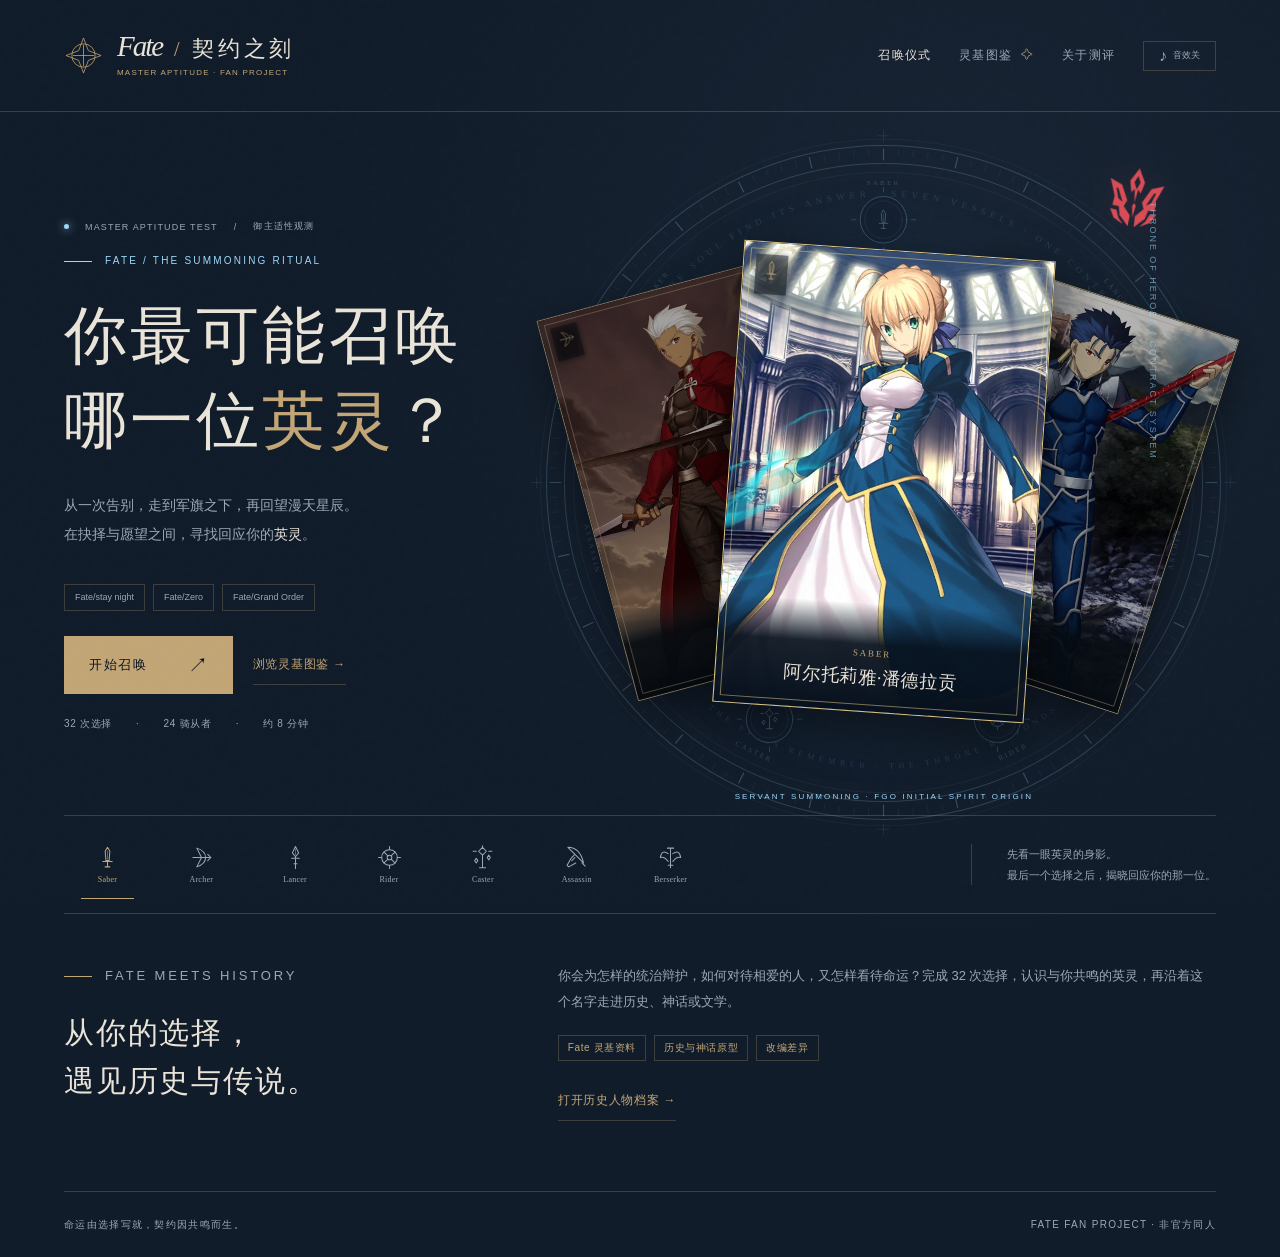
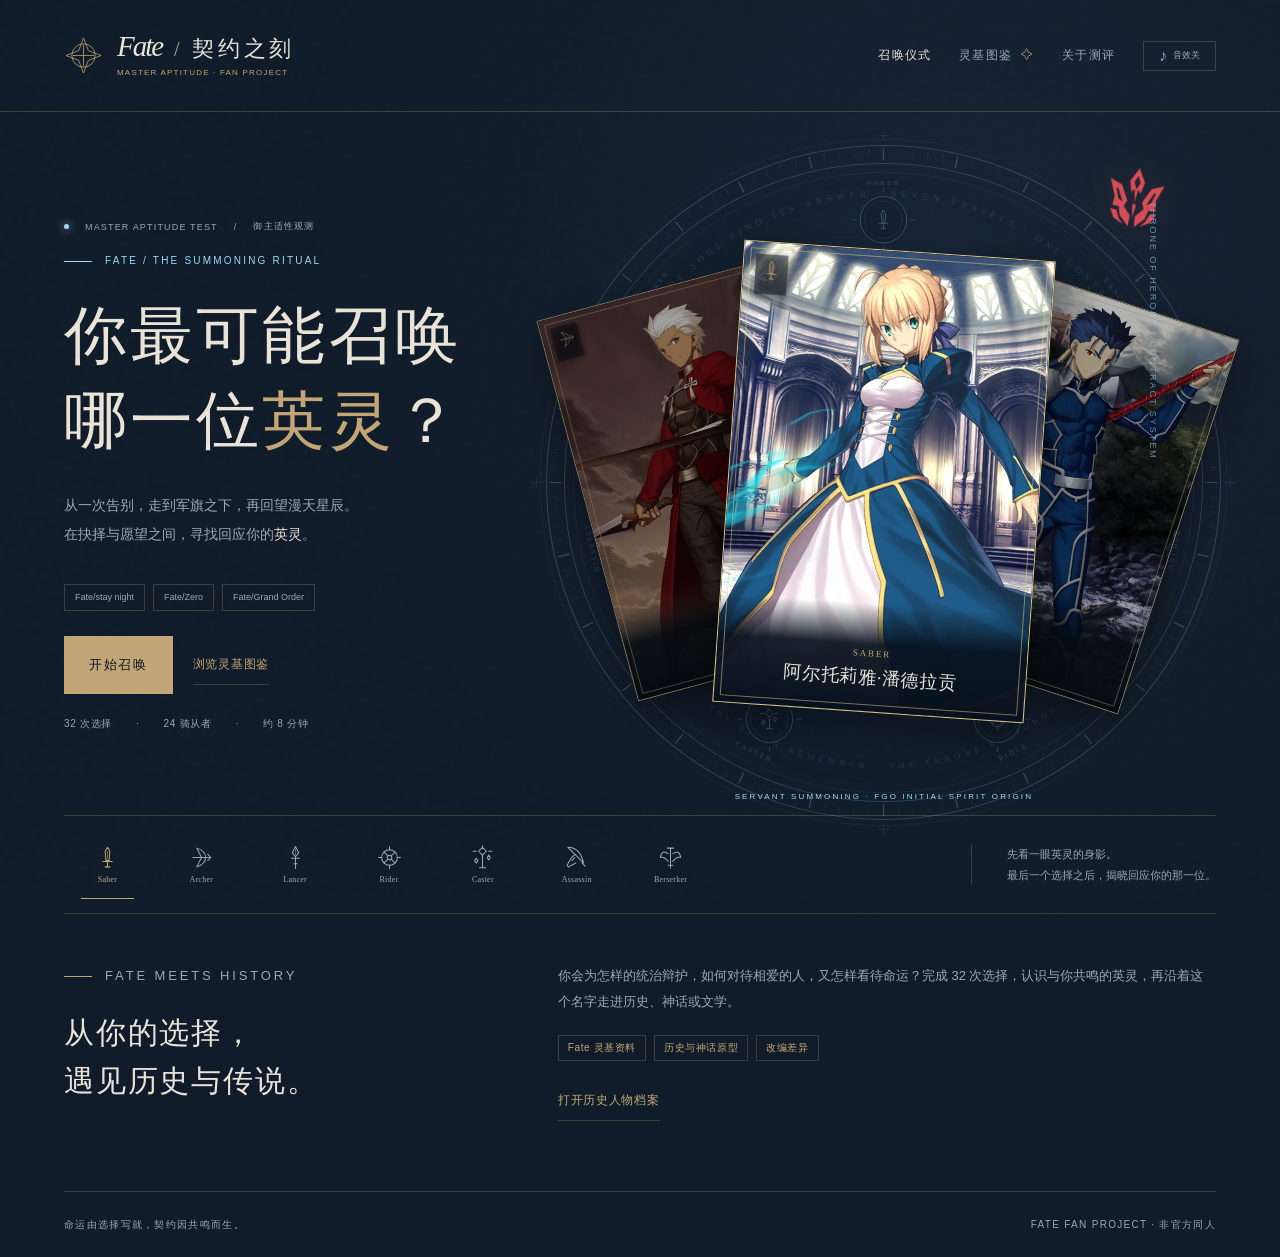
